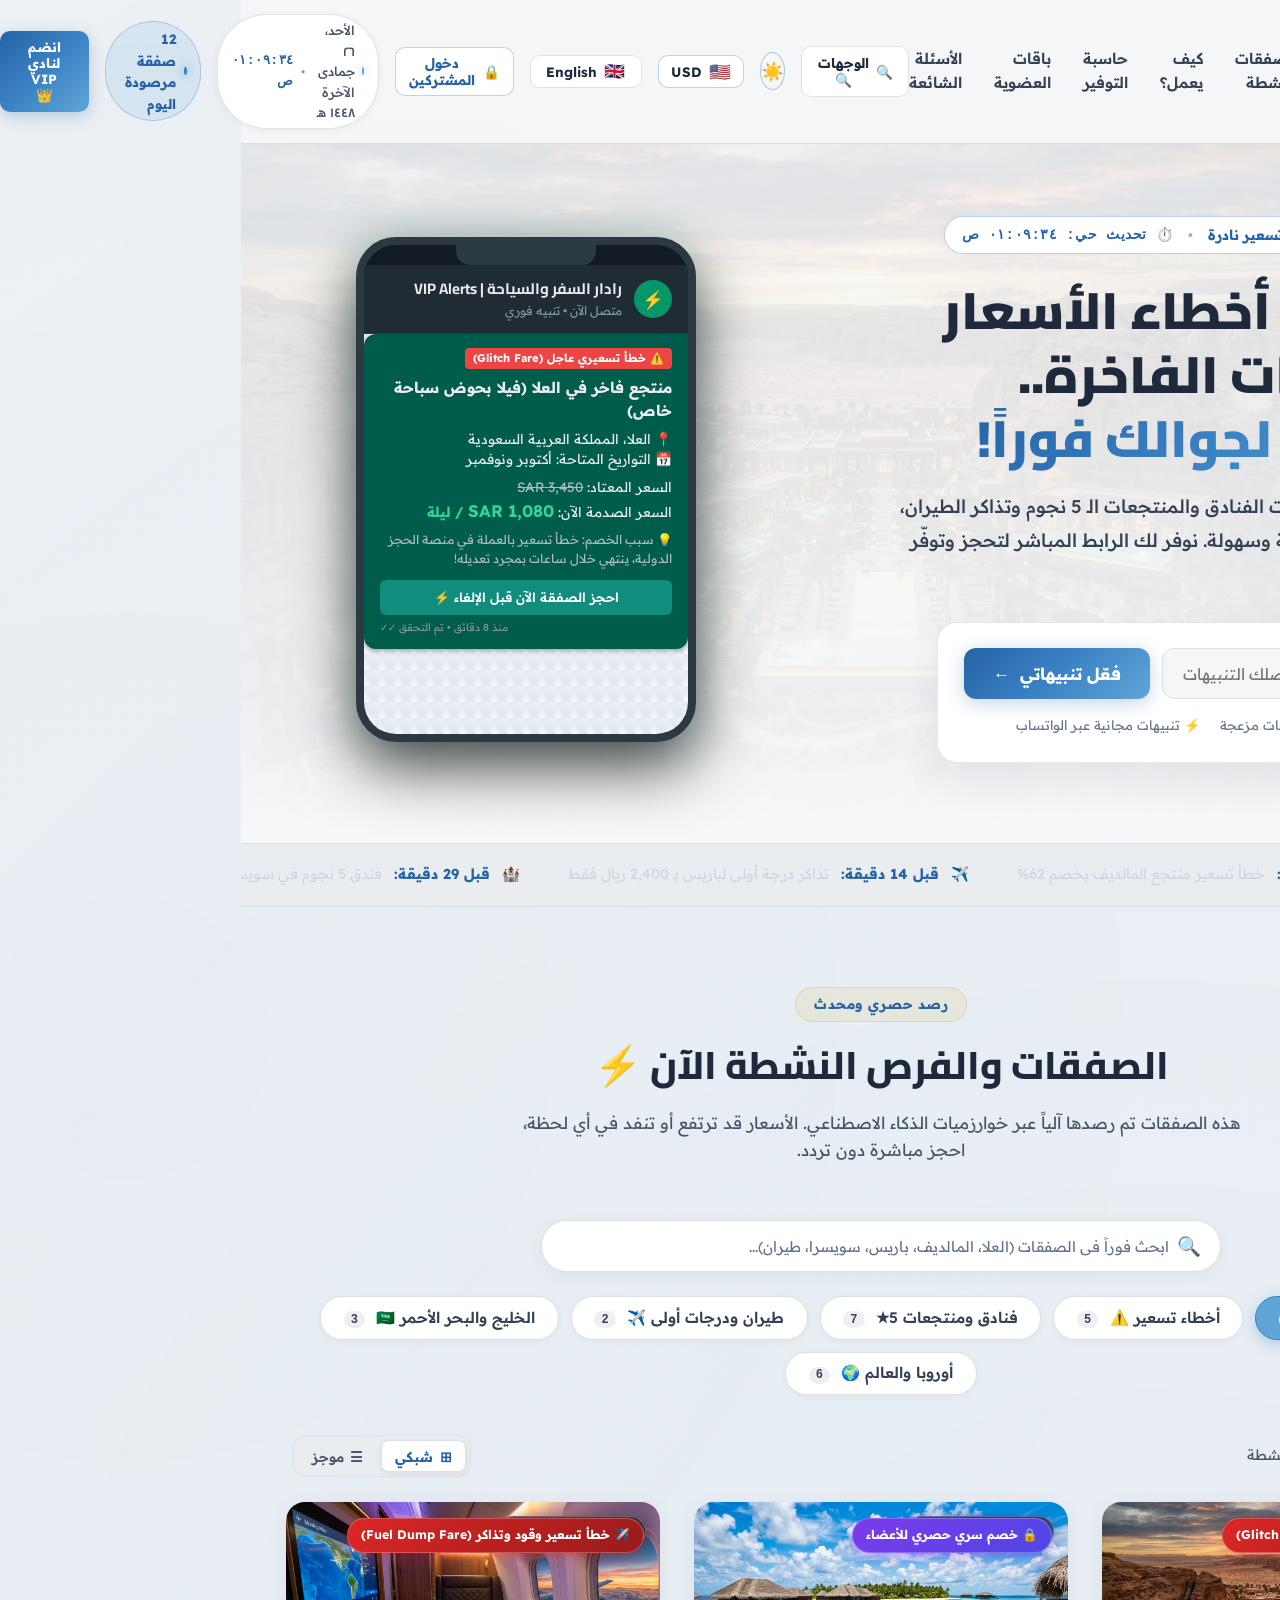
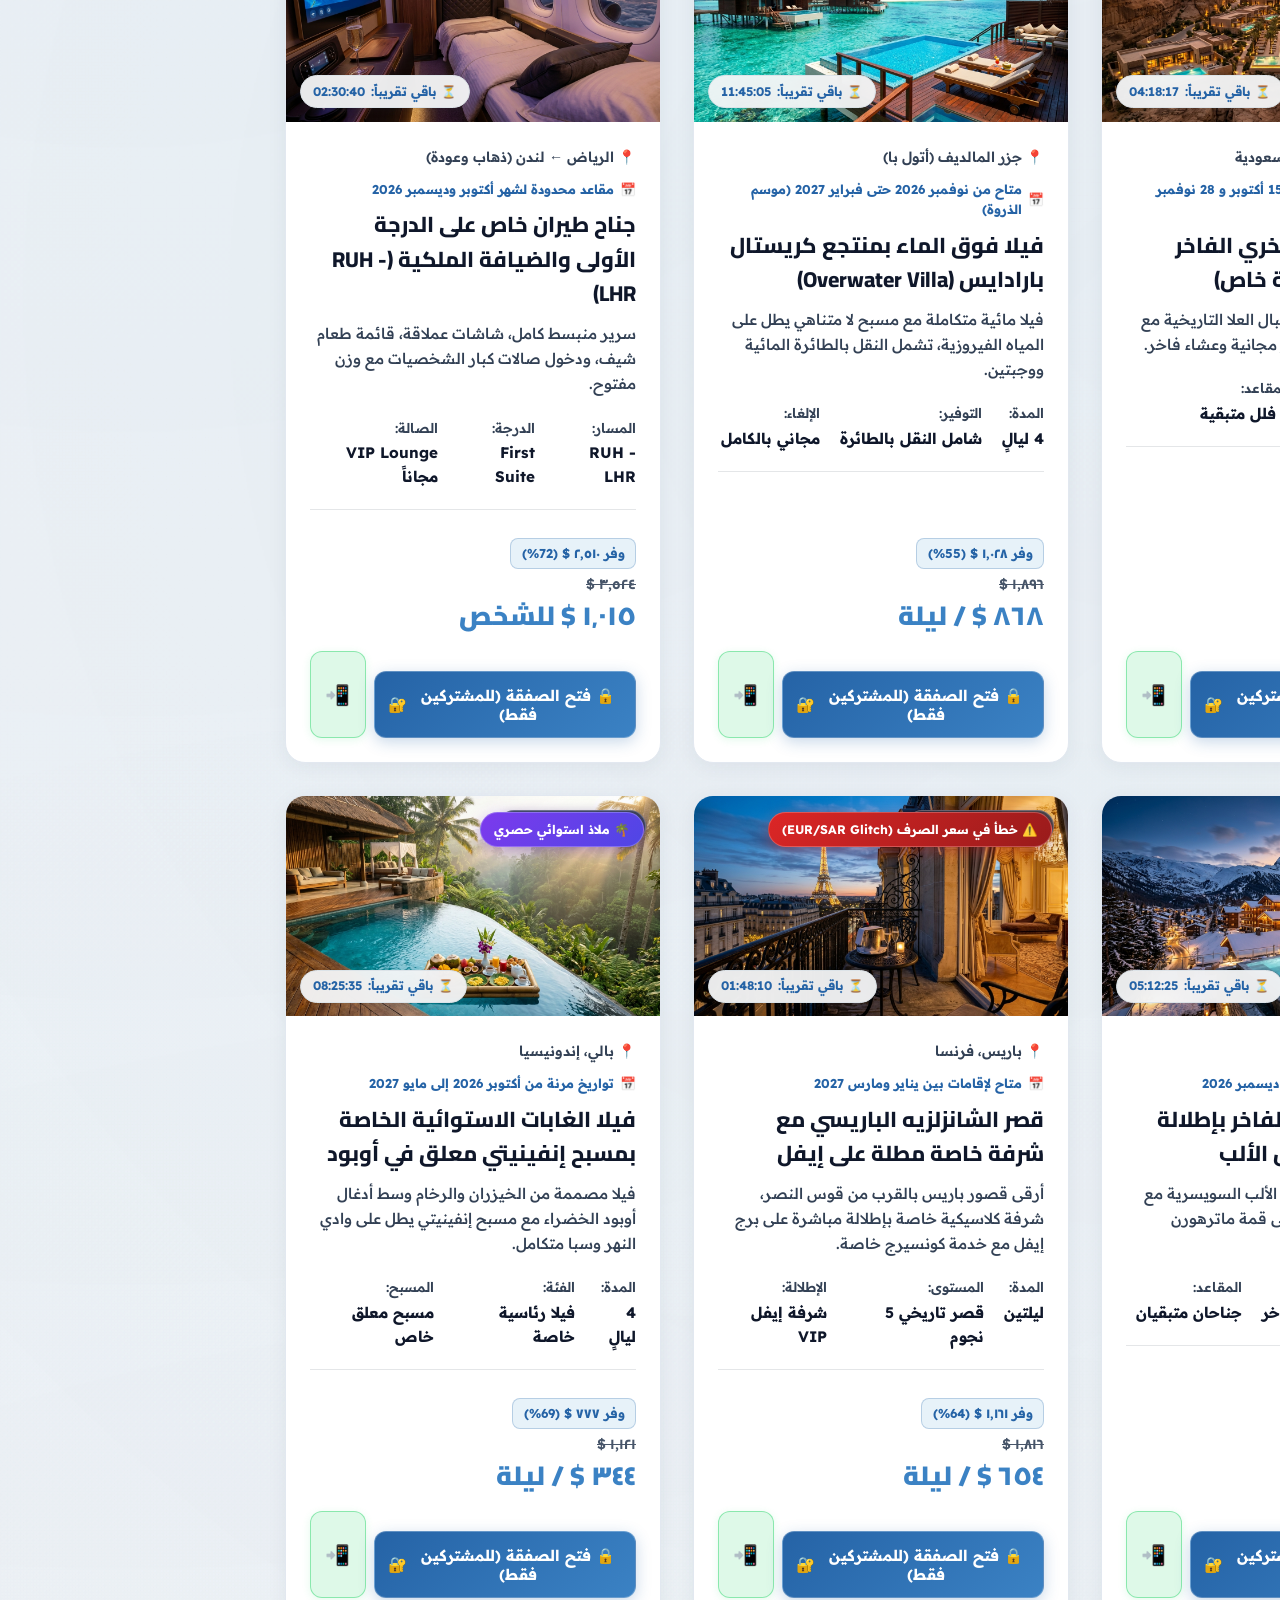
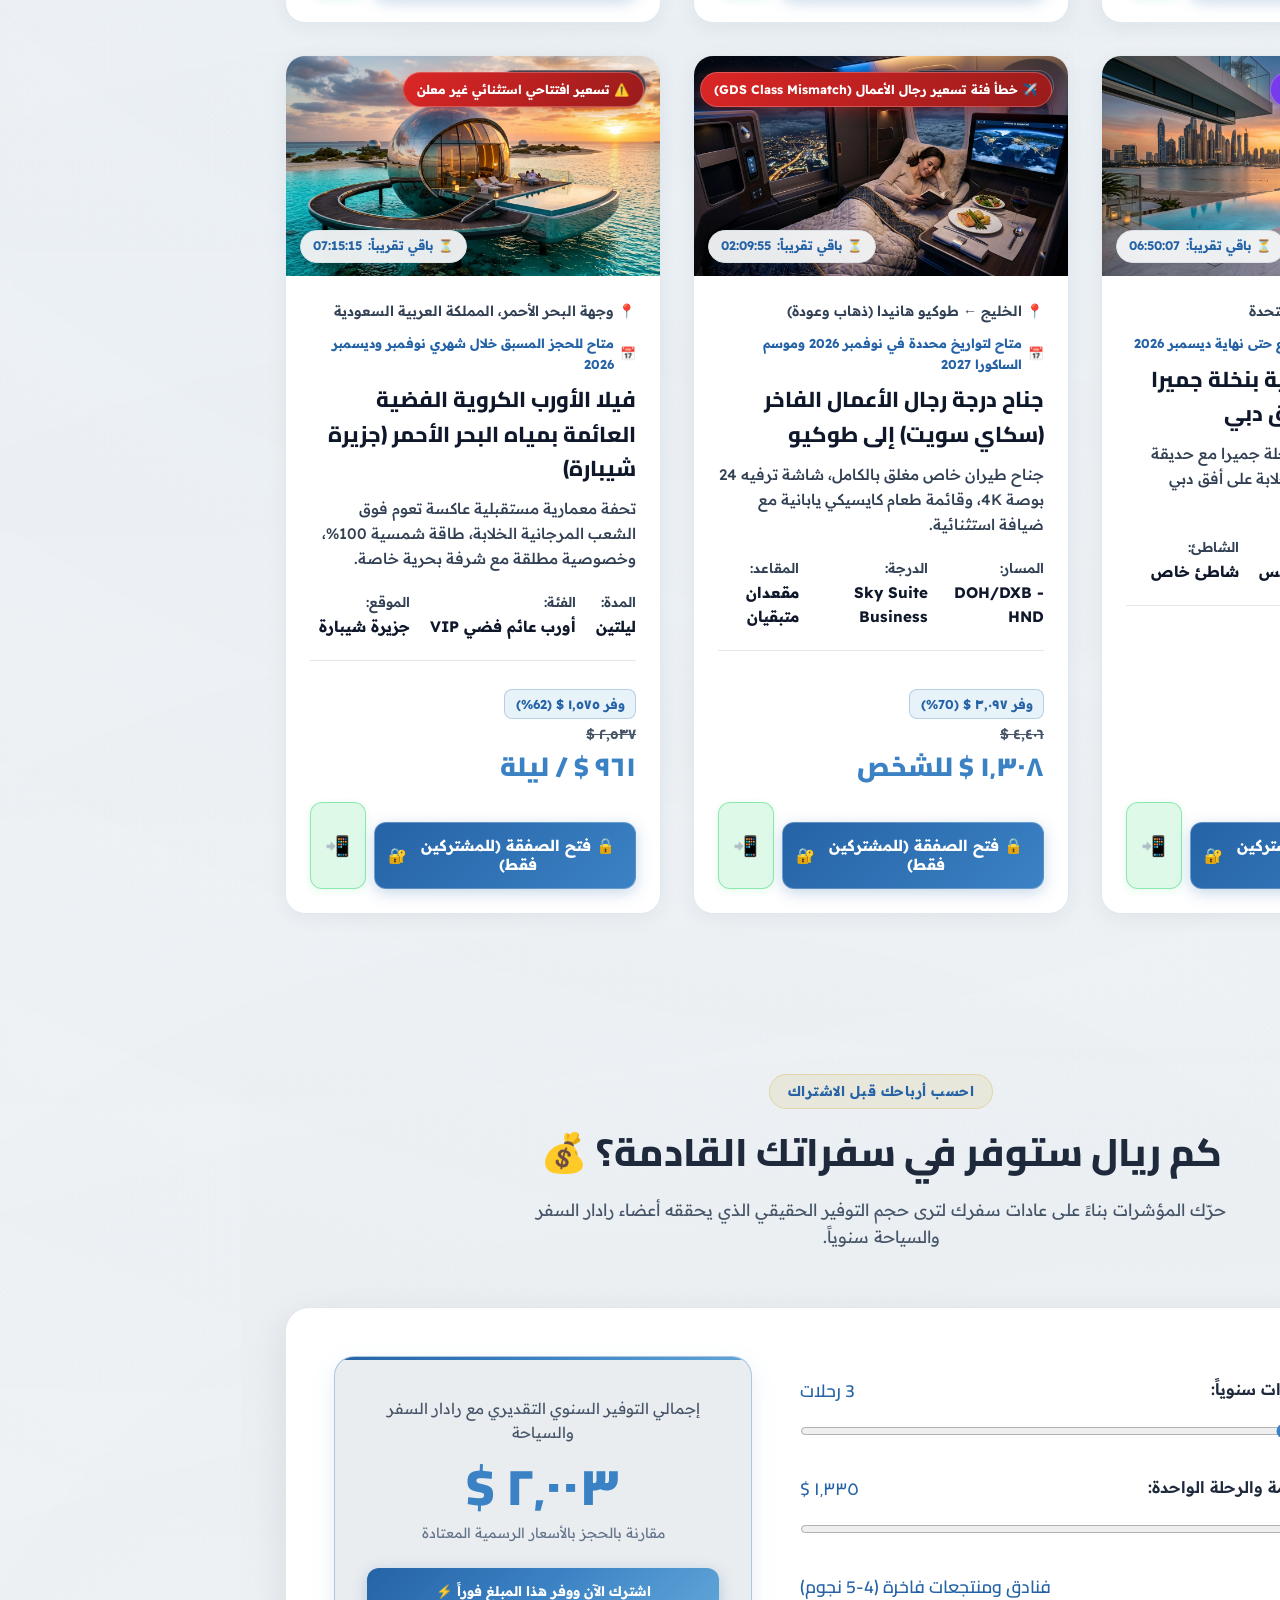
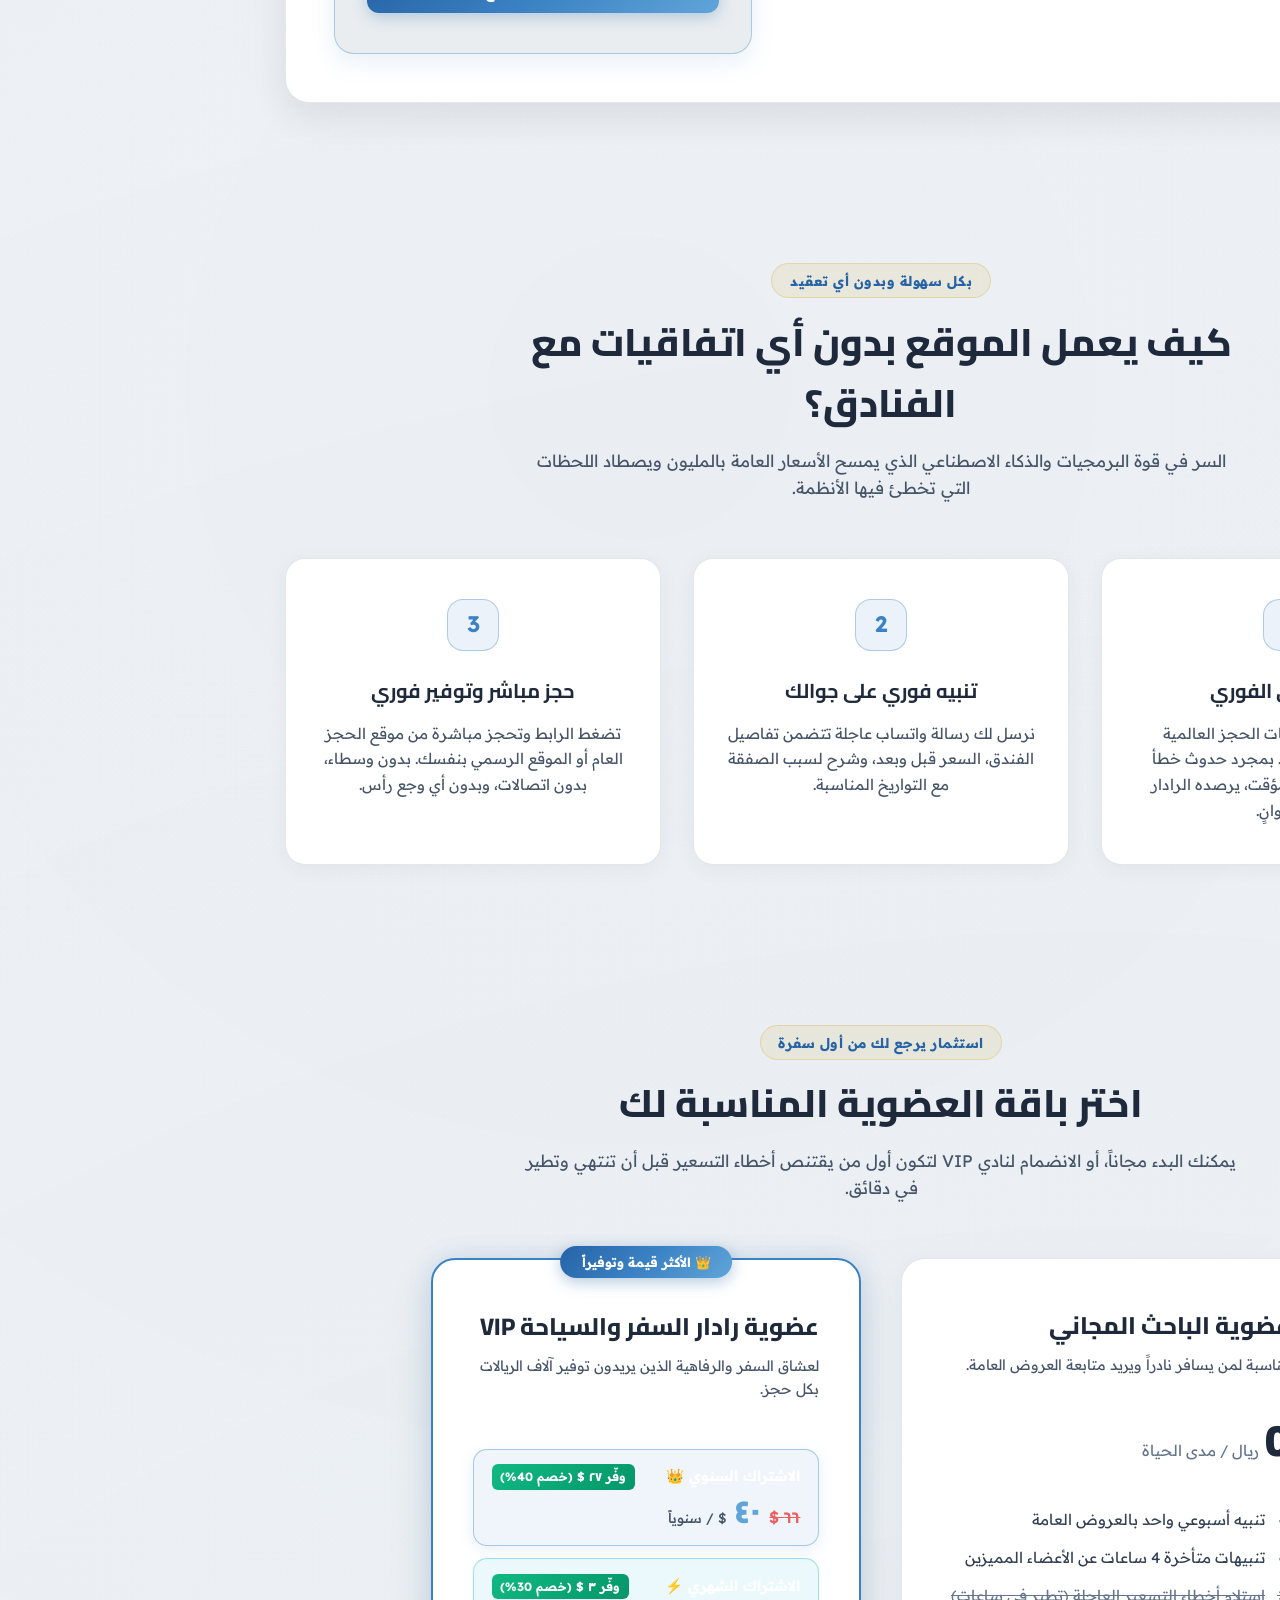
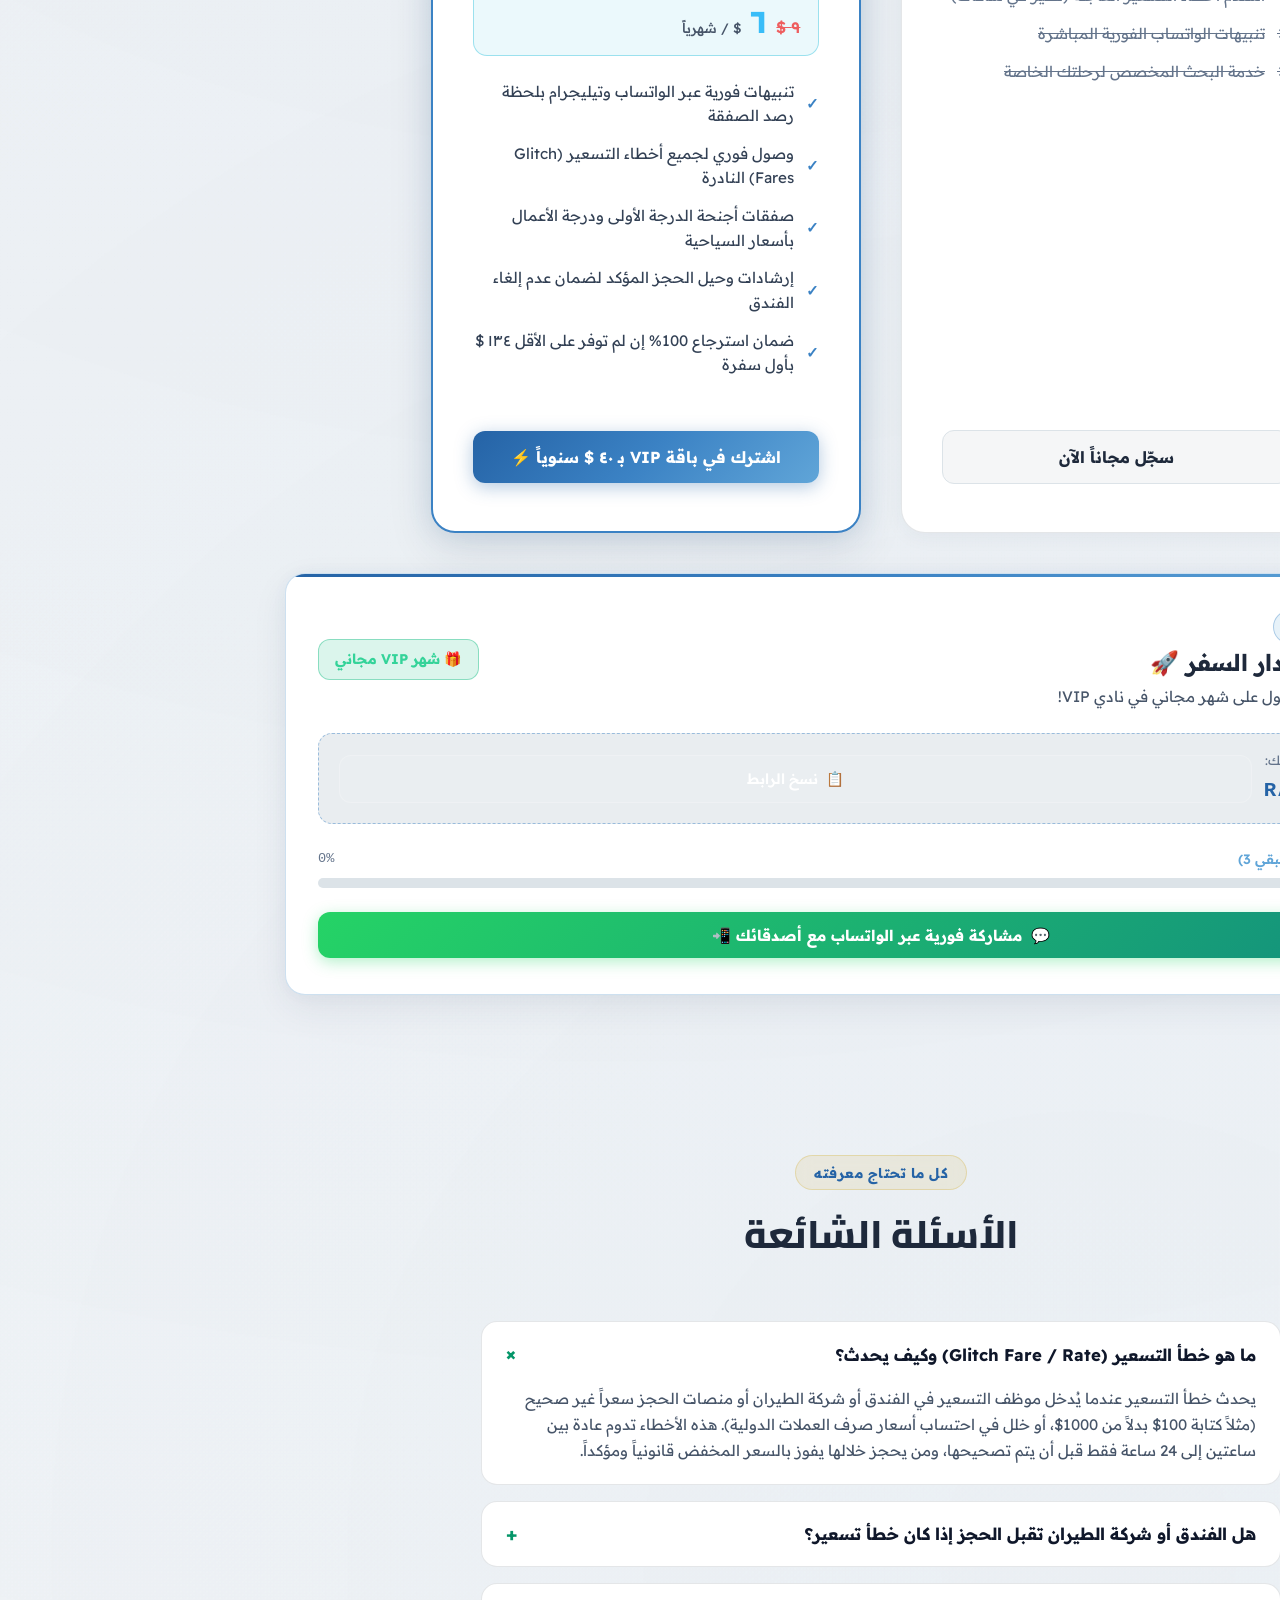
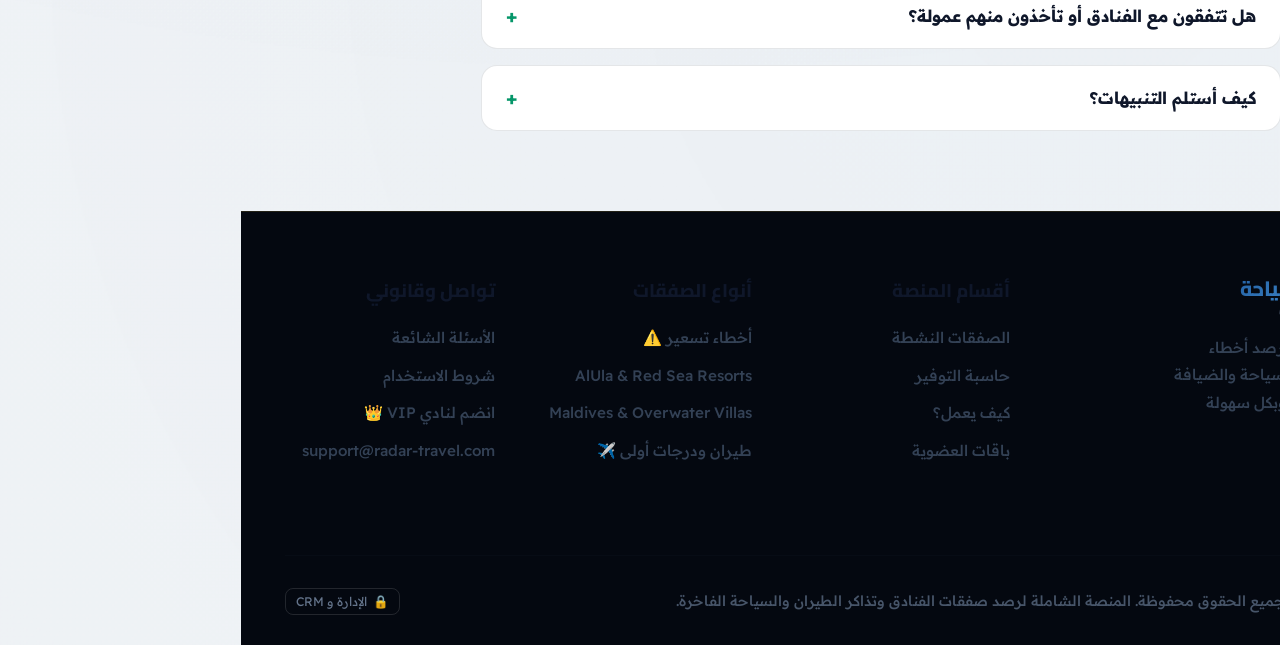
==== index.html @ 6f36ad51 "Initial commit" ====
<!DOCTYPE html>
<html lang="ar" dir="rtl">
<head>
  <meta charset="UTF-8" />
  <meta name="viewport" content="width=device-width, initial-scale=1.0, maximum-scale=1.0, user-scalable=no, viewport-fit=cover" />
  <title>رادار السفر والسياحة | صفقات الفنادق والرحلات السرية وأخطاء الأسعار</title>
  <meta name="description" content="نادي تنبيهات الصفقات السرية وأخطاء التسعير للسفر والسياحة والفنادق وتذاكر الطيران. نوفر عليك حتى 70% وتصلك التنبيهات على الواتساب فور رصدها." />
  <meta name="keywords" content="سياحة, سفر, ضيافة, صفقات فنادق, أخطاء تسعير, طيران مخفض, شاليهات, منتجعات العلا, عروض فاخرة, رادار السفر والسياحة, radar travel" />
  
  <!-- Mobile & PWA Optimization -->
  <meta name="theme-color" content="#060b16" />
  <meta name="apple-mobile-web-app-capable" content="yes" />
  <meta name="apple-mobile-web-app-status-bar-style" content="black-translucent" />
  <meta name="apple-mobile-web-app-title" content="رادار السفر" />
  <link rel="manifest" href="manifest.json" />
  <link rel="apple-touch-icon" href="assets/hero_alula.jpg" />

  <!-- OpenGraph Meta -->
  <meta property="og:title" content="رادار السفر والسياحة | صفقات الفنادق والرحلات السرية وأخطاء الأسعار" />
  <meta property="og:description" content="تنبيهات فورية على الواتساب بأقوى صفقات الفنادق والرحلات الفاخرة بخصومات تصل إلى 70%." />
  <meta property="og:image" content="assets/hero_alula.jpg" />
  <meta property="og:type" content="website" />
  
  <!-- Favicon & Styles -->
  <link rel="icon" href="data:image/svg+xml,<svg xmlns=%22http://www.w3.org/2000/svg%22 viewBox=%220 0 100 100%22><text y=%22.9em%22 font-size=%2290%22>⚡</text></svg>">
  <link rel="stylesheet" href="style.css?v=3.1" />
</head>
<body>

  <!-- ================= Navigation Bar ================= -->
  <header class="navbar">
    <div class="container nav-content">
      <div class="brand-logo">
        <div class="radar-pulse-icon">
          ✈️
        </div>
        <div class="brand-text">
          <span class="brand-name" data-i18n-html="brandName">رادار <span>السفر والسياحة</span></span>
          <span class="brand-sub" data-i18n="brandSub">راصد صفقات الفنادق والطيران</span>
        </div>
      </div>

      <nav class="nav-links">
        <a href="#live-deals" data-i18n="navDeals">الصفقات النشطة</a>
        <a href="#how-it-works" data-i18n="navHow">كيف يعمل؟</a>
        <a href="#savings-calc" data-i18n="navCalc">حاسبة التوفير</a>
        <a href="#pricing" data-i18n="navPricing">باقات العضوية</a>
        <a href="#faq" data-i18n="navFaq">الأسئلة الشائعة</a>
      </nav>

            <div class="nav-actions">
        <!-- Language Switcher Button (Single) -->
                <!-- Destination Search Button -->
        <button class="btn-search-nav" onclick="openSearchModal()" aria-label="Search Destinations">
          <span>🔍</span>
          <span data-i18n="navSearchBtn">الوجهات</span>
        </button>
        <button class="theme-toggle-btn" id="theme-toggle-btn" onclick="toggleTheme()" aria-label="Toggle Dark / Light Theme" title="تبديل المظهر الفاتح والداكن">
          <span id="theme-btn-icon">☀️</span>
        </button>
        <button class="currency-switch-btn" id="currency-switch-btn" onclick="openCurrencyModal()" aria-label="Select Currency" title="اختر عملة العرض">
          <span class="curr-flag" id="curr-btn-flag">🇸🇦</span>
          <span class="curr-code" id="curr-btn-code">SAR</span>
        </button>
        <button class="lang-switch-btn" id="lang-switch-btn" onclick="toggleLanguage()" aria-label="Toggle Language">
          <span class="lang-flag" id="lang-btn-flag">🇬🇧</span>
          <span class="lang-text" id="lang-btn-text">English</span>
        </button>

        <button class="member-status-btn" id="member-status-btn" onclick="toggleOrOpenMemberModal()" title="حالة اشتراك المتصفح">
          <span id="member-status-icon">🔒</span>
          <span id="member-status-text" data-i18n="memberStatusLocked">دخول المشتركين</span>
        </button>

        <div class="live-clock-pill" id="live-clock-pill" title="التوقيت الحي لرادار السفر">
          <span class="clock-pulse-dot"></span>
          <span class="clock-date" id="live-date">الأحد، 20 سبتمبر 2026</span>
          <span class="clock-sep">•</span>
          <span class="clock-time" id="live-time">09:00:00 م</span>
        </div>

        <div class="live-status-pill">
          <span class="pulse-dot"></span>
          <span data-i18n="navStatus">12 صفقة مرصودة اليوم</span>
        </div>
        <button class="btn-vip-nav" id="open-vip-btn" onclick="openVipModal()" data-i18n="navVipBtn">
          انضم لنادي VIP 👑
        </button>
      </div>
    </div>
  </header>

  <!-- ================= Hero Section ================= -->
  <section class="hero-section" id="hero">
    <div class="hero-bg-overlay"></div>
    <div class="container hero-grid">
      
      <!-- Content Column -->
      <div class="hero-text-col">
        <div class="hero-badge-tag">
          <span data-i18n="heroBadge">⚡ صفقات حصرية وأخطاء تسعير نادرة</span>
          <span class="badge-time-sep">•</span>
          <span class="hero-live-clock" id="hero-live-clock">⏱️ جاري المزامنة...</span>
        </div>
        
        <h1 class="hero-title" data-i18n-html="heroTitle">
          نصيد لك أخطاء الأسعار والصفقات الفاخرة.. <br />
          <span class="highlight">ونرسلها لجوالك فوراً!</span>
        </h1>
        
        <p class="hero-desc" data-i18n="heroDesc">
          وفّر حتى 70% على إقامات الفنادق والمنتجعات الـ 5 نجوم وتذاكر الطيران، بدون وسيط وبكل سلاسة وسهولة. نوفر لك الرابط المباشر لتحجز وتوفّر آلاف الريالات.
        </p>

        <div class="hero-join-card">
          <form id="hero-quick-form" onsubmit="handleQuickJoin(event)">
            <div class="join-form-row">
              <input 
                type="tel" 
                class="join-input" 
                id="hero-phone" 
                placeholder="أدخل رقم جوالك لتصلك التنبيهات (05xxxxxxx)" 
                data-i18n-placeholder="heroPhonePlaceholder"
                required 
              />
              <button type="submit" class="btn-join-hero">
                <span data-i18n="heroJoinBtn">فعّل تنبيهاتي</span>
                <span class="arrow-icon">←</span>
              </button>
            </div>
            <div class="form-footnote">
              <span data-i18n="heroFootnotePrivacy">🔒 خصوصية تامة وبدون إعلانات مزعجة</span>
              <span data-i18n="heroFootnoteFree">⚡ تنبيهات مجانية عبر الواتساب</span>
            </div>
          </form>
        </div>
      </div>

      <!-- Real-time WhatsApp Alert Simulator -->
      <div class="phone-mockup-wrapper">
        <div class="phone-mockup">
          <div class="phone-notch"></div>
          
          <div class="wa-header">
            <div class="wa-avatar">⚡</div>
            <div class="wa-info">
              <h4 data-i18n="waTitle">رادار السفر والسياحة | VIP Alerts</h4>
              <p data-i18n="waStatus">متصل الآن • تنبيه فوري</p>
            </div>
          </div>

          <div class="wa-body">
            <div class="wa-message-bubble">
              <span class="wa-bubble-badge" data-i18n="waBadge">⚠️ خطأ تسعيري عاجل (Glitch Fare)</span>
              <h5 data-i18n="waDealTitle">منتجع فاخر في العلا (فيلا بحوض سباحة خاص)</h5>
              <p data-i18n="waLocation">📍 العلا، المملكة العربية السعودية</p>
              <p data-i18n="waDates">📅 التواريخ المتاحة: أكتوبر ونوفمبر</p>
              <p style="margin: 0.5rem 0;">
                <span data-i18n="waRegularPriceLabel">السعر المعتاد: </span><span class="wa-price-strike">3,450 SAR</span><br />
                <span data-i18n="waGlitchedPriceLabel">السعر الصدمة الآن: </span><span class="wa-price-now">1,080 SAR <small data-i18n="waPerNight">/ ليلة</small></span>
              </p>
              <p style="font-size: 0.775rem; color: #aebac1;" data-i18n="waReason">
                💡 سبب الخصم: خطأ تسعير بالعملة في منصة الحجز الدولية، ينتهي خلال ساعات بمجرد تعديله!
              </p>
              <a href="#live-deals" class="wa-btn-link" onclick="openDealModal('alula')" data-i18n="waBtn">
                احجز الصفقة الآن قبل الإلغاء ⚡
              </a>
              <span class="wa-time" data-i18n="waTime">منذ 8 دقائق • تم التحقق ✓✓</span>
            </div>
          </div>
        </div>
      </div>

    </div>
  </section>

  <!-- ================= Live Radar Ticker ================= -->
  <div class="ticker-container">
    <div class="ticker-label">
      <span class="pulse-dot"></span>
      <span data-i18n="tickerLabel">رادار حي</span>
    </div>
    <div class="ticker-content" id="ticker-content">
      <!-- Injected dynamically via app.js renderTicker() -->
    </div>
  </div>

  <!-- ================= Live Deals Section ================= -->
  <section class="deals-section" id="live-deals">
    <div class="container">
      <div class="section-header">
        <span class="section-tag" data-i18n="dealsTag">رصد حصري ومحدث</span>
        <h2 class="section-title" data-i18n="dealsTitle">الصفقات والفرص النشطة الآن ⚡</h2>
        <p class="section-subtitle" data-i18n="dealsSubtitle">
          هذه الصفقات تم رصدها آلياً عبر خوارزميات الذكاء الاصطناعي. الأسعار قد ترتفع أو تنفد في أي لحظة، احجز مباشرة دون تردد.
        </p>
      </div>

      <!-- Instant Live Deals Search (Fly4free-Style) -->
      <div class="deals-search-wrapper">
        <span class="deals-search-icon">🔍</span>
        <input 
          type="text" 
          id="deals-live-search" 
          class="deals-live-search-input" 
          placeholder="ابحث فوراً في الصفقات (العلا، المالديف، باريس، سويسرا، طيران)..." 
          data-i18n-placeholder="dealsSearchPlaceholder"
          oninput="handleDealsLiveSearch(this.value)"
        />
        <button id="deals-clear-search" class="deals-clear-search-btn" onclick="clearDealsLiveSearch()" title="مسح">✕</button>
      </div>

      <!-- Filter Bar with Counts and Region Chips -->
      <div class="deals-filter-bar" id="deals-filter-bar">
        <button class="filter-btn active" data-filter="all" onclick="filterDeals('all', this)">
          <span data-i18n="filterAll">جميع الصفقات</span>
          <span class="filter-badge-count" id="count-all">9</span>
        </button>
        <button class="filter-btn" data-filter="glitch" onclick="filterDeals('glitch', this)">
          <span data-i18n="filterGlitch">أخطاء تسعير ⚠️</span>
          <span class="filter-badge-count" id="count-glitch">4</span>
        </button>
        <button class="filter-btn" data-filter="hotels" onclick="filterDeals('hotels', this)">
          <span data-i18n="filterHotels">فنادق ومنتجعات 5★</span>
          <span class="filter-badge-count" id="count-hotels">6</span>
        </button>
        <button class="filter-btn" data-filter="flights" onclick="filterDeals('flights', this)">
          <span data-i18n="filterFlights">طيران ودرجات أولى ✈️</span>
          <span class="filter-badge-count" id="count-flights">2</span>
        </button>
        <button class="filter-btn" data-filter="gulf" onclick="filterDeals('gulf', this)">
          <span data-i18n="filterGulf">الخليج والبحر الأحمر 🇸🇦</span>
          <span class="filter-badge-count" id="count-gulf">3</span>
        </button>
        <button class="filter-btn" data-filter="europe" onclick="filterDeals('europe', this)">
          <span data-i18n="filterEurope">أوروبا والعالم 🌍</span>
          <span class="filter-badge-count" id="count-europe">4</span>
        </button>
      </div>

      <!-- Deals Toolbar: Live Count & Grid/List View Switcher -->
      <div class="deals-toolbar-row">
        <div class="deals-count-indicator">
          <span>⚡</span>
          <span data-i18n="showingDealsPrefix">المعروض الآن:</span>
          <span class="deals-count-num" id="deals-visible-count">9</span>
          <span data-i18n="dealsWord">صفقة نشطة</span>
        </div>

        <div class="deals-view-switch">
          <button class="btn-view-mode active" id="btn-view-grid" onclick="toggleDealsView('grid')" title="عرض شبكي">
            <span>⊞</span>
            <span data-i18n="viewGrid">شبكي</span>
          </button>
          <button class="btn-view-mode" id="btn-view-list" onclick="toggleDealsView('list')" title="عرض سريع مدمج">
            <span>☰</span>
            <span data-i18n="viewList">موجز</span>
          </button>
        </div>
      </div>

      <!-- Deals Grid (Injected dynamically via app.js renderDeals()) -->
      <div class="deals-grid" id="deals-grid">
        <!-- Rendered dynamically -->
      </div>
    </div>
  </section>

  <!-- ================= Savings Calculator ================= -->
  <section class="calculator-section" id="savings-calc">
    <div class="container">
      <div class="section-header">
        <span class="section-tag" data-i18n="calcTag">احسب أرباحك قبل الاشتراك</span>
        <h2 class="section-title" data-i18n="calcTitle">كم ريال ستوفر في سفراتك القادمة؟ 💰</h2>
        <p class="section-subtitle" data-i18n="calcSubtitle">
          حرّك المؤشرات بناءً على عادات سفرك لترى حجم التوفير الحقيقي الذي يحققه أعضاء رادار السفر والسياحة سنوياً.
        </p>
      </div>

      <div class="calc-card">
        <div class="calc-controls">
          
          <div class="calc-control-group">
            <div class="calc-label-row">
              <span data-i18n="calcTripsLabel">عدد الرحلات أو الإجازات سنوياً:</span>
              <span class="calc-val-badge" id="trips-val">3 رحلات</span>
            </div>
            <input 
              type="range" 
              class="slider-range" 
              id="trips-slider" 
              min="1" 
              max="10" 
              value="3" 
              oninput="calculateSavings()" 
            />
          </div>

          <div class="calc-control-group">
            <div class="calc-label-row">
              <span data-i18n="calcBudgetLabel">متوسط ميزانية الإقامة والرحلة الواحدة:</span>
              <span class="calc-val-badge" id="budget-val">5,000 ريال</span>
            </div>
            <input 
              type="range" 
              class="slider-range" 
              id="budget-slider" 
              min="2000" 
              max="25000" 
              step="1000" 
              value="5000" 
              oninput="calculateSavings()" 
            />
          </div>

          <div class="calc-control-group">
            <div class="calc-label-row">
              <span data-i18n="calcPrefLabel">تفضيل الإقامة:</span>
              <span class="calc-val-badge" id="pref-val" data-i18n="calcPrefValue">فنادق ومنتجعات فاخرة (4-5 نجوم)</span>
            </div>
          </div>

        </div>

        <div class="calc-result-box">
          <div class="calc-result-title" data-i18n="calcResultTitle">إجمالي التوفير السنوي التقديري مع رادار السفر والسياحة</div>
          <div class="calc-result-amount" id="savings-result">7,500 ريال</div>
          <div class="calc-result-subtitle" data-i18n="calcResultSub">مقارنة بالحجز بالأسعار الرسمية المعتادة</div>
          <button class="btn-calc-cta" onclick="openVipModal()" data-i18n="calcCta">
            اشترك الآن ووفر هذا المبلغ فوراً ⚡
          </button>
        </div>
      </div>
    </div>
  </section>

  <!-- ================= How It Works ================= -->
  <section class="how-it-works-section" id="how-it-works">
    <div class="container">
      <div class="section-header">
        <span class="section-tag" data-i18n="howTag">بكل سهولة وبدون أي تعقيد</span>
        <h2 class="section-title" data-i18n="howTitle">كيف يعمل الموقع بدون أي اتفاقيات مع الفنادق؟</h2>
        <p class="section-subtitle" data-i18n="howSubtitle">
          السر في قوة البرمجيات والذكاء الاصطناعي الذي يمسح الأسعار العامة بالمليون ويصطاد اللحظات التي تخطئ فيها الأنظمة.
        </p>
      </div>

      <div class="steps-grid">
        <div class="step-card">
          <div class="step-number" data-i18n="step1Num">1</div>
          <h3 class="step-title" data-i18n="step1Title">الرصد الآلي الفوري</h3>
          <p class="step-desc" data-i18n="step1Desc">
            أنظمتنا تراقب محركات الحجز العالمية والخطوط الجوية 24/7. بمجرد حدوث خطأ تسعير أو خصم سري مؤقت، يرصده الرادار خلال ثوانٍ.
          </p>
        </div>

        <div class="step-card">
          <div class="step-number" data-i18n="step2Num">2</div>
          <h3 class="step-title" data-i18n="step2Title">تنبيه فوري على جوالك</h3>
          <p class="step-desc" data-i18n="step2Desc">
            نرسل لك رسالة واتساب عاجلة تتضمن تفاصيل الفندق، السعر قبل وبعد، وشرح لسبب الصفقة مع التواريخ المناسبة.
          </p>
        </div>

        <div class="step-card">
          <div class="step-number" data-i18n="step3Num">3</div>
          <h3 class="step-title" data-i18n="step3Title">حجز مباشر وتوفير فوري</h3>
          <p class="step-desc" data-i18n="step3Desc">
            تضغط الرابط وتحجز مباشرة من موقع الحجز العام أو الموقع الرسمي بنفسك. بدون وسطاء، بدون اتصالات، وبدون أي وجع رأس.
          </p>
        </div>
      </div>
    </div>
  </section>

  <!-- ================= Pricing Plans ================= -->
  <section class="pricing-section" id="pricing">
    <div class="container">
      <div class="section-header">
        <span class="section-tag" data-i18n="pricingTag">استثمار يرجع لك من أول سفرة</span>
        <h2 class="section-title" data-i18n="pricingTitle">اختر باقة العضوية المناسبة لك</h2>
        <p class="section-subtitle" data-i18n="pricingSubtitle">
          يمكنك البدء مجاناً، أو الانضمام لنادي VIP لتكون أول من يقتنص أخطاء التسعير قبل أن تنتهي وتطير في دقائق.
        </p>
      </div>

      <div class="pricing-grid">
        
        <!-- Free Plan -->
        <div class="pricing-card">
          <h3 class="plan-name" data-i18n="freePlanName">عضوية الباحث المجاني</h3>
          <p class="plan-desc" data-i18n="freePlanDesc">مناسبة لمن يسافر نادراً ويريد متابعة العروض العامة.</p>
          <div class="plan-price">
            <span class="amount" data-i18n="freePlanPrice">0</span>
            <span class="period" data-i18n="freePlanPeriod">ريال / مدى الحياة</span>
          </div>
          <ul class="plan-features">
            <li><span class="check-icon">✓</span> <span data-i18n="freeFeature1">تنبيه أسبوعي واحد بالعروض العامة</span></li>
            <li><span class="check-icon">✓</span> <span data-i18n="freeFeature2">تنبيهات متأخرة 4 ساعات عن الأعضاء المميزين</span></li>
            <li class="disabled">✕ <span data-i18n="freeFeature3">استلام أخطاء التسعير العاجلة (تطير في ساعات)</span></li>
            <li class="disabled">✕ <span data-i18n="freeFeature4">تنبيهات الواتساب الفورية المباشرة</span></li>
            <li class="disabled">✕ <span data-i18n="freeFeature5">خدمة البحث المخصص لرحلتك الخاصة</span></li>
          </ul>
          <button class="btn-plan btn-plan-free" onclick="openJoinModal('free')" data-i18n="freeBtn">
            سجّل مجاناً الآن
          </button>
        </div>

        <!-- VIP Featured Plan -->
        <div class="pricing-card featured">
          <div class="plan-badge-top" data-i18n="vipBadge">👑 الأكثر قيمة وتوفيراً</div>
          <h3 class="plan-name" data-i18n="vipPlanName">عضوية رادار السفر والسياحة VIP</h3>
          <p class="plan-desc" data-i18n="vipPlanDesc">لعشاق السفر والرفاهية الذين يريدون توفير آلاف الريالات بكل حجز.</p>
          <div class="pricing-tiers-wrapper">
            <div class="pricing-tier-card primary-annual">
              <div class="tier-badge-row">
                <span class="tier-title" data-i18n="tierAnnualTitle">الاشتراك السنوي 👑</span>
                <span class="tier-discount" data-i18n="tierAnnualDiscount">وفّر 100 ريال (40% خصم)</span>
              </div>
              <div class="tier-price-row">
                <span class="price-before" data-i18n="tierAnnualBefore">249 ريال</span>
                <span class="price-after">149</span>
                <span class="price-unit" data-i18n="tierAnnualUnit">ريال / سنوياً</span>
              </div>
            </div>

            <div class="pricing-tier-card secondary-monthly">
              <div class="tier-badge-row">
                <span class="tier-title" data-i18n="tierMonthlyTitle">الاشتراك الشهري ⚡</span>
                <span class="tier-discount" data-i18n="tierMonthlyDiscount">وفّر 10 ريال (30% خصم)</span>
              </div>
              <div class="tier-price-row">
                <span class="price-before" data-i18n="tierMonthlyBefore">34 ريال</span>
                <span class="price-after">24</span>
                <span class="price-unit" data-i18n="tierMonthlyUnit">ريال / شهرياً</span>
              </div>
            </div>
          </div>
          <ul class="plan-features">
            <li><span class="check-icon">✓</span> <span data-i18n="vipFeature1">تنبيهات فورية عبر الواتساب وتيليجرام بلحظة رصد الصفقة</span></li>
            <li><span class="check-icon">✓</span> <span data-i18n="vipFeature2">وصول فوري لجميع أخطاء التسعير (Glitch Fares) النادرة</span></li>
            <li><span class="check-icon">✓</span> <span data-i18n="vipFeature3">صفقات أجنحة الدرجة الأولى ودرجة الأعمال بأسعار السياحية</span></li>
            <li><span class="check-icon">✓</span> <span data-i18n="vipFeature4">إرشادات وحيل الحجز المؤكد لضمان عدم إلغاء الفندق</span></li>
            <li><span class="check-icon">✓</span> <span data-i18n="vipFeature5">ضمان استرجاع 100% إن لم توفر على الأقل 500 ريال بأول سفرة</span></li>
          </ul>
          <button class="btn-plan btn-plan-vip" onclick="openVipModal()" data-i18n="vipBtn">
            اشترك في باقة VIP بـ 149 ريال سنوياً ⚡
          </button>
        </div>

      </div>

      <!-- Viral Referral & Ambassador Card -->
      <div class="viral-referral-card" id="viral-referral-card">
        <div class="viral-card-header">
          <div>
            <div class="viral-badge">🚀 <span data-i18n="viralBadge">مكافأة سفراء السفر</span></div>
            <h4 class="viral-title" data-i18n="viralCardTitle">برنامج سفراء رادار السفر 🚀</h4>
            <p class="viral-subtitle" data-i18n="viralCardSubtitle">ادعُ 3 من أصدقائك للحصول على شهر مجاني في نادي VIP!</p>
          </div>
          <div class="viral-reward-tag" style="background: rgba(16, 185, 129, 0.15); border: 1px solid rgba(16, 185, 129, 0.4); padding: 0.5rem 1rem; border-radius: 12px; color: #34d399; font-weight: 700; font-size: 0.88rem;">
            🎁 <span data-i18n="viralReward">شهر VIP مجاني</span>
          </div>
        </div>

        <div class="viral-code-box">
          <div>
            <span style="font-size: 0.8rem; color: var(--text-dim); display: block; margin-bottom: 0.2rem;" data-i18n="viralCodeLabel">كود ورابط الإحالة الخاص بك:</span>
            <span class="viral-code-val" id="web-user-ref-code">RADAR-78421</span>
          </div>
          <button class="btn-viral-copy" onclick="copyReferralLink()">
            📋 <span data-i18n="viralCopyBtn">نسخ الرابط</span>
          </button>
        </div>

        <div class="viral-progress-section">
          <div style="display: flex; justify-content: space-between; font-size: 0.85rem;">
            <span id="web-ref-progress-text" style="color: var(--gold-light); font-weight: 600;">المكتمل: 0 من 3 دعوات (متبقي 3)</span>
            <span id="web-ref-progress-pct" style="color: var(--text-dim); font-family: monospace;">0%</span>
          </div>
          <div class="viral-progress-bar-bg">
            <div class="viral-progress-bar-fill" id="web-ref-progress-bar" style="width: 0%;"></div>
          </div>
        </div>

        <div class="viral-actions-row">
          <button class="btn-viral-wa" onclick="shareReferralWhatsApp()">
            <span>💬</span>
            <span data-i18n="viralShareBtn">مشاركة فورية عبر الواتساب مع أصدقائك 📲</span>
          </button>
        </div>
      </div>

    </div>
  </section>

  <!-- ================= FAQ Section ================= -->
  <section class="faq-section" id="faq">
    <div class="container">
      <div class="section-header">
        <span class="section-tag" data-i18n="faqTag">كل ما تحتاج معرفته</span>
        <h2 class="section-title" data-i18n="faqTitle">الأسئلة الشائعة</h2>
      </div>

      <div class="faq-accordion">
        
        <div class="faq-item open">
          <button class="faq-question" onclick="toggleFaq(this)">
            <span data-i18n="faq1Q">ما هو خطأ التسعير (Glitch Fare / Rate) وكيف يحدث؟</span>
            <span class="faq-icon">+</span>
          </button>
          <div class="faq-answer" data-i18n="faq1A">
            يحدث خطأ التسعير عندما يُدخل موظف التسعير في الفندق أو شركة الطيران أو منصات الحجز سعراً غير صحيح (مثلاً كتابة 100$ بدلاً من 1000$، أو خلل في احتساب أسعار صرف العملات الدولية). هذه الأخطاء تدوم عادة بين ساعتين إلى 24 ساعة فقط قبل أن يتم تصحيحها، ومن يحجز خلالها يفوز بالسعر المخفض قانونياً ومؤكداً.
          </div>
        </div>

        <div class="faq-item">
          <button class="faq-question" onclick="toggleFaq(this)">
            <span data-i18n="faq2Q">هل الفندق أو شركة الطيران تقبل الحجز إذا كان خطأ تسعير؟</span>
            <span class="faq-icon">+</span>
          </button>
          <div class="faq-answer" data-i18n="faq2A">
            في أكثر من 92% من الحالات، تلتزم الفنادق وشركات الحجز بالحجز وتمنحه للعميل حماية لسمعتها، أو لأن الحجز تم تأكيده وسحبه من البطاقة الائتمانية وصدر رقم التذكرة. وفي الحالات النادرة التي يُلغى فيها الحجز، يسترد العميل مبلغه كاملاً بدون أي غرامة.
          </div>
        </div>

        <div class="faq-item">
          <button class="faq-question" onclick="toggleFaq(this)">
            <span data-i18n="faq3Q">هل تتفقون مع الفنادق أو تأخذون منهم عمولة؟</span>
            <span class="faq-icon">+</span>
          </button>
          <div class="faq-answer" data-i18n="faq3A">
            أبداً! نحن لا نتفق ولا نتفاوض مع أي فندق، ولذلك فنحن مستقلون تماماً ونبحث فقط عن مصلحتك وتوفير أموالك. مهمتنا هي رصد الأسعار العامة بالتقنية، وأنت من يقوم بالحجز مباشرة عبر المواقع الرسمية برابط مباشر وسريع.
          </div>
        </div>

        <div class="faq-item">
          <button class="faq-question" onclick="toggleFaq(this)">
            <span data-i18n="faq4Q">كيف أستلم التنبيهات؟</span>
            <span class="faq-icon">+</span>
          </button>
          <div class="faq-answer" data-i18n="faq4A">
            بمجرد اشتراكك في باقة VIP، يتم ربط رقمك فوراً ببوت التنبيهات الفوري على تطبيق الواتساب أو تيليجرام لتصلك رسالة تحتوي على اسم الفندق، السعر الصدمة، والرابط المباشر بضغطة زر.
          </div>
        </div>

      </div>
    </div>
  </section>

  <!-- ================= Footer ================= -->
  <footer class="footer">
    <div class="container">
      <div class="footer-grid">
        <div>
          <div class="brand-logo" style="margin-bottom: 1rem;">
            <div class="radar-pulse-icon">✈️</div>
            <div class="brand-text">
              <span class="brand-name" data-i18n-html="brandName">رادار <span>السفر والسياحة</span></span>
              <span class="brand-sub" data-i18n="brandSub">راصد صفقات الفنادق والطيران</span>
            </div>
          </div>
          <p class="footer-desc" data-i18n="footerDesc">
            المنصة الشاملة الأولى عربياً لرصد أخطاء التسعير والصفقات السرية للسياحة والضيافة وتذاكر الطيران، بدون وسطاء وبكل سهولة وموثوقية.
          </p>
          <div class="footer-social-strip">
            <!-- WhatsApp Official Logo -->
            <a href="https://wa.me/966500000000?text=RadarTravel" target="_blank" rel="noopener" class="social-btn social-wa" title="WhatsApp" aria-label="WhatsApp">
              <svg viewBox="0 0 24 24" width="22" height="22" fill="currentColor">
                <path d="M.057 24l1.687-6.163c-1.041-1.804-1.588-3.849-1.587-5.946C.16 5.333 5.494 0 12.05 0c3.181.002 6.168 1.242 8.413 3.488 2.245 2.246 3.483 5.234 3.48 8.413-.003 6.557-5.338 11.892-11.893 11.892-1.99 0-3.951-.5-5.688-1.448L.057 24zm6.597-3.807c1.676.995 3.276 1.591 5.392 1.592 5.448 0 9.886-4.434 9.889-9.885.002-5.462-4.415-9.89-9.881-9.892-5.452 0-9.887 4.434-9.889 9.884-.001 2.225.651 3.891 1.746 5.634l-.999 3.65 3.742-.983zm10.875-6.811c-.297-.149-1.758-.867-2.03-.967-.273-.099-.471-.148-.67.15-.197.297-.767.966-.94 1.164-.173.199-.347.223-.644.075-.297-.15-1.255-.463-2.39-1.475-.883-.788-1.48-1.761-1.653-2.059-.173-.297-.018-.458.13-.606.134-.133.298-.347.446-.52.149-.174.198-.298.298-.497.099-.198.05-.371-.025-.52-.075-.149-.669-1.612-.916-2.207-.242-.579-.487-.5-.669-.51-.173-.008-.371-.01-.57-.01-.198 0-.52.074-.792.372-.272.297-1.04 1.016-1.04 2.479 0 1.462 1.065 2.875 1.213 3.074.149.198 2.096 3.2 5.077 4.487.709.306 1.262.489 1.694.625.712.227 1.36.195 1.871.118.571-.085 1.758-.719 2.006-1.413.248-.694.248-1.289.173-1.413-.074-.124-.272-.198-.57-.347z"/>
              </svg>
            </a>
            <!-- Email Official Logo -->
            <a href="mailto:support@radar-travel.com" class="social-btn social-mail" title="Email" aria-label="Email">
              <svg viewBox="0 0 24 24" width="22" height="22" fill="currentColor">
                <path d="M20 4H4c-1.1 0-2 .9-2 2v12c0 1.1.9 2 2 2h16c1.1 0 2-.9 2-2V6c0-1.1-.9-2-2-2zm0 4l-8 5-8-5V6l8 5 8-5v2z"/>
              </svg>
            </a>
          </div>
        </div>

        <div class="footer-col">
          <h5 data-i18n="footerCol1Title">أقسام المنصة</h5>
          <ul>
            <li><a href="#live-deals" data-i18n="navDeals">الصفقات النشطة</a></li>
            <li><a href="#savings-calc" data-i18n="navCalc">حاسبة التوفير</a></li>
            <li><a href="#how-it-works" data-i18n="navHow">كيف يعمل رادار السفر؟</a></li>
            <li><a href="#pricing" data-i18n="navPricing">باقات العضوية</a></li>
          </ul>
        </div>

        <div class="footer-col">
          <h5 data-i18n="footerCol2Title">أنواع الصفقات</h5>
          <ul>
            <li><a href="#live-deals" data-i18n="filterGlitch">أخطاء تسعير الفنادق والمنتجعات</a></li>
            <li><a href="#live-deals">AlUla & Red Sea Resorts</a></li>
            <li><a href="#live-deals">Maldives & Overwater Villas</a></li>
            <li><a href="#live-deals" data-i18n="filterFlights">تذاكر الطيران ودرجات الأعمال</a></li>
          </ul>
        </div>

        <div class="footer-col">
          <h5 data-i18n="footerCol3Title">تواصل وقانوني</h5>
          <ul>
            <li><a href="#faq" data-i18n="navFaq">الأسئلة الشائعة</a></li>
            <li><a href="javascript:void(0)" onclick="openTermsModal()" data-i18n="navTerms">شروط الاستخدام</a></li>
            <li><a href="#" onclick="openVipModal()" data-i18n="navVipBtn">تفعيل عضوية VIP</a></li>
            <li><a href="mailto:support@radar-travel.com">support@radar-travel.com</a></li>
          </ul>
        </div>
      </div>

      <div class="footer-bottom" style="display: flex; align-items: center; justify-content: space-between; flex-wrap: wrap; gap: 1rem;">
        <p data-i18n="footerCopyright">© 2026 رادار السفر والسياحة. جميع الحقوق محفوظة. المنصة الشاملة لرصد صفقات الفنادق وتذاكر الطيران والسياحة الفاخرة.</p>
        <button onclick="openAdminHUD()" class="btn-admin-hud-trigger" title="Admin HUD (Ctrl+Shift+A)">
          🔒 <span data-i18n="adminHudLink">الإدارة و CRM</span>
        </button>
      </div>
    </div>
  </footer>

  
  <!-- ================= Destination Search Modal ================= -->
  <div class="modal-overlay" id="search-modal">
    <div class="modal-content modal-search-content">
      <button class="modal-close-btn" onclick="closeModal('search-modal')">✕</button>
      <div class="search-modal-header">
        <span class="section-tag" data-i18n="searchModalTag">استكشف الوجهات السياحية</span>
        <h3 class="modal-search-title" data-i18n="searchModalTitle">الدول والمدن السياحية 🌍</h3>
        <p class="modal-search-subtitle" data-i18n="searchModalSubtitle">اختر وجهتك أو ابحث بالاسم لرؤية صفقات الفنادق وأخطاء الأسعار النشطة</p>
        
        <div class="search-input-wrapper">
          <span class="search-field-icon">🔍</span>
          <input 
            type="text" 
            id="destination-search-input" 
            class="destination-search-input" 
            placeholder="ابحث عن دولة أو مدينة سياحية (العلا، دبي، باريس، المالديف)..." 
            data-i18n-placeholder="searchPlaceholder"
            oninput="filterDestinationsList(this.value)" 
          />
        </div>
        <div class="search-region-tabs" id="search-region-tabs">
          <button class="region-tab-btn active" onclick="setRegionFilter('all', this)" data-i18n="regAll">كافة الوجهات 🌍</button>
          <button class="region-tab-btn" onclick="setRegionFilter('trending', this)" data-i18n="regTrending">✨ وجهات صاعدة وحديثة</button>
          <button class="region-tab-btn" onclick="setRegionFilter('gulf', this)" data-i18n="regGulf">الشرق الأوسط والخليج 🇸🇦</button>
          <button class="region-tab-btn" onclick="setRegionFilter('europe', this)" data-i18n="regEurope">أوروبا 🇪🇺</button>
          <button class="region-tab-btn" onclick="setRegionFilter('asia', this)" data-i18n="regAsia">آسيا والمحيط الهادئ 🏝️</button>
          <button class="region-tab-btn" onclick="setRegionFilter('americas', this)" data-i18n="regAmericas">الأمريكتين 🌎</button>
          <button class="region-tab-btn" onclick="setRegionFilter('africa', this)" data-i18n="regAfrica">أفريقيا والمحيط الهندي 🦁</button>
        </div>
      </div>

      <!-- Dynamic Destination Countries & Cities List -->
      <div class="destinations-scroll-container" id="destinations-list-container">
        <!-- Injected via JavaScript -->
      </div>
    </div>
  </div>

  <!-- ================= Currency Selector Modal ================= -->
  <div class="modal-overlay" id="currency-modal">
    <div class="modal-content modal-search-content">
      <button class="modal-close-btn" onclick="closeModal('currency-modal')">✕</button>
      <div class="search-modal-header">
        <span class="section-tag" data-i18n="currencyModalTag">العملات الدولية</span>
        <h3 class="modal-search-title" data-i18n="currencyModalTitle">اختر عملة عرض الأسعار 💱</h3>
        <p class="modal-search-subtitle" data-i18n="currencyModalSubtitle">يتم تحويل وتحديث أسعار الصفقات وحاسبة التوفير وباقات العضوية فورياً بحسب عملتك</p>
        
        <div class="search-input-wrapper">
          <span class="search-field-icon">🔍</span>
          <input 
            type="text" 
            id="currency-search-input" 
            class="destination-search-input" 
            placeholder="ابحث باسم الدولة أو كود العملة (SAR, USD, درهم)..." 
            data-i18n-placeholder="currencySearchPlaceholder"
            oninput="filterCurrenciesList(this.value)" 
          />
        </div>
      </div>
      <div class="currency-grid-container" id="currency-grid">
        <!-- Injected via JavaScript -->
      </div>
    </div>
  </div>

  <!-- ================= Deal Detail Modal ================= -->
  <div class="modal-overlay" id="deal-modal">
    <div class="modal-content">
      <button class="modal-close-btn" onclick="closeModal('deal-modal')">✕</button>
      <div id="deal-modal-body">
        <!-- Injected via JavaScript -->
      </div>
    </div>
  </div>

  <!-- ================= Subscriber Gate Modal (Exclusive Members Only) ================= -->
  <div class="modal-overlay" id="subscriber-gate-modal">
    <div class="modal-content" style="max-width: 540px; text-align: center;">
      <button class="modal-close-btn" onclick="closeModal('subscriber-gate-modal')">✕</button>
      
      <div style="font-size: 2.8rem; margin-bottom: 0.35rem;">🔒✈️</div>
      <span class="deal-badge-float badge-glitch" style="position: static; display: inline-block; margin-bottom: 0.75rem;">
        🔐 حصري للمتصفحين المشتركين
      </span>
      
      <h3 style="font-family: var(--font-heading); font-size: 1.55rem; margin-bottom: 0.5rem; color: var(--text-primary);" data-i18n="subscriberGateTitle">
        هذه العروض الحقيقية متاحة فقط للمتصفحين المشتركين
      </h3>
      
      <p style="color: var(--text-muted); font-size: 0.92rem; line-height: 1.6; margin-bottom: 1.25rem;" data-i18n="subscriberGateSub">
        نظراً لمحدودية المقاعد وسرعة انتهاء أخطاء الأسعار (Glitch Fares)، نوفر روابط الحجز المباشرة وتفاصيل الصفقات الحقيقية فقط للمتصفحين المشتركين مجاناً.
      </p>

      <!-- Target Deal Mini Summary (Populated if opened from a specific deal) -->
      <div id="gate-deal-preview" style="display: none; background: #E9EDF0; border: 1px solid rgba(59, 130, 196, 0.25); border-radius: 12px; padding: 0.75rem 1rem; margin-bottom: 1.25rem; text-align: right; align-items: center; justify-content: space-between;">
        <div style="display: flex; align-items: center; gap: 0.65rem;">
          <span style="font-size: 1.5rem;">🎯</span>
          <div>
            <div id="gate-deal-title" style="font-weight: 800; font-size: 0.92rem; color: var(--text-primary);">صفقة حقيقية مقفلة</div>
            <div id="gate-deal-save" style="font-size: 0.8rem; color: var(--link-blue); font-weight: 700;">وفر حتى 65%</div>
          </div>
        </div>
        <span style="background: rgba(239, 68, 68, 0.12); color: #dc2626; border: 1px solid rgba(239, 68, 68, 0.3); padding: 0.25rem 0.6rem; border-radius: 999px; font-size: 0.78rem; font-weight: 800;">
          🔒 مقفلة للزوار
        </span>
      </div>

      <!-- Perks list -->
      <div style="margin-bottom: 1.25rem;">
        <div class="gate-perk-item">
          <span class="gate-perk-icon">⚡</span>
          <div class="gate-perk-text">
            <h4 data-i18n="gatePerk1Title">روابط الحجز المباشرة الفورية</h4>
            <p data-i18n="gatePerk1Desc">الوصول المباشر لكود ورابط الحجز الفعلي قبل تعديل أو إلغاء السعر.</p>
          </div>
        </div>
        <div class="gate-perk-item">
          <span class="gate-perk-icon">⚠️</span>
          <div class="gate-perk-text">
            <h4 data-i18n="gatePerk2Title">أخطاء تسعير وفنادق 5 نجوم حصرية</h4>
            <p data-i18n="gatePerk2Desc">خصومات تصل إلى 70% على الطيران والمنتجعات الفاخرة لا تظهر للعامة.</p>
          </div>
        </div>
        <div class="gate-perk-item">
          <span class="gate-perk-icon">📱</span>
          <div class="gate-perk-text">
            <h4 data-i18n="gatePerk3Title">تنبيهات فورية عبر الواتساب</h4>
            <p data-i18n="gatePerk3Desc">تصلك الصفقة في نفس ثانية رصدها لتلحق حجز المقعد قبل الآخرين.</p>
          </div>
        </div>
      </div>

      <!-- Fast Subscriber Unlock Form -->
      <form id="subscriber-gate-form" onsubmit="handleGateSubscribe(event)" style="display: flex; flex-direction: column; gap: 0.75rem;">
        <input type="text" id="gate-name" class="join-input" placeholder="الاسم الكريم (مثال: محمد سعيد)" style="width: 100%;" required />
        <input type="tel" id="gate-phone" class="join-input" placeholder="رقم جوالك / الواتساب للتفعيل (05xxxxxxx)" style="width: 100%;" required />
        
        <button type="submit" class="btn-join-hero" style="width: 100%; justify-content: center; padding: 0.95rem; font-size: 1.05rem;" data-i18n="gateSubmitBtn">
          <span>✨ تفعيل اشتراكي وفتح جميع الصفقات فوراً</span>
          <span class="arrow-icon">←</span>
        </button>
      </form>

      <!-- Already subscribed quick bypass/login -->
      <div style="margin-top: 1.25rem; font-size: 0.88rem; color: var(--text-dim); display: flex; flex-direction: column; gap: 0.4rem;">
        <div>
          <span data-i18n="gateAlreadyText">هل أنت مشترك بالفعل؟ </span>
          <button type="button" onclick="activateDirectSubscriber()" style="background: none; border: none; color: var(--link-blue); font-weight: 700; text-decoration: underline; cursor: pointer;" data-i18n="gateAlreadyBtn">
            اضغط هنا لتأكيد اشتراكك وفتح الصفقات بنقرة واحدة
          </button>
        </div>
        <div style="font-size: 0.78rem; color: var(--text-dim);">
          🔒 لا نرسل أي رسائل مزعجة إطلاقاً • يمكنك إلغاء الاشتراك في أي وقت
        </div>
      </div>
    </div>
  </div>

  <!-- ================= VIP Subscription Modal ================= -->
  <div class="modal-overlay" id="vip-modal">
    <div class="modal-content">
      <button class="modal-close-btn" onclick="closeModal('vip-modal')">✕</button>
      <div style="text-align: center;">
        <div style="font-size: 3rem; margin-bottom: 0.5rem;">👑</div>
        <h3 style="font-family: var(--font-heading); font-size: 1.8rem; margin-bottom: 0.5rem;" data-i18n="vipModalTitle">انضم لعضوية رادار السفر والسياحة VIP</h3>
        <p style="color: var(--text-muted); font-size: 0.95rem; margin-bottom: 1.75rem;" data-i18n="vipModalSub">
          لا تفوت صفقات أخطاء الأسعار التي توفر عليك آلاف الريالات. تنبيهات واتساب في نفس ثانية الرصد!
        </p>

        <form id="vip-register-form" onsubmit="handleVipSubscribe(event)">
          <div style="margin-bottom: 1rem; text-align: inherit;">
            <label style="font-size: 0.85rem; color: var(--text-dim); display: block; margin-bottom: 0.4rem;" data-i18n="vipLabelName">الاسم الكامل:</label>
            <input type="text" class="join-input" style="width: 100%;" placeholder="سعيد محمد / Saeed" required />
          </div>

          <div style="margin-bottom: 1rem; text-align: inherit;">
            <label style="font-size: 0.85rem; color: var(--text-dim); display: block; margin-bottom: 0.4rem;" data-i18n="vipLabelPhone">رقم الواتساب للتنبيهات:</label>
            <input type="tel" class="join-input" style="width: 100%;" placeholder="0501234567" required />
          </div>

          <div style="margin-bottom: 1.5rem; text-align: inherit;">
            <label style="font-size: 0.85rem; color: var(--text-dim); display: block; margin-bottom: 0.4rem;" data-i18n="vipLabelPlan">نوع الاشتراك:</label>
            <select class="join-input" style="width: 100%; cursor: pointer;">
              <option value="annual" selected data-i18n="vipOptionAnnual">الاشتراك السنوي: 149 ريال / سنة (بدلاً من 249 ريال) 👑 الأكثر توفيراً</option>
              <option value="monthly" data-i18n="vipOptionMonthly">الاشتراك الشهري: 24 ريال / شهرياً (بدلاً من 34 ريال) ⚡</option>
            </select>
          </div>

          <button type="submit" class="btn-plan btn-plan-vip" style="font-size: 1.1rem; padding: 1rem;" data-i18n="vipSubmitBtn">
            تفعيل الاشتراك والبدء الفوري ⚡
          </button>
        </form>

        <div style="margin-top: 1.25rem; font-size: 0.8rem; color: var(--text-dim);" data-i18n="vipGuarantee">
          🛡️ ضمان استرجاع 100% لمدة 30 يوماً إن لم توفر أضعاف قيمة الاشتراك.
        </div>
      </div>
    </div>
  </div>

  
  <!-- ================= Terms of Use Modal ================= -->
  <div class="modal-overlay" id="terms-modal">
    <div class="modal-content modal-terms-content">
      <button class="modal-close-btn" onclick="closeTermsModal()">✕</button>
      <div style="font-size: 3rem; margin-bottom: 0.5rem; text-align: center;">🛡️</div>
      <h3 style="font-family: var(--font-heading); font-size: 1.8rem; margin-bottom: 0.5rem; text-align: center;" data-i18n="termsModalTitle">شروط وأحكام استخدام رادار السفر</h3>
      <p style="color: var(--text-muted); font-size: 0.92rem; margin-bottom: 1.25rem; text-align: center;" data-i18n="termsModalSub">
        اتفاقية الاستخدام والضمان لرصد صفقات وأخطاء أسعار الفنادق والطيران
      </p>

      <div class="terms-scroll-body">
        <div class="term-block">
          <div class="term-block-title">
            <span class="term-block-num">1</span>
            <span data-i18n="term1Title">طبيعة المنصة وخدمة الرصد الآلي</span>
          </div>
          <div class="term-block-text">
            <span data-i18n="term1Text">رادار السفر منصة تقنية ذكية تقوم بمسح 85 محرك حجز عالمي ووكالة سفر وخطوط طيران لرصد الصفقات وأخطاء التسعير الاستثنائية وتقديمها للمسافر فور حدوثها دون أن تمثل وسيطاً مالياً أو وكالة بيع مباشرة.</span>
          </div>
        </div>

        <div class="term-block">
          <div class="term-block-title">
            <span class="term-block-num">2</span>
            <span data-i18n="term2Title">صفقات أخطاء الأسعار (Glitch Fares)</span>
          </div>
          <div class="term-block-text">
            <span data-i18n="term2Text">أخطاء التسعير ناتجة عن خلل تقني مؤقت في أنظمة الفنادق أو شركات الطيران أو فروقات أسعار الصرف. توفر المنصة روابط الحجز المباشرة مع إرشادات وتكتيكات لتفادي الإلغاء وضمان ثبات الحجز.</span>
          </div>
        </div>

        <div class="term-block">
          <div class="term-block-title">
            <span class="term-block-num">3</span>
            <span data-i18n="term3Title">اشتراكات النخبة VIP وضمان الـ 100%</span>
          </div>
          <div class="term-block-text">
            <span data-i18n="term3Text">تمنح اشتراكات VIP وصولاً فورياً للصفقات عبر الواتساب والإشعارات اللحظية. نوفر ضمان استرجاع 100% خلال 30 يوماً إن لم يوفر المشترك أضعاف قيمة اشتراكه من أول حجز فندقي أو طيران.</span>
          </div>
        </div>

        <div class="term-block">
          <div class="term-block-title">
            <span class="term-block-num">4</span>
            <span data-i18n="term4Title">الحجز المباشر وإخلاء المسؤولية</span>
          </div>
          <div class="term-block-text">
            <span data-i18n="term4Text">تتم كافة عمليات الدفع وتأكيد الحجوزات وإصدار التذاكر على المواقع الرسمية لمزودي الخدمة (الفنادق وشركات الطيران ومحركات الحجز). تخضع الأسعار لتوافر المقاعد وأسبقية الحجز.</span>
          </div>
        </div>

        <div class="term-block">
          <div class="term-block-title">
            <span class="term-block-num">5</span>
            <span data-i18n="term5Title">الخصوصية والاستخدام العادل</span>
          </div>
          <div class="term-block-text">
            <span data-i18n="term5Text">بيانات المشتركين وأرقام هواتفهم مشفرة ومحمية بأعلى معايير الأمان ولا تُشارك مع أي طرف ثالث. يحظر إعادة بيع أو استغلال روابط وتنبيهات الرادار تجارياً بدون ترخيص خطي مسبق.</span>
          </div>
        </div>
      </div>

      <div style="margin-top: 1.25rem; text-align: center;">
        <button class="btn-plan btn-plan-vip" onclick="closeTermsModal()" style="padding: 0.85rem 2rem;" data-i18n="termsAcceptBtn">
          فهمت وموافق على الشروط ✓
        </button>
      </div>
    </div>
  </div>

  <!-- ================= Secret Admin HUD & CRM Analytics Modal ================= -->
  <div class="modal-overlay" id="admin-hud-modal">
    <div class="modal-content modal-admin-hud">
      <button class="modal-close-btn" onclick="closeAdminHUD()">✕</button>
      
      <div style="display: flex; align-items: center; justify-content: space-between; flex-wrap: wrap; gap: 1rem; border-bottom: 1px solid rgba(255, 255, 255, 0.12); padding-bottom: 1rem;">
        <div>
          <span class="section-tag" style="color: var(--cyan-light); border-color: rgba(56, 189, 248, 0.4); background: rgba(56, 189, 248, 0.1);">SYSTEM HUD</span>
          <h3 style="font-family: var(--font-heading); font-size: 1.5rem; margin-top: 0.35rem;" data-i18n="adminHudTitle">لوحة تحكم رادار السفر (Admin HUD)</h3>
          <p style="color: var(--text-muted); font-size: 0.85rem;" data-i18n="adminHudSubtitle">إدارة المشتركين وقاعدة بيانات العملاء، الويب هوك، ومؤشرات الانتشار الفيروسي</p>
        </div>
        <div style="display: flex; gap: 0.5rem; flex-wrap: wrap;">
          <button class="btn-plan-vip" onclick="exportSubscribersCSV()" style="padding: 0.55rem 1.1rem; font-size: 0.85rem; border-radius: 10px; cursor: pointer;">
            📊 <span data-i18n="adminExportCsv">تصدير CSV</span>
          </button>
        </div>
      </div>

      <!-- KPI Metrics Grid -->
      <div class="admin-kpi-grid">
        <div class="admin-kpi-card">
          <div class="admin-kpi-label" data-i18n="adminKpiLeads">إجمالي المشتركين</div>
          <div class="admin-kpi-num" id="admin-kpi-total">0</div>
        </div>
        <div class="admin-kpi-card">
          <div class="admin-kpi-label" data-i18n="adminKpiVip">مشتركو VIP</div>
          <div class="admin-kpi-num" id="admin-kpi-vip" style="color: #ffca28;">0</div>
        </div>
        <div class="admin-kpi-card">
          <div class="admin-kpi-label" data-i18n="adminKpiViews">مشاهدات الصفقات</div>
          <div class="admin-kpi-num" id="admin-kpi-views" style="color: #38bdf8;">0</div>
        </div>
        <div class="admin-kpi-card">
          <div class="admin-kpi-label" data-i18n="adminKpiShares">مشاركات الواتساب</div>
          <div class="admin-kpi-num" id="admin-kpi-shares" style="color: #25D366;">0</div>
        </div>
      </div>

      <!-- Webhook Dispatch Configuration -->
      <div class="admin-webhook-strip">
        <span style="font-size: 0.85rem; color: var(--gold-light); font-weight: 600; white-space: nowrap;" data-i18n="adminWebhookLabel">🔗 رابط الويب هوك (Make/Zapier):</span>
        <input type="url" id="admin-webhook-url" class="admin-webhook-input" placeholder="https://hook.eu1.make.com/..." />
        <button onclick="saveAdminWebhook()" class="btn-viral-copy" style="min-width: 100px; padding: 0.65rem 0.9rem;" data-i18n="adminSaveWebhook">حفظ الرابط</button>
        <button onclick="testWebhookDispatch()" class="btn-viral-copy" style="min-width: 100px; padding: 0.65rem 0.9rem; border-color: rgba(56, 189, 248, 0.5); color: #38bdf8;" data-i18n="adminTestWebhook">إرسال تجربة</button>
      </div>

      <!-- Subscribers CRM Table -->
      <div class="admin-table-wrap">
        <table class="admin-table">
          <thead>
            <tr>
              <th data-i18n="adminColName">الاسم</th>
              <th data-i18n="adminColPhone">الجوال / الواتساب</th>
              <th data-i18n="adminColTier">الباقة</th>
              <th data-i18n="adminColRef">كود الإحالة</th>
              <th data-i18n="adminColDate">التاريخ</th>
            </tr>
          </thead>
          <tbody id="admin-subscribers-tbody">
            <!-- Injected via JavaScript -->
          </tbody>
        </table>
      </div>

    </div>
  </div>

  <!-- Mobile App Bottom Navigation Bar (Capacitor & Mobile Web) -->
  <nav class="mobile-bottom-nav" id="mobile-bottom-nav">
    <a href="#hero" class="mobile-nav-item active" onclick="setMobileNavActive(this)">
      <span class="nav-icon">🏠</span>
      <span class="nav-label" data-i18n="mobileHome">الرئيسية</span>
    </a>
    <a href="#live-deals" class="mobile-nav-item" onclick="setMobileNavActive(this)">
      <span class="nav-icon">⚡</span>
      <span class="nav-label" data-i18n="mobileDeals">الصفقات</span>
      <span class="nav-badge">6</span>
    </a>
    <a href="#savings-calc" class="mobile-nav-item" onclick="setMobileNavActive(this)">
      <span class="nav-icon">🧮</span>
      <span class="nav-label" data-i18n="mobileCalc">التوفير</span>
    </a>
    <a href="#how-it-works" class="mobile-nav-item" onclick="setMobileNavActive(this)">
      <span class="nav-icon">💡</span>
      <span class="nav-label" data-i18n="mobileHow">الآلية</span>
    </a>
    <a href="#pricing" class="mobile-nav-item vip-item" onclick="setMobileNavActive(this)">
      <span class="nav-icon">👑</span>
      <span class="nav-label" data-i18n="mobileVip">VIP</span>
    </a>
    <a href="javascript:void(0)" class="mobile-nav-item" onclick="toggleTheme()" title="المظهر">
      <span class="nav-icon" id="mobile-theme-icon">☀️</span>
      <span class="nav-label" id="mobile-theme-label" data-i18n="mobileTheme">المظهر</span>
    </a>
    <a href="javascript:void(0)" class="mobile-nav-item" onclick="toggleLanguage()">
      <span class="nav-icon">🌐</span>
      <span class="nav-label" id="mobile-lang-label">EN</span>
    </a>
  </nav>

  <!-- Toast Notification Container -->
  <div class="toast-container" id="toast-container"></div>

  <!-- Floating Back-to-Top Button (Fly4free-Style) -->
  <button id="back-to-top-btn" class="back-to-top-btn" onclick="scrollToTop()" title="الصعود للأعلى" aria-label="Back to Top">
    ↑
  </button>

  <!-- Javascript Logic -->
  <script src="app.js"></script>
</body>
</html>
---- style.css ----
/* ==========================================================================
   رادار السفر والسياحة (Travel & Tourism Radar) - Design System & Stylesheet
   Direction: RTL (Right to Left)
   Palette: Executive Light, Calm Blue (#3B82C4), Medium Blue (#2563A6) & Sky Blue (#60A5D8)
   ========================================================================== */

@import url('https://fonts.googleapis.com/css2?family=Cairo:wght@400;500;600;700;800;900&family=Outfit:wght@300;400;500;600;700;800;900&family=Readex+Pro:wght@300;400;500;600;700&display=swap');

:root {
  /* Color Palette - Executive Warm Light Gray & Crisp Porcelain */
  --bg-main: #F5F6F7;
  --bg-secondary: #E9EDF0;
  --bg-card: #FFFFFF;
  --bg-card-hover: #F8FAFC;
  --border-glass: rgba(36, 52, 71, 0.12);
  --border-glass-bright: rgba(59, 130, 196, 0.4);
  --border-focus: #3B82C4;

  /* Primary Brand & Accents - Calm Blue, Medium Blue & Sky Blue */
  --primary-blue: #3B82C4;
  --link-blue: #2563A6;
  --active-blue: #60A5D8;
  --primary-glow: rgba(59, 130, 196, 0.22);
  --primary-gradient: linear-gradient(135deg, #2563A6 0%, #3B82C4 50%, #60A5D8 100%);
  --primary-border: rgba(59, 130, 196, 0.35);

  /* Aliasing legacy tokens to professional blue to maintain 100% component safety */
  --gold-accent: #3B82C4;
  --gold-light: #60A5D8;
  --gold-bright: #2563A6;
  --gold-glow: rgba(59, 130, 196, 0.22);
  --gold-gradient: linear-gradient(135deg, #2563A6 0%, #3B82C4 50%, #60A5D8 100%);
  --gold-border: rgba(59, 130, 196, 0.35);
  --gold-text: #2563A6;

  /* Live Radar Scanning Accents */
  --cyan-electric: #0284c7;
  --cyan-light: #38bdf8;
  --cyan-glow: rgba(56, 189, 248, 0.25);
  --cyan-gradient: linear-gradient(135deg, #2563A6 0%, #3B82C4 50%, #60A5D8 100%);
  --sapphire-blue: #2563A6;
  --sapphire-light: #60A5D8;
  --blue-glow: rgba(37, 99, 166, 0.2);
  --blue-gradient: linear-gradient(135deg, #2563A6 0%, #3B82C4 50%, #60A5D8 100%);

  /* Status Accents - Vivid & Clear */
  --danger-glitch: #e11d48;
  --danger-glow: rgba(225, 29, 72, 0.25);
  --purple-secret: #8b5cf6;
  --purple-glow: rgba(139, 92, 246, 0.25);
  --emerald-radar: #059669;
  --emerald-light: #10b981;
  --emerald-glow: rgba(5, 150, 105, 0.22);

  /* Executive High-Contrast Typography */
  --text-white: #0F172A;
  --text-primary: #1E293B;
  --text-secondary: #334155;
  --text-muted: #475569;
  --text-dim: #64748B;

  /* Typography */
  --font-main: 'Readex Pro', -apple-system, BlinkMacSystemFont, sans-serif;
  --font-heading: 'Cairo', sans-serif;

  /* Elevation & Shadows - Soft Clean Executive Shadows */
  --shadow-sm: 0 2px 10px rgba(36, 52, 71, 0.06);
  --shadow-lg: 0 12px 35px rgba(36, 52, 71, 0.10);
  --shadow-glow: 0 0 25px rgba(59, 130, 196, 0.18);

  /* Transitions */
  --transition-fast: 0.2s cubic-bezier(0.4, 0, 0.2, 1);
  --transition-smooth: 0.35s cubic-bezier(0.16, 1, 0.3, 1);
}

/* Reset & Base */
*, *::before, *::after {
  box-sizing: border-box;
  margin: 0;
  padding: 0;
}

html {
  scroll-behavior: smooth;
  font-size: 16px;
}

body {
  font-family: var(--font-main);
  background-color: var(--bg-main);
  color: var(--text-primary);
  line-height: 1.6;
  direction: rtl;
  text-align: right;
  overflow-x: hidden;
  -webkit-font-smoothing: antialiased;
  -moz-osx-font-smoothing: grayscale;
  text-rendering: optimizeLegibility;
  background-image: 
    radial-gradient(circle at 10% 12%, rgba(59, 130, 196, 0.05) 0%, transparent 48%),
    radial-gradient(circle at 90% 22%, rgba(96, 165, 216, 0.06) 0%, transparent 45%),
    radial-gradient(circle at 50% 60%, rgba(37, 99, 166, 0.04) 0%, transparent 58%),
    radial-gradient(circle at 85% 92%, rgba(59, 130, 196, 0.05) 0%, transparent 48%);
}

a {
  text-decoration: none;
  color: var(--link-blue);
  transition: var(--transition-fast);
}

ul {
  list-style: none;
}

button, input {
  font-family: inherit;
  outline: none;
}

/* Container */
.container {
  max-width: 1240px;
  margin: 0 auto;
  padding: 0 1.5rem;
}

/* ==========================================================================
   Navigation Bar
   ========================================================================== */
.navbar {
  position: sticky;
  top: 0;
  z-index: 1000;
  background: rgba(245, 246, 247, 0.94);
  backdrop-filter: blur(20px);
  -webkit-backdrop-filter: blur(20px);
  border-bottom: 1px solid rgba(36, 52, 71, 0.12);
  padding: calc(0.85rem + env(safe-area-inset-top, 0px)) 0 0.85rem;
}

.nav-content {
  display: flex;
  align-items: center;
  justify-content: space-between;
}

.brand-logo {
  display: flex;
  align-items: center;
  gap: 0.75rem;
}

.radar-pulse-icon {
  position: relative;
  width: 42px;
  height: 42px;
  background: rgba(59, 130, 196, 0.1);
  border: 1px solid rgba(59, 130, 196, 0.35);
  border-radius: 12px;
  display: flex;
  align-items: center;
  justify-content: center;
  color: var(--primary-blue);
  font-size: 1.25rem;
}

.radar-pulse-icon::after {
  content: '';
  position: absolute;
  width: 100%;
  height: 100%;
  border-radius: 12px;
  border: 1px solid var(--primary-blue);
  animation: radar-ping 2s cubic-bezier(0, 0, 0.2, 1) infinite;
}

@keyframes radar-ping {
  0% { transform: scale(1); opacity: 0.8; }
  100% { transform: scale(1.6); opacity: 0; }
}

.brand-text {
  font-family: var(--font-heading);
  font-weight: 800;
  font-size: 1.3rem;
  letter-spacing: -0.5px;
  display: flex;
  flex-direction: column;
  line-height: 1.2;
}

.brand-name {
  display: inline-flex;
  align-items: center;
  gap: 0.35rem;
  color: var(--text-primary);
}

.brand-name span {
  background: var(--primary-gradient);
  -webkit-background-clip: text;
  -webkit-text-fill-color: transparent;
}

.brand-sub {
  font-size: 0.72rem;
  font-weight: 600;
  color: var(--text-muted);
  letter-spacing: 0;
  margin-top: 1px;
}

.nav-links {
  display: flex;
  align-items: center;
  gap: 2rem;
}

.nav-links a {
  color: var(--text-secondary);
  font-weight: 600;
  font-size: 0.95rem;
}

.nav-links a:hover {
  color: var(--link-blue);
}

.nav-actions {
  display: flex;
  align-items: center;
  gap: 1rem;
}

.live-status-pill {
  display: inline-flex;
  align-items: center;
  gap: 0.5rem;
  background: rgba(96, 165, 216, 0.15);
  border: 1px solid rgba(59, 130, 196, 0.3);
  color: var(--link-blue);
  padding: 0.35rem 0.85rem;
  border-radius: 50px;
  font-size: 0.85rem;
  font-weight: 700;
}

.pulse-dot {
  width: 8px;
  height: 8px;
  background: var(--primary-blue);
  border-radius: 50%;
  box-shadow: 0 0 10px var(--primary-blue);
  animation: blink 1.5s infinite;
}

@keyframes blink {
  0%, 100% { opacity: 1; transform: scale(1); }
  50% { opacity: 0.4; transform: scale(0.8); }
}

/* ==========================================================================
   Live Radar Intelligence Clock & Real-time Date
   ========================================================================== */
.live-clock-pill {
  display: inline-flex;
  align-items: center;
  gap: 0.45rem;
  background: #FFFFFF;
  border: 1px solid rgba(36, 52, 71, 0.14);
  color: var(--text-primary);
  padding: 0.35rem 0.85rem;
  border-radius: 50px;
  font-size: 0.82rem;
  font-weight: 600;
  box-shadow: 0 2px 8px rgba(36, 52, 71, 0.05);
  transition: var(--transition-smooth);
}

.live-clock-pill .clock-date {
  color: var(--text-muted);
  font-weight: 500;
  font-size: 0.8rem;
}

.live-clock-pill .clock-sep {
  color: var(--primary-blue);
  opacity: 0.75;
  font-size: 0.75rem;
}

.live-clock-pill .clock-time {
  color: var(--link-blue);
  font-weight: 700;
  font-family: ui-monospace, SFMono-Regular, Menlo, Monaco, Consolas, monospace;
  letter-spacing: 0.5px;
  direction: ltr;
  display: inline-block;
}

.clock-pulse-dot {
  width: 8px;
  height: 8px;
  background: var(--active-blue);
  border-radius: 50%;
  box-shadow: 0 0 8px var(--active-blue);
  animation: radarClockPing 2s infinite ease-in-out;
}

@keyframes radarClockPing {
  0%, 100% { opacity: 1; transform: scale(1); }
  50% { opacity: 0.3; transform: scale(0.75); }
}

.badge-time-sep {
  opacity: 0.5;
  margin: 0 0.35rem;
}

.hero-live-clock {
  font-weight: 700;
  color: var(--link-blue);
  font-family: ui-monospace, SFMono-Regular, Menlo, Monaco, Consolas, monospace;
  letter-spacing: 0.5px;
}

.btn-vip-nav {
  background: var(--primary-gradient);
  color: #FFFFFF;
  font-weight: 800;
  padding: 0.55rem 1.35rem;
  border-radius: 10px;
  border: none;
  cursor: pointer;
  box-shadow: 0 4px 15px rgba(37, 99, 166, 0.28);
  transition: var(--transition-smooth);
}

.btn-vip-nav:hover {
  transform: translateY(-2px);
  box-shadow: 0 8px 25px rgba(37, 99, 166, 0.42);
}

/* ==========================================================================
   Hero Section
   ========================================================================== */
.hero-section {
  position: relative;
  padding: 4.5rem 0 5rem;
  overflow: hidden;
}

.hero-bg-overlay {
  position: absolute;
  top: 0;
  left: 0;
  right: 0;
  bottom: 0;
  background: linear-gradient(180deg, rgba(245, 246, 247, 0.82) 0%, rgba(245, 246, 247, 0.95) 85%, #F5F6F7 100%),
              url('assets/hero_alula.jpg') center/cover no-repeat;
  z-index: -1;
  opacity: 0.75;
  filter: contrast(1.05);
}

.hero-grid {
  display: grid;
  grid-template-columns: 1.15fr 0.85fr;
  gap: 3.5rem;
  align-items: center;
}

.hero-badge-tag {
  display: inline-flex;
  align-items: center;
  gap: 0.6rem;
  background: #FFFFFF;
  border: 1px solid rgba(59, 130, 196, 0.35);
  color: var(--link-blue);
  padding: 0.45rem 1.1rem;
  border-radius: 50px;
  font-size: 0.875rem;
  font-weight: 700;
  margin-bottom: 1.5rem;
  box-shadow: 0 2px 8px rgba(36, 52, 71, 0.05);
}

.hero-title {
  font-family: var(--font-heading);
  font-size: 3.2rem;
  font-weight: 900;
  line-height: 1.25;
  margin-bottom: 1.25rem;
}

.hero-title .highlight {
  background: var(--primary-gradient);
  -webkit-background-clip: text;
  -webkit-text-fill-color: transparent;
}

.hero-desc {
  font-size: 1.15rem;
  color: var(--text-secondary);
  font-weight: 500;
  line-height: 1.8;
  margin-bottom: 2rem;
  max-width: 580px;
}

/* Quick Join Form in Hero */
.hero-join-card {
  background: #FFFFFF;
  backdrop-filter: blur(20px);
  -webkit-backdrop-filter: blur(20px);
  border: 1px solid rgba(36, 52, 71, 0.12);
  padding: 1.6rem;
  border-radius: 20px;
  box-shadow: 0 16px 40px rgba(36, 52, 71, 0.08), inset 0 1px 0 rgba(255, 255, 255, 0.8);
  max-width: 540px;
}

.join-form-row {
  display: flex;
  gap: 0.75rem;
}

.join-input {
  flex: 1;
  background: #F5F6F7;
  border: 1px solid #DCE3E8;
  border-radius: 12px;
  padding: 0.9rem 1.25rem;
  color: var(--text-primary);
  font-size: 1rem;
  transition: var(--transition-fast);
}

.join-input:focus {
  border-color: var(--primary-blue);
  box-shadow: 0 0 0 3px rgba(59, 130, 196, 0.18);
  background: #FFFFFF;
}

.btn-join-hero {
  background: var(--primary-gradient);
  color: #FFFFFF;
  font-weight: 800;
  font-size: 1.05rem;
  padding: 0 1.85rem;
  border-radius: 12px;
  border: none;
  cursor: pointer;
  display: flex;
  align-items: center;
  gap: 0.6rem;
  transition: var(--transition-smooth);
  box-shadow: 0 4px 18px rgba(37, 99, 166, 0.28);
}

.btn-join-hero:hover {
  transform: translateY(-2px);
  box-shadow: 0 8px 25px rgba(37, 99, 166, 0.4);
}

.btn-join-hero:hover {
  transform: translateY(-2px);
  box-shadow: 0 8px 30px rgba(212, 175, 55, 0.55);
}

.form-footnote {
  display: flex;
  align-items: center;
  gap: 1.25rem;
  margin-top: 1rem;
  font-size: 0.825rem;
  color: var(--text-dim);
}

.form-footnote span {
  display: flex;
  align-items: center;
  gap: 0.4rem;
}

/* ==========================================================================
   WhatsApp Phone Simulator (Hero Right)
   ========================================================================== */
.phone-mockup-wrapper {
  position: relative;
  display: flex;
  justify-content: center;
}

.phone-mockup {
  width: 340px;
  background: #111b21;
  border: 8px solid #2a3942;
  border-radius: 40px;
  box-shadow: 0 25px 60px rgba(0, 0, 0, 0.7), 0 0 40px rgba(16, 185, 129, 0.15);
  overflow: hidden;
  position: relative;
}

.phone-notch {
  width: 140px;
  height: 20px;
  background: #2a3942;
  margin: 0 auto;
  border-bottom-left-radius: 14px;
  border-bottom-right-radius: 14px;
}

.wa-header {
  background: #202c33;
  padding: 0.75rem 1rem;
  display: flex;
  align-items: center;
  gap: 0.75rem;
  border-bottom: 1px solid rgba(255, 255, 255, 0.05);
}

.wa-avatar {
  width: 38px;
  height: 38px;
  background: var(--emerald-radar);
  border-radius: 50%;
  display: flex;
  align-items: center;
  justify-content: center;
  font-size: 1.1rem;
  color: #111b21;
  font-weight: 800;
}

.wa-info h4 {
  font-size: 0.95rem;
  color: #e9edef;
  font-family: var(--font-heading);
}

.wa-info p {
  font-size: 0.75rem;
  color: #8696a0;
}

.wa-body {
  font-family: var(--font-main);
  background-color: var(--bg-main);
  color: var(--text-white);
  line-height: 1.6;
  direction: rtl;
  text-align: right;
  overflow-x: hidden;
  background-image: 
    radial-gradient(circle at 10% 12%, rgba(59, 130, 196, 0.12) 0%, transparent 48%),
    radial-gradient(circle at 90% 22%, rgba(96, 165, 216, 0.12) 0%, transparent 45%),
    radial-gradient(circle at 50% 60%, rgba(37, 99, 166, 0.10) 0%, transparent 58%),
    radial-gradient(circle at 85% 92%, rgba(59, 130, 196, 0.10) 0%, transparent 48%);
  background-size: 16px 16px;
  min-height: 400px;
}

.wa-message-bubble {
  background: #005c4b;
  color: #e9edef;
  padding: 0.85rem 1rem;
  border-radius: 12px 0 12px 12px;
  font-size: 0.85rem;
  line-height: 1.5;
  box-shadow: 0 2px 5px rgba(0,0,0,0.3);
  position: relative;
}

.wa-bubble-badge {
  display: inline-block;
  background: #ef4444;
  color: white;
  font-weight: 700;
  font-size: 0.7rem;
  padding: 0.15rem 0.5rem;
  border-radius: 4px;
  margin-bottom: 0.5rem;
}

.wa-message-bubble h5 {
  font-size: 0.95rem;
  font-weight: 700;
  margin-bottom: 0.35rem;
}

.wa-price-strike {
  text-decoration: line-through;
  color: #aebac1;
}

.wa-price-now {
  color: #34d399;
  font-weight: 800;
  font-size: 1.05rem;
}

.wa-btn-link {
  display: block;
  background: #128c7e;
  color: white;
  text-align: center;
  padding: 0.5rem;
  border-radius: 6px;
  margin-top: 0.75rem;
  font-weight: 600;
  font-size: 0.8rem;
}

.wa-time {
  display: block;
  text-align: left;
  font-size: 0.65rem;
  color: #8696a0;
  margin-top: 0.3rem;
}

/* ==========================================================================
   Live Radar Bar (Ticker)
   ========================================================================== */
.ticker-container {
  background: #E9EDF0;
  border-top: 1px solid rgba(36, 52, 71, 0.08);
  border-bottom: 1px solid rgba(36, 52, 71, 0.08);
  padding: 0.85rem 0;
  display: flex;
  align-items: center;
  overflow: hidden;
}

.ticker-label {
  background: var(--primary-gradient);
  color: #FFFFFF;
  font-weight: 800;
  font-size: 0.85rem;
  padding: 0.4rem 1.1rem;
  border-radius: 8px;
  white-space: nowrap;
  display: flex;
  align-items: center;
  gap: 0.5rem;
  margin-left: 1.5rem;
  flex-shrink: 0;
  box-shadow: 0 2px 12px rgba(212, 175, 55, 0.35);
}

.ticker-content {
  display: flex;
  gap: 3rem;
  white-space: nowrap;
  animation: ticker-slide 30s linear infinite;
}

.ticker-item {
  display: inline-flex;
  align-items: center;
  gap: 0.75rem;
  font-size: 0.9rem;
  color: #cbd5e1;
}

.ticker-item strong {
  color: var(--gold-bright);
}

@keyframes ticker-slide {
  0% { transform: translateX(0); }
  100% { transform: translateX(50%); }
}

/* ==========================================================================
   Section Headers
   ========================================================================== */
.section-header {
  text-align: center;
  max-width: 720px;
  margin: 0 auto 3.5rem;
}

.section-tag {
  background: rgba(212, 175, 55, 0.12);
  color: var(--gold-bright);
  border: 1px solid rgba(212, 175, 55, 0.3);
  font-size: 0.85rem;
  font-weight: 700;
  letter-spacing: 0.5px;
  padding: 0.35rem 1.1rem;
  border-radius: 50px;
  margin-bottom: 0.85rem;
  display: inline-block;
  backdrop-filter: blur(8px);
}

.section-title {
  font-family: var(--font-heading);
  font-size: 2.4rem;
  font-weight: 800;
  margin-bottom: 0.85rem;
}

.section-subtitle {
  color: var(--text-muted);
  font-size: 1.05rem;
  line-height: 1.6;
}

/* ==========================================================================
   Live Deals Radar (Cards & Grid)
   ========================================================================== */
.deals-section {
  padding: 5rem 0;
}

.deals-filter-bar {
  display: flex;
  justify-content: center;
  gap: 0.75rem;
  margin-bottom: 2.5rem;
  flex-wrap: wrap;
}

.filter-btn {
  background: #FFFFFF;
  border: 1px solid #DCE3E8;
  color: var(--text-secondary);
  padding: 0.65rem 1.4rem;
  border-radius: 50px;
  cursor: pointer;
  font-weight: 600;
  font-size: 0.95rem;
  transition: var(--transition-fast);
  box-shadow: 0 2px 6px rgba(36, 52, 71, 0.04);
}

.filter-btn:hover {
  background: #E9EDF0;
  color: var(--text-primary);
  border-color: var(--primary-blue);
  transform: translateY(-1px);
}

.filter-btn.active {
  background: var(--active-blue);
  color: #FFFFFF;
  font-weight: 800;
  border-color: var(--primary-blue);
  box-shadow: 0 4px 15px rgba(59, 130, 196, 0.35);
}

.deals-grid {
  display: grid;
  grid-template-columns: repeat(auto-fit, minmax(350px, 1fr));
  gap: 2rem;
}

.deal-card {
  background: #FFFFFF;
  border: 1px solid #E2E8F0;
  box-shadow: 0 4px 20px rgba(36, 52, 71, 0.06);
  border-radius: 20px;
  overflow: hidden;
  display: flex;
  flex-direction: column;
  transition: var(--transition-smooth);
  position: relative;
}

.deal-card:hover {
  transform: translateY(-6px);
  border-color: var(--primary-blue);
  box-shadow: 0 16px 36px rgba(36, 52, 71, 0.12), 0 0 20px rgba(59, 130, 196, 0.15);
}

.deal-badge-float {
  position: absolute;
  top: 1rem;
  right: 1rem;
  z-index: 10;
  padding: 0.4rem 0.85rem;
  border-radius: 50px;
  font-size: 0.775rem;
  font-weight: 700;
  display: flex;
  align-items: center;
  gap: 0.35rem;
  box-shadow: 0 4px 10px rgba(36, 52, 71, 0.12);
}

.badge-glitch {
  background: linear-gradient(135deg, #dc2626 0%, #991b1b 100%);
  color: #ffffff;
  border: 1px solid rgba(254, 202, 202, 0.3);
  box-shadow: 0 4px 15px rgba(220, 38, 38, 0.35);
}

.badge-secret {
  background: linear-gradient(135deg, #7c3aed 0%, #4f46e5 100%);
  color: #ffffff;
  border: 1px solid rgba(221, 214, 254, 0.3);
  box-shadow: 0 4px 15px rgba(124, 58, 237, 0.35);
}

.badge-discount {
  background: linear-gradient(135deg, #2563A6 0%, #3B82C4 100%);
  color: #FFFFFF;
  font-weight: 800;
  border: 1px solid rgba(255, 255, 255, 0.3);
  box-shadow: 0 4px 12px rgba(37, 99, 166, 0.3);
}

.deal-image-wrapper {
  position: relative;
  height: 220px;
  overflow: hidden;
}

.deal-image-wrapper img {
  width: 100%;
  height: 100%;
  object-fit: cover;
  transition: transform 0.6s ease;
}

.deal-card:hover .deal-image-wrapper img {
  transform: scale(1.06);
}

.deal-timer-pill {
  position: absolute;
  bottom: 0.85rem;
  left: 0.85rem;
  background: rgba(245, 246, 247, 0.95);
  backdrop-filter: blur(10px);
  border: 1px solid #DCE3E8;
  padding: 0.35rem 0.8rem;
  border-radius: 50px;
  font-size: 0.775rem;
  color: var(--link-blue);
  display: flex;
  align-items: center;
  gap: 0.35rem;
  box-shadow: 0 2px 8px rgba(36, 52, 71, 0.1);
  font-weight: 700;
}

.deal-card-body {
  padding: 1.5rem;
  flex: 1;
  display: flex;
  flex-direction: column;
}

.deal-location {
  font-size: 0.88rem;
  color: var(--text-secondary);
  font-weight: 600;
  display: flex;
  align-items: center;
  gap: 0.4rem;
  margin-bottom: 0.4rem;
}

.deal-card-title {
  font-family: var(--font-heading);
  font-size: 1.35rem;
  font-weight: 800;
  margin-bottom: 0.65rem;
  color: var(--text-white);
}

.deal-card-desc {
  font-size: 0.95rem;
  color: var(--text-secondary);
  font-weight: 500;
  line-height: 1.65;
  margin-bottom: 1.25rem;
}

.deal-specs {
  display: flex;
  gap: 1.25rem;
  margin-bottom: 1.25rem;
  padding-bottom: 1.25rem;
  border-bottom: 1px solid var(--border-glass);
}

.spec-item {
  font-size: 0.85rem;
  color: var(--text-secondary);
  font-weight: 600;
}

.spec-item strong {
  display: block;
  color: var(--text-white);
  font-size: 0.95rem;
  font-weight: 800;
  margin-top: 0.15rem;
}

.deal-pricing-row {
  display: flex;
  align-items: flex-end;
  justify-content: space-between;
  margin-top: auto;
  padding-top: 0.5rem;
}

.price-was {
  font-size: 0.88rem;
  color: var(--text-muted);
  font-weight: 600;
  text-decoration: line-through;
}

.price-now {
  font-size: 1.65rem;
  font-weight: 900;
  color: var(--primary-blue);
  font-family: var(--font-heading);
}

.price-now small {
  font-size: 0.85rem;
  color: var(--text-muted);
  font-weight: 400;
}

.deal-save-pill {
  background: rgba(96, 165, 216, 0.15);
  color: var(--link-blue);
  border: 1px solid rgba(37, 99, 166, 0.25);
  font-weight: 700;
  font-size: 0.8rem;
  padding: 0.25rem 0.65rem;
  border-radius: 8px;
  display: inline-block;
  margin-bottom: 0.25rem;
}

.btn-view-deal {
  width: 100%;
  margin-top: 1.25rem;
  background: rgba(59, 130, 196, 0.08);
  border: 1px solid rgba(59, 130, 196, 0.25);
  color: var(--link-blue);
  padding: 0.85rem;
  border-radius: 12px;
  font-weight: 700;
  font-size: 0.95rem;
  cursor: pointer;
  transition: var(--transition-smooth);
  display: flex;
  align-items: center;
  justify-content: center;
  gap: 0.5rem;
}

.btn-view-deal:hover {
  background: var(--primary-gradient);
  color: #FFFFFF;
  font-weight: 800;
  border-color: transparent;
  box-shadow: 0 6px 20px rgba(37, 99, 166, 0.35);
  transform: translateY(-2px);
}

/* ==========================================================================
   Savings Calculator
   ========================================================================== */
.calculator-section {
  padding: 5rem 0;
  background: linear-gradient(180deg, transparent 0%, rgba(233, 237, 240, 0.6) 50%, transparent 100%);
}

.calc-card {
  background: var(--bg-card);
  border: 1px solid var(--border-glass);
  border-radius: 24px;
  padding: 3rem;
  display: grid;
  grid-template-columns: 1.2fr 0.8fr;
  gap: 3rem;
  align-items: center;
  box-shadow: var(--shadow-lg);
}

.calc-control-group {
  margin-bottom: 2rem;
}

.calc-label-row {
  display: flex;
  justify-content: space-between;
  margin-bottom: 0.75rem;
  font-weight: 600;
}

.calc-val-badge {
  color: var(--link-blue);
  font-family: var(--font-heading);
  font-size: 1.1rem;
}

.slider-range {
  width: 100%;
  height: 8px;
  border-radius: 5px;
  background: #DCE3E8;
  outline: none;
  accent-color: var(--primary-blue);
  cursor: pointer;
}

.calc-result-box {
  background: #E9EDF0;
  border: 1px solid rgba(59, 130, 196, 0.35);
  border-radius: 20px;
  padding: 2.5rem 2rem;
  text-align: center;
  box-shadow: 0 8px 25px rgba(59, 130, 196, 0.12);
  position: relative;
  overflow: hidden;
}

.calc-result-box::before {
  content: '';
  position: absolute;
  top: 0;
  left: 0;
  right: 0;
  height: 3px;
  background: linear-gradient(90deg, #2563A6, #3B82C4, #60A5D8);
}

.calc-result-title {
  font-size: 0.95rem;
  color: var(--text-muted);
  margin-bottom: 0.75rem;
}

.calc-result-amount {
  font-family: var(--font-heading);
  font-size: 3.2rem;
  font-weight: 900;
  color: var(--primary-blue);
  line-height: 1.1;
  margin-bottom: 0.5rem;
}

.calc-result-subtitle {
  font-size: 0.875rem;
  color: var(--text-dim);
  margin-bottom: 1.5rem;
}

.btn-calc-cta {
  width: 100%;
  background: var(--primary-gradient);
  color: #FFFFFF;
  font-weight: 800;
  padding: 0.9rem;
  border-radius: 12px;
  border: none;
  cursor: pointer;
  transition: var(--transition-smooth);
  box-shadow: 0 4px 15px rgba(37, 99, 166, 0.28);
}

.btn-calc-cta:hover {
  transform: translateY(-2px);
  box-shadow: 0 8px 25px rgba(37, 99, 166, 0.42);
}

/* ==========================================================================
   How It Works (Zero-Hassle Workflow)
   ========================================================================== */
.how-it-works-section {
  padding: 5rem 0;
}

.steps-grid {
  display: grid;
  grid-template-columns: repeat(3, 1fr);
  gap: 2rem;
  position: relative;
}

.step-card {
  background: var(--bg-card);
  border: 1px solid var(--border-glass);
  border-radius: 20px;
  padding: 2.5rem 2rem;
  text-align: center;
  position: relative;
  transition: var(--transition-smooth);
  box-shadow: 0 4px 20px rgba(36, 52, 71, 0.05);
}

.step-card:hover {
  transform: translateY(-6px);
  border-color: var(--primary-blue);
  box-shadow: 0 12px 30px rgba(36, 52, 71, 0.1);
}

.step-number {
  width: 52px;
  height: 52px;
  background: rgba(59, 130, 196, 0.1);
  border: 1px solid rgba(59, 130, 196, 0.35);
  color: var(--primary-blue);
  border-radius: 16px;
  font-size: 1.4rem;
  font-weight: 800;
  display: flex;
  align-items: center;
  justify-content: center;
  margin: 0 auto 1.5rem;
}

.step-title {
  font-family: var(--font-heading);
  font-size: 1.25rem;
  font-weight: 700;
  margin-bottom: 0.85rem;
  color: var(--text-primary);
}

.step-desc {
  font-size: 0.95rem;
  color: var(--text-muted);
  line-height: 1.7;
}

/* ==========================================================================
   Pricing & Membership Plans
   ========================================================================== */
.pricing-section {
  padding: 5rem 0;
}

.pricing-grid {
  display: grid;
  grid-template-columns: repeat(2, 1fr);
  gap: 2.5rem;
  max-width: 900px;
  margin: 0 auto;
}

.pricing-card {
  background: var(--bg-card);
  border: 1px solid var(--border-glass);
  border-radius: 24px;
  padding: 3rem 2.5rem;
  display: flex;
  flex-direction: column;
  position: relative;
  transition: var(--transition-smooth);
  box-shadow: 0 4px 20px rgba(36, 52, 71, 0.05);
}

.pricing-card.featured {
  background: #FFFFFF;
  border: 2px solid var(--primary-blue);
  box-shadow: 0 16px 45px rgba(36, 52, 71, 0.12), 0 0 25px rgba(59, 130, 196, 0.15);
}

.plan-badge-top {
  position: absolute;
  top: -14px;
  right: 50%;
  transform: translateX(50%);
  background: var(--primary-gradient);
  color: #FFFFFF;
  font-weight: 800;
  font-size: 0.8rem;
  padding: 0.35rem 1.35rem;
  border-radius: 50px;
  white-space: nowrap;
  box-shadow: 0 4px 15px rgba(37, 99, 166, 0.35);
}

.plan-name {
  font-family: var(--font-heading);
  font-size: 1.5rem;
  font-weight: 800;
  margin-bottom: 0.5rem;
  color: var(--text-primary);
}

.plan-desc {
  font-size: 0.9rem;
  color: var(--text-muted);
  margin-bottom: 1.75rem;
}

.plan-price {
  margin-bottom: 2rem;
  display: flex;
  align-items: baseline;
  gap: 0.35rem;
}

.plan-price .amount {
  font-family: var(--font-heading);
  font-size: 2.8rem;
  font-weight: 900;
  color: var(--text-primary);
}

.pricing-card.featured .plan-price .amount {
  color: var(--primary-blue);
}

.plan-price .period {
  font-size: 0.95rem;
  color: var(--text-dim);
}

.plan-features {
  margin-bottom: 2.5rem;
  flex: 1;
}

.plan-features li {
  display: flex;
  align-items: center;
  gap: 0.75rem;
  margin-bottom: 0.85rem;
  font-size: 0.95rem;
  color: var(--text-secondary);
}

.plan-features li.disabled {
  color: var(--text-dim);
  text-decoration: line-through;
}

.plan-features .check-icon {
  color: var(--emerald-radar);
  font-weight: 800;
}

.pricing-card.featured .plan-features .check-icon {
  color: var(--primary-blue);
}

.btn-plan {
  width: 100%;
  padding: 1rem;
  border-radius: 12px;
  font-weight: 700;
  font-size: 1rem;
  cursor: pointer;
  transition: var(--transition-smooth);
}

.btn-plan-free {
  background: #F5F6F7;
  border: 1px solid #DCE3E8;
  color: var(--text-primary);
}

.btn-plan-free:hover {
  background: #E9EDF0;
  border-color: var(--primary-blue);
}

.btn-plan-vip {
  background: var(--primary-gradient);
  border: none;
  color: #FFFFFF;
  font-weight: 800;
  box-shadow: 0 4px 18px rgba(37, 99, 166, 0.35);
}

.btn-plan-vip:hover {
  transform: translateY(-2px);
  box-shadow: 0 8px 25px rgba(37, 99, 166, 0.45);
}

/* ==========================================================================
   FAQ Section
   ========================================================================== */
.faq-section {
  padding: 5rem 0;
}

.faq-accordion {
  max-width: 800px;
  margin: 0 auto;
  display: flex;
  flex-direction: column;
  gap: 1rem;
}

.faq-item {
  background: var(--bg-card);
  border: 1px solid var(--border-glass);
  border-radius: 16px;
  overflow: hidden;
  transition: var(--transition-fast);
}

.faq-question {
  width: 100%;
  padding: 1.25rem 1.5rem;
  background: transparent;
  border: none;
  color: var(--text-white);
  font-size: 1.05rem;
  font-weight: 700;
  display: flex;
  justify-content: space-between;
  align-items: center;
  cursor: pointer;
  text-align: right;
}

.faq-icon {
  font-size: 1.2rem;
  transition: transform 0.3s ease;
  color: var(--emerald-radar);
}

.faq-item.open .faq-icon {
  transform: rotate(45deg);
}

.faq-answer {
  max-height: 0;
  overflow: hidden;
  transition: max-height 0.35s ease, padding 0.35s ease;
  padding: 0 1.5rem;
  color: var(--text-muted);
  font-size: 0.95rem;
  line-height: 1.7;
}

.faq-item.open .faq-answer {
  max-height: 200px;
  padding-bottom: 1.25rem;
}

/* ==========================================================================
   Modal Dialogs
   ========================================================================== */
.modal-overlay {
  position: fixed;
  top: 0;
  left: 0;
  right: 0;
  bottom: 0;
  background: rgba(36, 52, 71, 0.45);
  backdrop-filter: blur(8px);
  display: flex;
  align-items: center;
  justify-content: center;
  z-index: 2000;
  opacity: 0;
  pointer-events: none;
  transition: opacity 0.3s ease;
  padding: 1.5rem;
}

.modal-overlay.active {
  opacity: 1;
  pointer-events: all;
}

.modal-content {
  background: #FFFFFF;
  border: 1px solid rgba(36, 52, 71, 0.15);
  border-radius: 24px;
  max-width: 580px;
  width: 100%;
  padding: 2.5rem;
  position: relative;
  transform: scale(0.95);
  transition: transform 0.3s cubic-bezier(0.16, 1, 0.3, 1);
  box-shadow: 0 20px 50px rgba(36, 52, 71, 0.15);
}

.modal-overlay.active .modal-content {
  transform: scale(1);
}

.modal-close-btn {
  position: absolute;
  top: 1.25rem;
  left: 1.25rem;
  background: #E9EDF0;
  border: none;
  width: 36px;
  height: 36px;
  border-radius: 50%;
  color: var(--text-primary);
  cursor: pointer;
  display: flex;
  align-items: center;
  justify-content: center;
  font-size: 1.25rem;
}

.modal-close-btn:hover {
  background: #DCE3E8;
}

/* Toast Notifications */
.toast-container {
  position: fixed;
  bottom: 2rem;
  left: 2rem;
  z-index: 3000;
  display: flex;
  flex-direction: column;
  gap: 0.75rem;
}

.toast {
  background: #FFFFFF;
  border: 1px solid rgba(36, 52, 71, 0.12);
  border-right: 4px solid var(--primary-blue);
  border-radius: 12px;
  padding: 1rem 1.5rem;
  color: var(--text-primary);
  box-shadow: 0 10px 30px rgba(36, 52, 71, 0.12);
  display: flex;
  align-items: center;
  gap: 0.85rem;
  transform: translateY(20px);
  opacity: 0;
  animation: toast-in 0.35s forwards;
  backdrop-filter: blur(12px);
}

@keyframes toast-in {
  to { transform: translateY(0); opacity: 1; }
}

/* ==========================================================================
   Footer
   ========================================================================== */
.footer {
  border-top: 1px solid rgba(212, 175, 55, 0.15);
  padding: 4rem 0 2rem;
  background: #040810;
}

.footer-grid {
  display: grid;
  grid-template-columns: 2fr 1fr 1fr 1fr;
  gap: 3rem;
  margin-bottom: 3rem;
}

.footer-desc {
  color: var(--text-secondary);
  font-weight: 500;
  font-size: 0.95rem;
  line-height: 1.8;
  margin-top: 1rem;
  max-width: 320px;
}

.footer-col h5 {
  font-family: var(--font-heading);
  font-size: 1.15rem;
  font-weight: 800;
  color: var(--text-white);
  margin-bottom: 1.25rem;
}

.footer-col ul li {
  margin-bottom: 0.75rem;
}

.footer-col ul li a {
  color: var(--text-secondary);
  font-weight: 500;
  font-size: 0.95rem;
  transition: var(--transition-fast);
}

.footer-col ul li a:hover {
  color: var(--link-blue);
  font-weight: 700;
}

.footer-bottom {
  border-top: 1px solid rgba(36, 52, 71, 0.1);
  padding-top: 2rem;
  text-align: center;
  color: var(--text-muted);
  font-weight: 500;
  font-size: 0.9rem;
}

/* ==========================================================================
   Responsive Queries
   ========================================================================== */
@media (max-width: 992px) {
  .hero-grid {
    grid-template-columns: 1fr;
    text-align: center;
  }
  .hero-desc {
    margin: 0 auto 2rem;
  }
  .hero-join-card {
    margin: 0 auto;
  }
  .steps-grid {
    grid-template-columns: 1fr;
  }
  .calc-card {
    grid-template-columns: 1fr;
  }
  .footer-grid {
    grid-template-columns: 1fr 1fr;
  }
}

@media (max-width: 768px) {
  body {
    padding-bottom: calc(4.5rem + env(safe-area-inset-bottom, 0px));
  }
  .nav-links {
    display: none;
  }
  .hero-title {
    font-size: 2.2rem;
  }
  .join-form-row {
    flex-direction: column;
  }
  .pricing-grid {
    grid-template-columns: 1fr;
  }
  .deals-grid {
    grid-template-columns: 1fr;
  }
  .footer-grid {
    grid-template-columns: 1fr;
  }
  .mobile-bottom-nav {
    display: flex;
  }
}

@media (max-width: 960px) {
  .live-clock-pill .clock-date,
  .live-clock-pill .clock-sep {
    display: none;
  }
}

@media (max-width: 640px) {
  .live-status-pill,
  .live-clock-pill {
    display: none;
  }
}

/* ==========================================================================
   Mobile App Bottom Navigation Bar (Capacitor & iOS/Android Native Experience)
   ========================================================================== */
.mobile-bottom-nav {
  display: none;
  position: fixed;
  bottom: 0;
  left: 0;
  right: 0;
  z-index: 1500;
  background: rgba(245, 246, 247, 0.96);
  backdrop-filter: blur(24px);
  -webkit-backdrop-filter: blur(24px);
  border-top: 1px solid rgba(36, 52, 71, 0.12);
  padding: 0.5rem 0.5rem calc(0.5rem + env(safe-area-inset-bottom, 0px));
  box-shadow: 0 -4px 20px rgba(36, 52, 71, 0.08);
  justify-content: space-around;
  align-items: center;
}

.mobile-nav-item {
  display: flex;
  flex-direction: column;
  align-items: center;
  justify-content: center;
  gap: 0.2rem;
  color: var(--text-dim);
  text-decoration: none;
  position: relative;
  padding: 0.35rem 0.65rem;
  border-radius: 12px;
  transition: var(--transition-fast);
  -webkit-tap-highlight-color: transparent;
  min-width: 56px;
  cursor: pointer;
}

.mobile-nav-item .nav-icon {
  font-size: 1.25rem;
  transition: transform 0.2s cubic-bezier(0.175, 0.885, 0.32, 1.275);
}

.mobile-nav-item .nav-label {
  font-size: 0.72rem;
  font-weight: 600;
  letter-spacing: -0.2px;
}

.mobile-nav-item.active {
  color: var(--link-blue);
}

.mobile-nav-item.active .nav-icon {
  transform: scale(1.18) translateY(-2px);
}

.mobile-nav-item.active::after {
  content: '';
  position: absolute;
  bottom: 0;
  width: 20px;
  height: 2.5px;
  background: var(--active-blue);
  border-radius: 4px;
  box-shadow: 0 0 8px rgba(96, 165, 216, 0.5);
}

.mobile-nav-item .nav-badge {
  position: absolute;
  top: 1px;
  right: 8px;
  background: linear-gradient(135deg, #ef4444, #dc2626);
  color: white;
  font-size: 0.65rem;
  font-weight: 800;
  width: 17px;
  height: 17px;
  border-radius: 50%;
  display: flex;
  align-items: center;
  justify-content: center;
  box-shadow: 0 2px 6px rgba(239, 68, 68, 0.5);
}

.mobile-nav-item.vip-item {
  color: var(--primary-blue);
}

.mobile-nav-item:active {
  transform: scale(0.92);
}

/* ==========================================================================
   Language Switcher & Bilingual Enhancements
   ========================================================================== */
.lang-switch-btn {
  display: inline-flex;
  align-items: center;
  gap: 0.45rem;
  background: #FFFFFF;
  border: 1px solid #DCE3E8;
  color: var(--text-primary);
  padding: 0.45rem 0.95rem;
  border-radius: 10px;
  font-size: 0.85rem;
  font-weight: 700;
  cursor: pointer;
  transition: var(--transition-smooth);
}

.lang-switch-btn:hover {
  background: #E9EDF0;
  border-color: var(--primary-blue);
  transform: translateY(-1px);
  box-shadow: 0 4px 12px rgba(36, 52, 71, 0.08);
}

.lang-flag {
  font-size: 1.05rem;
  line-height: 1;
}

/* ==========================================================================
   LTR (English) Directional Overrides
   ========================================================================== */
html[dir="ltr"] body {
  direction: ltr;
  text-align: left;
  font-family: 'Outfit', -apple-system, BlinkMacSystemFont, 'Segoe UI', Roboto, sans-serif;
}

html[dir="ltr"] .brand-text,
html[dir="ltr"] h1, html[dir="ltr"] h2, html[dir="ltr"] h3, html[dir="ltr"] h4, html[dir="ltr"] h5, html[dir="ltr"] h6,
html[dir="ltr"] .section-title,
html[dir="ltr"] .deal-card-title,
html[dir="ltr"] .plan-name,
html[dir="ltr"] .hero-title,
html[dir="ltr"] .step-title,
html[dir="ltr"] .calc-result-amount,
html[dir="ltr"] .price-now {
  font-family: 'Outfit', sans-serif;
}

html[dir="ltr"] .ticker-content {
  animation: ticker-slide-ltr 30s linear infinite;
}

@keyframes ticker-slide-ltr {
  0% { transform: translateX(0); }
  100% { transform: translateX(-50%); }
}

html[dir="ltr"] .ticker-label {
  margin-left: 0;
  margin-right: 1.5rem;
}

html[dir="ltr"] .deal-badge-float {
  right: auto;
  left: 1rem;
}

html[dir="ltr"] .deal-timer-pill {
  left: auto;
  right: 0.85rem;
}

html[dir="ltr"] .modal-close-btn {
  left: auto;
  right: 1.25rem;
}

html[dir="ltr"] .faq-question {
  text-align: left;
}

html[dir="ltr"] .toast {
  border-right: 1px solid rgba(212, 175, 55, 0.3);
  border-left: 4px solid var(--gold-accent);
}

html[dir="ltr"] .wa-message-bubble {
  border-radius: 0 12px 12px 12px;
}

html[dir="ltr"] .wa-time {
  text-align: right;
}

html[dir="ltr"] .arrow-icon {
  display: inline-block;
  transform: scaleX(-1);
}

html[dir="ltr"] .mobile-nav-item .nav-badge {
  right: auto;
  left: 8px;
}

html[dir="ltr"] .hero-join-card form .join-form-row {
  flex-direction: row;
}

html[dir="ltr"] .plan-features .check-icon {
  margin-right: 0.25rem;
}





/* ==========================================================================
   Destination Search Bar & Modal Styles
   ========================================================================== */
.btn-search-nav {
  display: inline-flex;
  align-items: center;
  gap: 0.45rem;
  background: #FFFFFF;
  border: 1px solid #DCE3E8;
  color: var(--text-primary);
  padding: 0.45rem 0.95rem;
  border-radius: 10px;
  font-size: 0.85rem;
  font-weight: 700;
  cursor: pointer;
  transition: var(--transition-smooth);
}

.btn-search-nav:hover {
  background: #E9EDF0;
  border-color: var(--primary-blue);
  transform: translateY(-1px);
  box-shadow: 0 4px 12px rgba(36, 52, 71, 0.08);
}

.modal-search-content {
  max-width: 760px;
  max-height: 85vh;
  display: flex;
  flex-direction: column;
  padding: 2.2rem;
  background: #FFFFFF;
}

.search-modal-header {
  margin-bottom: 1.25rem;
}

.modal-search-title {
  font-family: var(--font-heading);
  font-size: 1.7rem;
  font-weight: 800;
  margin: 0.35rem 0 0.5rem;
  color: var(--text-primary);
}

.modal-search-subtitle {
  color: var(--text-muted);
  font-size: 0.92rem;
  margin-bottom: 1.25rem;
}

.search-input-wrapper {
  position: relative;
  display: flex;
  align-items: center;
  margin-bottom: 0.75rem;
}

.search-field-icon {
  position: absolute;
  right: 1.1rem;
  font-size: 1.15rem;
  color: var(--primary-blue);
  pointer-events: none;
}

html[dir="ltr"] .search-field-icon {
  right: auto;
  left: 1.1rem;
}

.destination-search-input {
  width: 100%;
  background: #F5F6F7;
  border: 1px solid #DCE3E8;
  border-radius: 14px;
  padding: 0.95rem 3rem 0.95rem 1.25rem;
  color: var(--text-primary);
  font-size: 1rem;
  transition: var(--transition-fast);
}

html[dir="ltr"] .destination-search-input {
  padding: 0.95rem 1.25rem 0.95rem 3rem;
}

.destination-search-input:focus {
  border-color: var(--primary-blue);
  box-shadow: 0 0 0 3px rgba(59, 130, 196, 0.18);
  background: #FFFFFF;
}

.destinations-scroll-container {
  overflow-y: auto;
  padding-right: 0.4rem;
  margin-top: 0.5rem;
  display: flex;
  flex-direction: column;
  gap: 1.25rem;
  max-height: calc(85vh - 220px);
}

.destinations-scroll-container::-webkit-scrollbar {
  width: 6px;
}
.destinations-scroll-container::-webkit-scrollbar-thumb {
  background: #DCE3E8;
  border-radius: 4px;
}

.country-search-card {
  background: #FFFFFF;
  border: 1px solid #E2E8F0;
  border-radius: 16px;
  padding: 1.25rem;
  transition: var(--transition-smooth);
  box-shadow: 0 2px 8px rgba(36, 52, 71, 0.04);
}

.country-search-card:hover {
  border-color: var(--primary-blue);
  background: #F8FAFC;
}

.country-card-header {
  display: flex;
  align-items: center;
  justify-content: space-between;
  margin-bottom: 0.85rem;
  padding-bottom: 0.65rem;
  border-bottom: 1px solid #E2E8F0;
}

.country-header-left {
  display: flex;
  align-items: center;
  gap: 0.65rem;
}

.country-flag {
  font-size: 1.6rem;
  line-height: 1;
}

.country-name {
  font-family: var(--font-heading);
  font-size: 1.15rem;
  font-weight: 700;
  color: var(--text-primary);
}

.country-cities-count {
  font-size: 0.75rem;
  color: var(--link-blue);
  background: rgba(96, 165, 216, 0.15);
  padding: 0.2rem 0.6rem;
  border-radius: 20px;
  font-weight: 700;
}

.cities-pill-grid {
  display: flex;
  flex-wrap: wrap;
  gap: 0.65rem;
}

.city-pill-btn {
  background: #F5F6F7;
  border: 1px solid #DCE3E8;
  color: var(--text-secondary);
  padding: 0.45rem 0.85rem;
  border-radius: 10px;
  font-size: 0.85rem;
  cursor: pointer;
  display: inline-flex;
  align-items: center;
  gap: 0.45rem;
  transition: var(--transition-fast);
}

.city-pill-btn:hover {
  background: #E9EDF0;
  border-color: var(--primary-blue);
  color: var(--link-blue);
  transform: translateY(-1px);
}

.city-pill-btn.has-deal {
  border-color: rgba(16, 185, 129, 0.4);
  background: rgba(16, 185, 129, 0.08);
}

.city-pill-btn.has-deal:hover {
  background: rgba(16, 185, 129, 0.15);
  border-color: #10b981;
}

.city-pill-badge {
  background: #10b981;
  color: #FFFFFF;
  font-size: 0.65rem;
  font-weight: 800;
  padding: 0.1rem 0.4rem;
  border-radius: 4px;
}

.city-pill-tag {
  font-size: 0.72rem;
  color: var(--text-dim);
}

/* Active Search Filter Banner above deals */
.destination-filter-banner {
  background: rgba(212, 175, 55, 0.12);
  border: 1px solid rgba(212, 175, 55, 0.35);
  border-radius: 14px;
  padding: 0.75rem 1.25rem;
  margin-bottom: 2rem;
  display: inline-flex;
  align-items: center;
  gap: 0.75rem;
}

.dest-banner-text {
  font-size: 0.95rem;
  color: var(--gold-text, #fef08a);
  font-weight: 600;
}

.dest-banner-clear-btn {
  background: rgba(255, 255, 255, 0.12);
  border: none;
  color: white;
  width: 24px;
  height: 24px;
  border-radius: 50%;
  cursor: pointer;
  display: flex;
  align-items: center;
  justify-content: center;
  font-size: 0.8rem;
  transition: var(--transition-fast);
}

.dest-banner-clear-btn:hover {
  background: #ef4444;
}

/* Region Filter Tabs in Search Modal */
.search-region-tabs {
  display: flex;
  gap: 0.5rem;
  overflow-x: auto;
  padding: 0.4rem 0.25rem 0.6rem 0.25rem;
  margin-top: 0.75rem;
  scrollbar-width: thin;
  -webkit-overflow-scrolling: touch;
}
.region-tab-btn {
  background: rgba(255, 255, 255, 0.05);
  border: 1px solid rgba(255, 255, 255, 0.12);
  color: var(--text-muted);
  font-size: 0.8rem;
  font-weight: 600;
  padding: 0.45rem 0.9rem;
  border-radius: 20px;
  white-space: nowrap;
  cursor: pointer;
  transition: all 0.2s ease;
  font-family: inherit;
}
.region-tab-btn:hover {
  border-color: var(--primary-blue);
  color: var(--link-blue);
  background: #E9EDF0;
}
.region-tab-btn.active {
  background: var(--active-blue);
  color: #FFFFFF;
  border-color: var(--primary-blue);
  font-weight: 700;
}

.city-pill-badge.trending-badge {
  background: rgba(96, 165, 216, 0.2);
  color: var(--link-blue);
  border: 1px solid rgba(59, 130, 196, 0.4);
}

/* Pricing Tiers (Annual & Monthly before/after) */
.pricing-tiers-wrapper {
  display: flex;
  flex-direction: column;
  gap: 0.75rem;
  margin: 1.25rem 0 1.5rem;
}

.pricing-tier-card {
  border-radius: 14px;
  padding: 0.9rem 1.1rem;
  transition: all 0.25s ease;
}

.pricing-tier-card.primary-annual {
  background: rgba(59, 130, 196, 0.08);
  border: 1.5px solid rgba(59, 130, 196, 0.4);
  box-shadow: 0 4px 16px rgba(59, 130, 196, 0.12);
}

.pricing-tier-card.secondary-monthly {
  background: rgba(6, 182, 212, 0.08);
  border: 1px solid rgba(6, 182, 212, 0.35);
}

.tier-badge-row {
  display: flex;
  align-items: center;
  justify-content: space-between;
  margin-bottom: 0.35rem;
}

.tier-title {
  font-size: 0.9rem;
  font-weight: 700;
  color: #fff;
}

.tier-discount {
  font-size: 0.75rem;
  font-weight: 800;
  padding: 0.2rem 0.55rem;
  border-radius: 6px;
  background: linear-gradient(135deg, #10b981, #059669);
  color: #fff;
}

.tier-price-row {
  display: flex;
  align-items: baseline;
  gap: 0.5rem;
}

.price-before {
  font-size: 1rem;
  font-weight: 600;
  color: #ef4444;
  text-decoration: line-through;
  opacity: 0.85;
}

.price-after {
  font-size: 2rem;
  font-weight: 900;
  font-family: var(--font-heading);
  line-height: 1;
}

.primary-annual .price-after {
  color: var(--gold-light);
}

.secondary-monthly .price-after {
  color: var(--cyan-light);
}

.price-unit {
  font-size: 0.85rem;
  color: var(--text-muted);
  font-weight: 500;
}

/* Footer Social Strip & Terms Modal */
.footer-social-strip {
  display: flex;
  flex-wrap: wrap;
  gap: 0.6rem;
  margin-top: 1.25rem;
}

.social-btn {
  display: inline-flex;
  align-items: center;
  justify-content: center;
  width: 44px;
  height: 44px;
  border-radius: 50%;
  text-decoration: none;
  transition: all 0.25s cubic-bezier(0.4, 0, 0.2, 1);
  position: relative;
  overflow: hidden;
}

.social-btn svg {
  width: 21px;
  height: 21px;
  display: block;
  transition: transform 0.25s cubic-bezier(0.4, 0, 0.2, 1);
}

.social-btn:hover svg {
  transform: scale(1.15);
}

/* WhatsApp: Official Green */
.social-btn.social-wa {
  background: #25D366;
  color: #ffffff;
  border: 1px solid rgba(255, 255, 255, 0.25);
  box-shadow: 0 4px 14px rgba(37, 211, 102, 0.35);
}
.social-btn.social-wa:hover {
  background: #20ba5a;
  box-shadow: 0 6px 20px rgba(37, 211, 102, 0.6);
  transform: translateY(-3px) scale(1.08);
}

/* TikTok: Official Deep Black with Double Neon Glow */
.social-btn.social-tk {
  background: #000000;
  color: #ffffff;
  border: 1px solid rgba(255, 255, 255, 0.18);
  box-shadow: 0 4px 14px rgba(0, 0, 0, 0.4);
}
.social-btn.social-tk:hover {
  background: #0a0a0c;
  border-color: #25F4EE;
  box-shadow: -3px 0 16px rgba(37, 244, 238, 0.55), 3px 0 16px rgba(254, 44, 85, 0.55);
  transform: translateY(-3px) scale(1.08);
}

/* Instagram: Authentic Multi-stop Brand Gradient */
.social-btn.social-ig {
  background: radial-gradient(circle at 30% 107%, #fdf497 0%, #fdf497 5%, #fd5949 45%, #d6249f 60%, #285AEB 90%);
  color: #ffffff;
  border: 1px solid rgba(255, 255, 255, 0.25);
  box-shadow: 0 4px 14px rgba(214, 36, 159, 0.35);
}
.social-btn.social-ig:hover {
  box-shadow: 0 6px 22px rgba(214, 36, 159, 0.65);
  transform: translateY(-3px) scale(1.08);
}

/* Email: Premium Calm Blue Gradient */
.social-btn.social-mail {
  background: var(--primary-gradient);
  color: #FFFFFF;
  border: 1px solid rgba(255, 255, 255, 0.3);
  box-shadow: 0 4px 14px rgba(37, 99, 166, 0.3);
}
.social-btn.social-mail:hover {
  box-shadow: 0 6px 22px rgba(37, 99, 166, 0.55);
  transform: translateY(-3px) scale(1.08);
}

.modal-terms-content {
  max-width: 650px;
  max-height: 85vh;
  display: flex;
  flex-direction: column;
}

.terms-scroll-body {
  overflow-y: auto;
  max-height: 52vh;
  padding-right: 0.5rem;
  display: flex;
  flex-direction: column;
  gap: 1rem;
  text-align: inherit;
}

.term-block {
  background: rgba(255, 255, 255, 0.02);
  border: 1px solid var(--border-glass);
  border-radius: 12px;
  padding: 1rem 1.25rem;
}

.term-block-title {
  display: flex;
  align-items: center;
  gap: 0.5rem;
  font-size: 1rem;
  font-weight: 800;
  color: var(--link-blue);
  margin-bottom: 0.4rem;
}

.term-block-num {
  display: inline-flex;
  align-items: center;
  justify-content: center;
  width: 24px;
  height: 24px;
  border-radius: 50%;
  background: var(--link-blue);
  color: #FFFFFF;
  font-size: 0.78rem;
  font-weight: 800;
}

.term-block-text {
  font-size: 0.9rem;
  color: var(--text-secondary);
  font-weight: 500;
  line-height: 1.65;
}

/* ================= Light Mode Theme Rules ================= */
[data-theme="light"], body.theme-light {
  --bg-main: #F5F6F7;
  --bg-secondary: #E9EDF0;
  --bg-card: #FFFFFF;
  --bg-card-hover: #F8FAFC;
  --border-glass: rgba(36, 52, 71, 0.12);
  --border-glass-bright: rgba(59, 130, 196, 0.4);
  --border-focus: #3B82C4;

  /* Executive High-Contrast Typography */
  --text-white: #0F172A;
  --text-primary: #1E293B;
  --text-secondary: #334155;
  --text-muted: #475569;
  --text-dim: #64748B;

  /* Calm Blue, Medium Blue & Sky Blue Accents */
  --gold-text: #2563A6;
  --gold-accent: #3B82C4;
  --gold-light: #60A5D8;
  --gold-bright: #2563A6;
  --gold-glow: rgba(59, 130, 196, 0.15);
  --gold-gradient: linear-gradient(135deg, #2563A6 0%, #3B82C4 50%, #60A5D8 100%);

  /* High-Contrast Accents */
  --emerald-radar: #059669;
  --emerald-light: #10b981;
  --cyan-electric: #0284c7;
  --cyan-light: #38bdf8;

  /* Shadows for Light Mode */
  --shadow-sm: 0 2px 10px rgba(36, 52, 71, 0.06);
  --shadow-lg: 0 12px 35px rgba(36, 52, 71, 0.10);
  --shadow-glow: 0 0 25px rgba(59, 130, 196, 0.18);
}

body.theme-light {
  background-color: var(--bg-main);
  color: #0f172a;
}

body.theme-light .header {
  background: rgba(255, 255, 255, 0.96);
  border-bottom: 1px solid rgba(15, 23, 42, 0.08);
}

body.theme-light .hero-section {
  background: radial-gradient(circle at 50% 20%, rgba(217, 119, 6, 0.06) 0%, transparent 60%), #f4f6fa;
}

/* Force Hero Badge, Live Status Pill, and Live Clock Pill to be 100% Dark & High Contrast */
[data-theme="light"] .hero-badge-tag,
[data-theme="light"] .hero-badge-tag span,
body.theme-light .hero-badge-tag,
body.theme-light .hero-badge-tag span,
[data-theme="light"] .live-status-pill,
[data-theme="light"] .live-status-pill span,
body.theme-light .live-status-pill,
body.theme-light .live-status-pill span,
[data-theme="light"] .live-clock-pill,
[data-theme="light"] .live-clock-pill span,
body.theme-light .live-clock-pill,
body.theme-light .live-clock-pill span {
  color: #0f172a !important;
  font-weight: 700 !important;
}

[data-theme="light"] .live-clock-pill .clock-time,
body.theme-light .live-clock-pill .clock-time,
[data-theme="light"] .hero-live-clock,
body.theme-light .hero-live-clock {
  color: #0369a1 !important; /* Deep sapphire blue for time distinction */
  font-weight: 800 !important;
}

[data-theme="light"] .clock-pulse-dot,
body.theme-light .clock-pulse-dot {
  background: #0284c7 !important;
  box-shadow: 0 0 10px rgba(2, 132, 199, 0.6) !important;
}

[data-theme="light"] .hero-badge-tag,
body.theme-light .hero-badge-tag {
  background: #ffffff !important;
  border: 1.5px solid #cbd5e1 !important;
  box-shadow: 0 4px 14px rgba(15, 23, 42, 0.08) !important;
}

[data-theme="light"] .live-status-pill,
body.theme-light .live-status-pill,
[data-theme="light"] .live-clock-pill,
body.theme-light .live-clock-pill {
  background: #ffffff !important;
  border: 1.5px solid #cbd5e1 !important;
  box-shadow: 0 4px 14px rgba(15, 23, 42, 0.08) !important;
}

[data-theme="light"] .pulse-dot,
body.theme-light .pulse-dot {
  background: #10b981 !important;
  box-shadow: 0 0 10px rgba(16, 185, 129, 0.6) !important;
}

[data-theme="light"] .lang-btn,
[data-theme="light"] .lang-btn span,
body.theme-light .lang-btn,
body.theme-light .lang-btn span,
[data-theme="light"] .btn-search-nav,
[data-theme="light"] .btn-search-nav span,
body.theme-light .btn-search-nav,
body.theme-light .btn-search-nav span {
  background: #ffffff !important;
  border: 1.5px solid #cbd5e1 !important;
  color: #0f172a !important;
  font-weight: 700 !important;
}

body.theme-light .brand-text,
body.theme-light .brand-title {
  color: #0f172a !important;
}

body.theme-light .nav-link {
  color: #1e293b !important;
  font-weight: 600;
}
body.theme-light .nav-link:hover {
  color: #2563A6 !important;
}

body.theme-light .hero-title,
body.theme-light .section-title,
body.theme-light .deal-title,
body.theme-light .calc-title,
body.theme-light .faq-question,
body.theme-light .plan-name,
body.theme-light .modal-search-title,
body.theme-light .modal-title,
body.theme-light .term-block-title {
  color: #0f172a !important;
}

body.theme-light .hero-subtitle,
body.theme-light .hero-desc,
body.theme-light .section-subtitle,
body.theme-light .step-desc,
body.theme-light .faq-answer,
body.theme-light .plan-desc,
body.theme-light .footer-desc,
body.theme-light .term-block-text,
body.theme-light .calc-desc,
body.theme-light .stat-label {
  color: #334155 !important;
}

body.theme-light .deal-card,
body.theme-light .calc-card,
body.theme-light .step-card,
body.theme-light .faq-item,
body.theme-light .pricing-card,
body.theme-light .stats-card,
body.theme-light .glitch-banner {
  background: #ffffff !important;
  border: 1px solid rgba(15, 23, 42, 0.12) !important;
  box-shadow: 0 8px 30px rgba(15, 23, 42, 0.06);
}

body.theme-light .deal-location,
body.theme-light .deal-dates,
body.theme-light .deal-airline,
body.theme-light .deal-feature-text {
  color: #475569 !important;
}

body.theme-light .original-price,
body.theme-light .calc-stat-label {
  color: #64748b !important;
}

body.theme-light .deal-price,
body.theme-light .calc-total-savings {
  color: #047857 !important;
}

body.theme-light .phone-input,
body.theme-light .search-box input,
body.theme-light .search-input {
  background: #ffffff !important;
  color: #0f172a !important;
  border: 1px solid rgba(15, 23, 42, 0.18) !important;
}

body.theme-light .phone-input::placeholder,
body.theme-light .search-input::placeholder {
  color: #64748b !important;
}

body.theme-light .continent-pill {
  background: #ffffff !important;
  color: #1e293b !important;
  border-color: rgba(15, 23, 42, 0.14) !important;
  font-weight: 600;
}
body.theme-light .continent-pill.active {
  background: #60A5D8 !important;
  color: #ffffff !important;
  border-color: #3B82C4 !important;
}

body.theme-light .plan-feature-item {
  color: #1e293b !important;
}

body.theme-light .calc-result-box {
  background: #f0fdf4 !important;
  border-color: rgba(5, 150, 105, 0.25) !important;
}

body.theme-light .modal-content {
  background: #ffffff !important;
  border-color: rgba(15, 23, 42, 0.15) !important;
  box-shadow: 0 25px 60px rgba(15, 23, 42, 0.2) !important;
}

body.theme-light .term-block {
  background: #f8fafc !important;
  border-color: rgba(15, 23, 42, 0.12) !important;
}

body.theme-light .mobile-bottom-nav {
  background: rgba(255, 255, 255, 0.96) !important;
  border-top: 1px solid rgba(15, 23, 42, 0.1) !important;
}

body.theme-light .mobile-nav-item {
  color: #475569 !important;
}
body.theme-light .mobile-nav-item.active {
  color: #2563A6 !important;
}

body.theme-light .footer {
  background: #ffffff !important;
  border-top: 1px solid rgba(15, 23, 42, 0.08) !important;
}

body.theme-light .footer-col h5 {
  color: #0f172a !important;
}

body.theme-light .footer-col ul li a {
  color: #475569 !important;
}
body.theme-light .footer-col ul li a:hover {
  color: #2563A6 !important;
}

body.theme-light .footer-bottom {
  border-top: 1px solid rgba(15, 23, 42, 0.08) !important;
  color: #64748b !important;
}

body.theme-light .ticker-wrapper {
  background: #f1f5f9 !important;
  border-bottom: 1px solid rgba(15, 23, 42, 0.08) !important;
}

body.theme-light .ticker-text {
  color: #0f172a !important;
}

/* Theme Toggle Button Style */
.theme-toggle-btn {
  display: inline-flex;
  align-items: center;
  justify-content: center;
  width: 38px;
  height: 38px;
  border-radius: 50%;
  background: rgba(255, 255, 255, 0.06);
  border: 1px solid var(--border-glass-bright);
  color: var(--gold-light);
  font-size: 1.15rem;
  cursor: pointer;
  transition: all 0.25s ease;
}

.theme-toggle-btn:hover {
  transform: scale(1.08) rotate(15deg);
  box-shadow: 0 0 15px rgba(59, 130, 196, 0.35);
}

body.theme-light .theme-toggle-btn {
  background: rgba(37, 99, 166, 0.12);
  border-color: rgba(37, 99, 166, 0.35);
  color: #2563A6;
}

/* ==========================================================================
   Multi-Currency Switcher & Modal Styles
   ========================================================================== */
.currency-switch-btn {
  display: inline-flex;
  align-items: center;
  gap: 0.35rem;
  background: #FFFFFF;
  border: 1px solid rgba(59, 130, 196, 0.35);
  color: var(--text-primary);
  padding: 0.42rem 0.8rem;
  border-radius: 10px;
  font-size: 0.85rem;
  font-weight: 700;
  cursor: pointer;
  transition: all 0.25s ease;
  backdrop-filter: blur(10px);
  -webkit-backdrop-filter: blur(10px);
}

.currency-switch-btn:hover {
  background: #E9EDF0;
  border-color: var(--primary-blue, #3B82C4);
  transform: translateY(-1px);
  box-shadow: 0 4px 15px rgba(59, 130, 196, 0.2);
}

.curr-flag {
  font-size: 1.1rem;
  line-height: 1;
}

.curr-code {
  font-weight: 800;
  letter-spacing: 0.5px;
}

.currency-grid-container {
  display: grid;
  grid-template-columns: repeat(auto-fill, minmax(210px, 1fr));
  gap: 0.75rem;
  margin-top: 1rem;
  max-height: 55vh;
  overflow-y: auto;
  padding-right: 0.3rem;
}

.currency-card-item {
  display: flex;
  align-items: center;
  gap: 0.75rem;
  padding: 0.75rem 1rem;
  background: rgba(255, 255, 255, 0.04);
  border: 1px solid rgba(255, 255, 255, 0.1);
  border-radius: 12px;
  cursor: pointer;
  transition: all 0.2s ease;
  text-align: right;
}

html[dir="ltr"] .currency-card-item {
  text-align: left;
}

.currency-card-item:hover {
  background: #E9EDF0;
  border-color: var(--primary-blue);
  transform: translateY(-2px);
}

.currency-card-item.active {
  background: rgba(96, 165, 216, 0.15);
  border-color: var(--primary-blue);
  box-shadow: 0 0 12px rgba(59, 130, 196, 0.25);
}

.currency-card-flag {
  font-size: 1.8rem;
  flex-shrink: 0;
}

.currency-card-info {
  flex: 1;
  min-width: 0;
}

.currency-card-top {
  display: flex;
  align-items: center;
  gap: 0.4rem;
}

.currency-card-code {
  font-weight: 800;
  font-size: 0.95rem;
  color: #ffffff;
}

.currency-card-symbol {
  font-size: 0.8rem;
  color: var(--gold-light, #ffe082);
}

.currency-card-name {
  font-size: 0.78rem;
  color: var(--text-muted, #cbd5e1);
  white-space: nowrap;
  overflow: hidden;
  text-overflow: ellipsis;
}

/* WhatsApp Viral Share Buttons */
.btn-card-share-wa {
  background: rgba(37, 211, 102, 0.15);
  border: 1px solid rgba(37, 211, 102, 0.45);
  border-radius: 12px;
  padding: 0 0.9rem;
  color: #25D366;
  cursor: pointer;
  display: flex;
  align-items: center;
  justify-content: center;
  font-size: 1.25rem;
  transition: all 0.25s cubic-bezier(0.16, 1, 0.3, 1);
  box-shadow: 0 2px 8px rgba(37, 211, 102, 0.12);
}

.btn-card-share-wa:hover {
  background: #25D366;
  color: #ffffff;
  border-color: #25D366;
  transform: translateY(-2px) scale(1.05);
  box-shadow: 0 6px 16px rgba(37, 211, 102, 0.35);
}

.btn-card-share-wa:active {
  transform: scale(0.95);
}

.btn-modal-share-wa {
  width: 100%;
  margin-top: 0.75rem;
  background: linear-gradient(135deg, #25D366, #128C7E);
  color: #ffffff;
  border: none;
  border-radius: 12px;
  padding: 0.95rem;
  font-weight: 700;
  font-size: 0.98rem;
  cursor: pointer;
  display: flex;
  align-items: center;
  justify-content: center;
  gap: 0.5rem;
  box-shadow: 0 4px 15px rgba(37, 211, 102, 0.35);
  transition: all 0.25s cubic-bezier(0.16, 1, 0.3, 1);
}

.btn-modal-share-wa:hover {
  transform: translateY(-2px);
  box-shadow: 0 8px 22px rgba(37, 211, 102, 0.45);
  filter: brightness(1.08);
}

.btn-modal-share-wa:active {
  transform: scale(0.98);
}

/* ==========================================================================
   Viral Referral Loop & Milestone Rewards System
   ========================================================================== */
.viral-referral-card {
  margin-top: 2.5rem;
  background: #FFFFFF;
  border: 1px solid rgba(59, 130, 196, 0.25);
  border-radius: 20px;
  padding: 2.25rem 2rem;
  position: relative;
  overflow: hidden;
  box-shadow: 0 12px 35px rgba(36, 52, 71, 0.08), 0 0 20px rgba(59, 130, 196, 0.05);
  display: flex;
  flex-direction: column;
  gap: 1.5rem;
  backdrop-filter: blur(12px);
  -webkit-backdrop-filter: blur(12px);
}

.viral-referral-card::before {
  content: '';
  position: absolute;
  top: 0;
  right: 0;
  left: 0;
  height: 3px;
  background: linear-gradient(90deg, #2563A6, #3B82C4, #60A5D8);
}

.viral-card-header {
  display: flex;
  align-items: center;
  justify-content: space-between;
  flex-wrap: wrap;
  gap: 1rem;
}

.viral-badge {
  display: inline-flex;
  align-items: center;
  gap: 0.4rem;
  padding: 0.35rem 0.85rem;
  background: rgba(96, 165, 216, 0.15);
  border: 1px solid rgba(59, 130, 196, 0.35);
  border-radius: 999px;
  font-size: 0.82rem;
  font-weight: 700;
  color: var(--link-blue);
}

.viral-title {
  font-size: 1.45rem;
  font-weight: 800;
  color: var(--text-primary);
  margin-bottom: 0.25rem;
}

.viral-subtitle {
  font-size: 0.95rem;
  color: var(--text-muted);
}

.viral-code-box {
  background: #E9EDF0;
  border: 1px dashed rgba(59, 130, 196, 0.45);
  border-radius: 14px;
  padding: 1rem 1.25rem;
  display: flex;
  align-items: center;
  justify-content: space-between;
  flex-wrap: wrap;
  gap: 0.75rem;
}

.viral-code-val {
  font-family: monospace;
  font-size: 1.3rem;
  font-weight: 900;
  letter-spacing: 2px;
  color: var(--link-blue);
}

.viral-progress-section {
  display: flex;
  flex-direction: column;
  gap: 0.5rem;
}

.viral-progress-bar-bg {
  width: 100%;
  height: 10px;
  background: #DCE3E8;
  border-radius: 999px;
  overflow: hidden;
}

.viral-progress-bar-fill {
  height: 100%;
  background: linear-gradient(90deg, #2563A6, #3B82C4, #10b981);
  border-radius: 999px;
  transition: width 0.5s ease;
}

.viral-actions-row {
  display: flex;
  gap: 1rem;
  flex-wrap: wrap;
}

.btn-viral-wa {
  flex: 2;
  min-width: 220px;
  background: linear-gradient(135deg, #25D366, #128C7E);
  color: #ffffff;
  border: none;
  border-radius: 12px;
  padding: 0.85rem 1.25rem;
  font-weight: 700;
  font-size: 0.95rem;
  cursor: pointer;
  display: flex;
  align-items: center;
  justify-content: center;
  gap: 0.6rem;
  box-shadow: 0 4px 15px rgba(37, 211, 102, 0.35);
  transition: all 0.25s ease;
}

.btn-viral-wa:hover {
  transform: translateY(-2px);
  filter: brightness(1.1);
  box-shadow: 0 6px 20px rgba(37, 211, 102, 0.5);
}

.btn-viral-copy {
  flex: 1;
  min-width: 140px;
  background: rgba(255, 255, 255, 0.08);
  border: 1px solid rgba(255, 255, 255, 0.2);
  color: #ffffff;
  border-radius: 12px;
  padding: 0.85rem 1rem;
  font-weight: 600;
  font-size: 0.9rem;
  cursor: pointer;
  display: flex;
  align-items: center;
  justify-content: center;
  gap: 0.5rem;
  transition: all 0.25s ease;
}

.btn-viral-copy:hover {
  background: rgba(255, 255, 255, 0.15);
  border-color: var(--gold-accent);
  color: var(--gold-accent);
}

/* ==========================================================================
   Admin HUD & CRM Analytics Modal
   ========================================================================== */
.btn-admin-hud-trigger {
  background: transparent;
  border: 1px solid rgba(255, 255, 255, 0.12);
  color: var(--text-dim);
  font-size: 0.78rem;
  padding: 0.3rem 0.65rem;
  border-radius: 8px;
  cursor: pointer;
  transition: all 0.2s ease;
  display: inline-flex;
  align-items: center;
  gap: 0.35rem;
  margin-inline-start: 1rem;
}

.btn-admin-hud-trigger:hover {
  color: var(--primary-blue, #3B82C4);
  border-color: var(--primary-blue, #3B82C4);
  background: rgba(59, 130, 196, 0.1);
}

.modal-admin-hud {
  max-width: 960px !important;
  width: 95% !important;
  max-height: 90vh;
  overflow-y: auto;
  border: 1px solid rgba(56, 189, 248, 0.4) !important;
  box-shadow: 0 20px 60px rgba(0, 0, 0, 0.85), 0 0 40px rgba(56, 189, 248, 0.2) !important;
}

.admin-kpi-grid {
  display: grid;
  grid-template-columns: repeat(auto-fit, minmax(180px, 1fr));
  gap: 1rem;
  margin: 1.5rem 0;
}

.admin-kpi-card {
  background: rgba(11, 21, 43, 0.9);
  border: 1px solid rgba(255, 255, 255, 0.08);
  border-radius: 14px;
  padding: 1.15rem;
  text-align: center;
}

.admin-kpi-num {
  font-size: 2rem;
  font-weight: 900;
  font-family: monospace;
  color: var(--gold-accent);
  margin-top: 0.3rem;
}

.admin-kpi-label {
  font-size: 0.8rem;
  color: var(--text-muted);
  text-transform: uppercase;
  letter-spacing: 0.5px;
}

.admin-webhook-strip {
  background: rgba(7, 13, 30, 0.8);
  border: 1px solid rgba(56, 189, 248, 0.25);
  border-radius: 12px;
  padding: 1rem;
  margin-bottom: 1.5rem;
  display: flex;
  gap: 0.75rem;
  align-items: center;
  flex-wrap: wrap;
}

.admin-webhook-input {
  flex: 1;
  min-width: 250px;
  background: rgba(255, 255, 255, 0.06);
  border: 1px solid rgba(255, 255, 255, 0.15);
  border-radius: 8px;
  padding: 0.65rem 0.9rem;
  color: #ffffff;
  font-family: monospace;
  font-size: 0.85rem;
}

.admin-table-wrap {
  overflow-x: auto;
  border-radius: 12px;
  border: 1px solid rgba(255, 255, 255, 0.1);
  background: rgba(11, 21, 43, 0.6);
  margin-top: 1rem;
}

.admin-table {
  width: 100%;
  border-collapse: collapse;
  font-size: 0.85rem;
  text-align: inherit;
}

.admin-table th {
  background: rgba(15, 26, 52, 0.95);
  color: var(--gold-light);
  padding: 0.85rem 1rem;
  font-weight: 700;
  border-bottom: 1px solid rgba(255, 255, 255, 0.12);
  white-space: nowrap;
}

.admin-table td {
  padding: 0.75rem 1rem;
  border-bottom: 1px solid rgba(255, 255, 255, 0.06);
  color: var(--text-secondary);
  white-space: nowrap;
}

.admin-table tr:hover td {
  background: rgba(255, 255, 255, 0.04);
}

.tag-tier {
  display: inline-block;
  padding: 0.2rem 0.6rem;
  border-radius: 6px;
  font-size: 0.72rem;
  font-weight: 700;
}

.tag-tier.free {
  background: rgba(2, 132, 199, 0.12);
  color: #0284c7;
  font-weight: 800;
  border: 1px solid rgba(2, 132, 199, 0.35);
}

.tag-tier.vip {
  background: rgba(59, 130, 196, 0.12);
  color: var(--link-blue, #2563A6);
  border: 1px solid rgba(59, 130, 196, 0.3);
}

/* ==========================================================================
   Fly4free-Inspired Ultra-Smooth Browsing Enhancements
   ========================================================================== */

/* 1. Deals Live Instant Search Bar */
.deals-search-wrapper {
  max-width: 680px;
  margin: 0 auto 1.5rem auto;
  position: relative;
  display: flex;
  align-items: center;
}

.deals-search-icon {
  position: absolute;
  inset-inline-start: 1.25rem;
  font-size: 1.2rem;
  color: var(--primary-blue);
  pointer-events: none;
  z-index: 2;
}

.deals-live-search-input {
  width: 100%;
  background: #FFFFFF;
  border: 1.5px solid #DCE3E8;
  border-radius: 50px;
  padding: 0.95rem 3.2rem;
  color: var(--text-primary);
  font-size: 1rem;
  font-family: inherit;
  box-shadow: 0 4px 15px rgba(36, 52, 71, 0.05);
  transition: all 0.25s cubic-bezier(0.16, 1, 0.3, 1);
}

.deals-live-search-input:focus {
  outline: none;
  border-color: var(--primary-blue);
  box-shadow: 0 6px 20px rgba(59, 130, 196, 0.15);
  background: #FFFFFF;
}

.deals-live-search-input::placeholder {
  color: var(--text-dim);
  font-size: 0.92rem;
}

.deals-clear-search-btn {
  position: absolute;
  inset-inline-end: 1rem;
  background: #E9EDF0;
  border: none;
  border-radius: 50%;
  width: 28px;
  height: 28px;
  color: var(--text-primary);
  font-size: 0.85rem;
  cursor: pointer;
  display: none;
  align-items: center;
  justify-content: center;
  transition: all 0.2s ease;
  z-index: 2;
}

.deals-clear-search-btn:hover {
  background: rgba(225, 29, 72, 0.15);
  color: #e11d48;
  transform: scale(1.1);
}

.deals-clear-search-btn.visible {
  display: flex;
}

/* 2. Deals Toolbar & View Mode Switcher */
.deals-toolbar-row {
  display: flex;
  align-items: center;
  justify-content: space-between;
  flex-wrap: wrap;
  gap: 1rem;
  margin-bottom: 1.5rem;
  padding: 0 0.5rem;
}

.deals-count-indicator {
  font-size: 0.9rem;
  color: var(--text-muted);
  display: flex;
  align-items: center;
  gap: 0.5rem;
}

.deals-count-num {
  font-weight: 800;
  color: var(--primary-blue);
  font-family: monospace;
  font-size: 1.05rem;
}

.deals-view-switch {
  display: inline-flex;
  background: #E9EDF0;
  border: 1px solid #DCE3E8;
  border-radius: 12px;
  padding: 0.25rem;
  gap: 0.25rem;
}

.btn-view-mode {
  background: transparent;
  border: none;
  color: var(--text-muted);
  padding: 0.4rem 0.85rem;
  border-radius: 8px;
  font-size: 0.85rem;
  font-weight: 600;
  cursor: pointer;
  display: inline-flex;
  align-items: center;
  gap: 0.4rem;
  transition: all 0.2s ease;
}

.btn-view-mode:hover {
  color: var(--text-primary);
  background: rgba(36, 52, 71, 0.05);
}

.btn-view-mode.active {
  background: #FFFFFF;
  color: var(--link-blue);
  font-weight: 800;
  border: 1px solid #DCE3E8;
  box-shadow: 0 2px 6px rgba(36, 52, 71, 0.08);
}

/* 3. Filter Badge Counts */
.filter-badge-count {
  display: inline-block;
  background: rgba(36, 52, 71, 0.08);
  color: var(--text-secondary);
  border-radius: 999px;
  padding: 0.1rem 0.45rem;
  font-size: 0.75rem;
  margin-inline-start: 0.4rem;
  font-family: monospace;
  transition: all 0.2s ease;
}

.filter-btn.active .filter-badge-count {
  background: #FFFFFF;
  color: var(--link-blue);
}

/* 4. Fly4free-Style Compact List Mode */
.deals-grid.list-view {
  display: flex !important;
  flex-direction: column !important;
  gap: 1.15rem !important;
}

.deals-grid.list-view .deal-card {
  flex-direction: row;
  align-items: center;
  padding: 1rem 1.25rem;
  min-height: 125px;
  gap: 1.25rem;
  background: #FFFFFF;
  border: 1px solid #E2E8F0;
  box-shadow: 0 2px 10px rgba(36, 52, 71, 0.05);
}

.deals-grid.list-view .deal-image-wrapper {
  width: 170px;
  height: 105px;
  border-radius: 14px;
  flex-shrink: 0;
  margin: 0;
}

.deals-grid.list-view .deal-badge-float {
  top: 0.5rem;
  inset-inline-start: 0.5rem;
  font-size: 0.72rem;
  padding: 0.25rem 0.6rem;
}

.deals-grid.list-view .deal-timer-pill {
  display: none;
}

.deals-grid.list-view .deal-card-body {
  padding: 0;
  flex: 1;
  display: grid;
  grid-template-columns: 1fr auto;
  align-items: center;
  gap: 1.5rem;
}

.deals-grid.list-view .deal-card-desc,
.deals-grid.list-view .deal-specs {
  display: none;
}

.deals-grid.list-view .deal-card-title {
  font-size: 1.15rem;
  margin-bottom: 0.25rem;
  color: var(--text-primary);
}

.deals-grid.list-view .deal-pricing-row {
  margin: 0;
  padding: 0;
  border: none;
  background: transparent;
  text-align: inherit;
}

.deals-grid.list-view .deal-card-actions {
  display: flex;
  align-items: center;
  gap: 0.5rem;
  margin-top: 0;
}

.deals-grid.list-view .btn-view-deal {
  padding: 0.65rem 1.25rem;
  font-size: 0.88rem;
}

.deals-grid.list-view .btn-card-share-wa {
  padding: 0 0.85rem;
  height: 42px;
}

/* Responsive List View for Mobile */
@media (max-width: 768px) {
  .deals-grid.list-view .deal-card {
    flex-direction: column;
    align-items: stretch;
    padding: 1rem;
    gap: 0.85rem;
  }
  
  .deals-grid.list-view .deal-image-wrapper {
    width: 100%;
    height: 150px;
  }
  
  .deals-grid.list-view .deal-card-body {
    grid-template-columns: 1fr;
    gap: 0.85rem;
  }
  
  .deals-grid.list-view .deal-card-desc {
    display: -webkit-box;
    -webkit-line-clamp: 2;
    -webkit-box-orient: vertical;
    overflow: hidden;
  }
}

/* 5. Floating Back-to-Top Button */
.back-to-top-btn {
  position: fixed;
  bottom: 5.5rem;
  inset-inline-end: 1.5rem;
  width: 48px;
  height: 48px;
  border-radius: 50%;
  background: var(--primary-gradient);
  color: #FFFFFF;
  border: 1px solid rgba(255, 255, 255, 0.4);
  box-shadow: 0 8px 25px rgba(36, 52, 71, 0.18), 0 0 20px rgba(59, 130, 196, 0.3);
  display: flex;
  align-items: center;
  justify-content: center;
  font-size: 1.35rem;
  font-weight: 900;
  cursor: pointer;
  z-index: 998;
  opacity: 0;
  visibility: hidden;
  transform: translateY(20px);
  transition: all 0.3s cubic-bezier(0.16, 1, 0.3, 1);
  backdrop-filter: blur(8px);
}

.back-to-top-btn.visible {
  opacity: 1;
  visibility: visible;
  transform: translateY(0);
}

.back-to-top-btn:hover {
  transform: translateY(-4px) scale(1.08);
  box-shadow: 0 12px 30px rgba(36, 52, 71, 0.25), 0 0 25px rgba(59, 130, 196, 0.45);
  filter: brightness(1.08);
}

.back-to-top-btn:active {
  transform: scale(0.95);
}

/* ==========================================================================
   Exclusive Member Gating & Subscription Wall System
   ========================================================================== */
.member-status-btn {
  display: inline-flex;
  align-items: center;
  gap: 0.45rem;
  background: #FFFFFF;
  border: 1px solid rgba(59, 130, 196, 0.35);
  color: var(--link-blue, #2563A6);
  padding: 0.42rem 0.85rem;
  border-radius: 10px;
  font-size: 0.85rem;
  font-weight: 700;
  cursor: pointer;
  transition: all 0.25s ease;
  backdrop-filter: blur(10px);
  -webkit-backdrop-filter: blur(10px);
}

.member-status-btn:hover {
  background: var(--primary-blue, #3B82C4);
  color: #FFFFFF;
  border-color: var(--primary-blue, #3B82C4);
  transform: translateY(-1px);
  box-shadow: 0 4px 14px rgba(59, 130, 196, 0.25);
}

.member-status-btn.active {
  background: rgba(16, 185, 129, 0.12);
  border-color: rgba(16, 185, 129, 0.45);
  color: #059669;
}

.deal-lock-badge {
  display: inline-flex;
  align-items: center;
  gap: 0.35rem;
  background: rgba(36, 52, 71, 0.88);
  border: 1px solid rgba(255, 255, 255, 0.25);
  color: #FFFFFF;
  font-size: 0.78rem;
  font-weight: 800;
  padding: 0.3rem 0.7rem;
  border-radius: 999px;
  position: absolute;
  top: 14px;
  right: 14px;
  z-index: 5;
  backdrop-filter: blur(10px);
  -webkit-backdrop-filter: blur(10px);
  box-shadow: 0 4px 12px rgba(0, 0, 0, 0.25);
}

body[dir="ltr"] .deal-lock-badge {
  right: auto;
  left: 14px;
}

.btn-locked-deal {
  background: linear-gradient(135deg, #2563A6 0%, #3B82C4 100%) !important;
  color: #FFFFFF !important;
  border: 1px solid rgba(255, 255, 255, 0.25) !important;
  box-shadow: 0 4px 15px rgba(37, 99, 166, 0.25) !important;
}

.btn-locked-deal:hover {
  transform: translateY(-2px);
  box-shadow: 0 6px 20px rgba(59, 130, 196, 0.4) !important;
  filter: brightness(1.05);
}

.gate-perk-item {
  display: flex;
  align-items: flex-start;
  gap: 0.75rem;
  background: #F5F6F7;
  border: 1px solid #E9EDF0;
  border-radius: 12px;
  padding: 0.75rem 1rem;
  text-align: right;
  margin-bottom: 0.65rem;
}

body[dir="ltr"] .gate-perk-item {
  text-align: left;
}

.gate-perk-icon {
  font-size: 1.35rem;
  line-height: 1;
  flex-shrink: 0;
  margin-top: 0.15rem;
}

.gate-perk-text h4 {
  font-size: 0.92rem;
  font-weight: 700;
  color: var(--text-primary, #243447);
  margin-bottom: 0.2rem;
}

.gate-perk-text p {
  font-size: 0.82rem;
  color: var(--text-muted, #506982);
  margin: 0;
  line-height: 1.45;
}
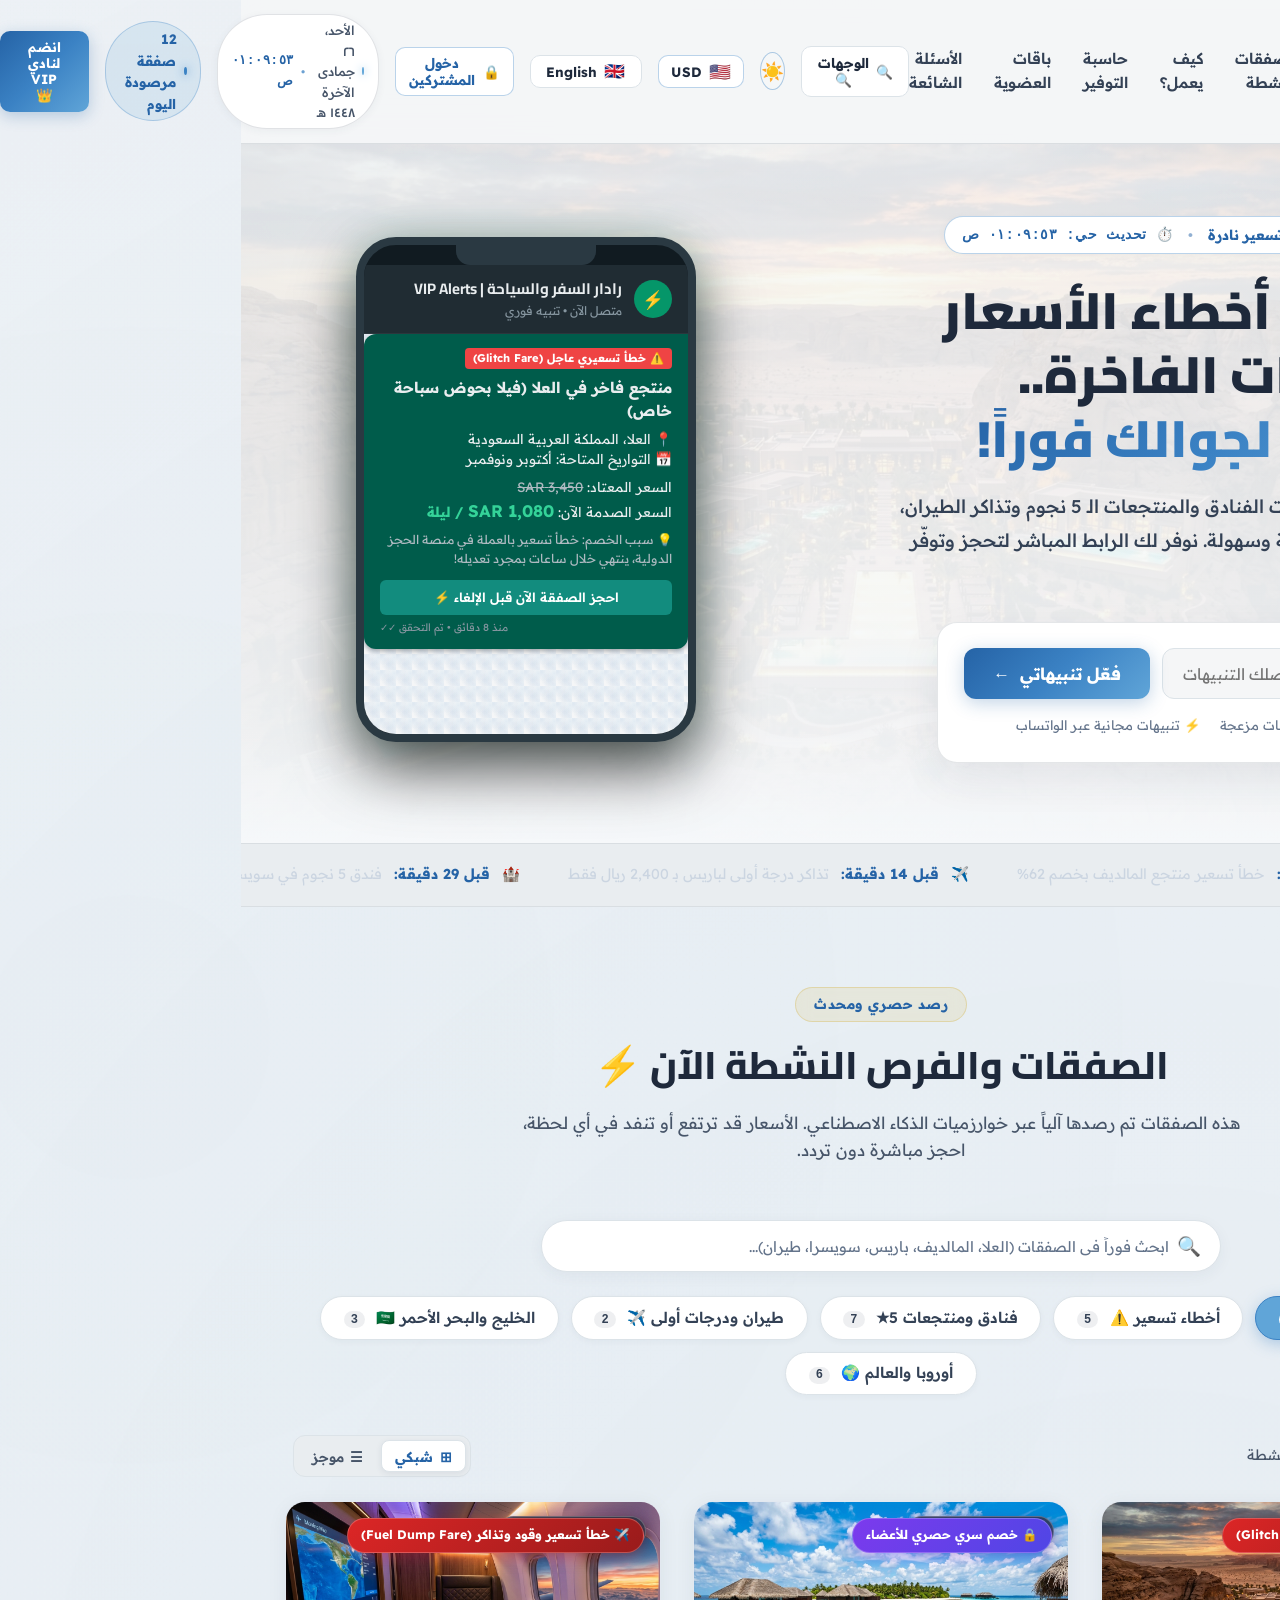
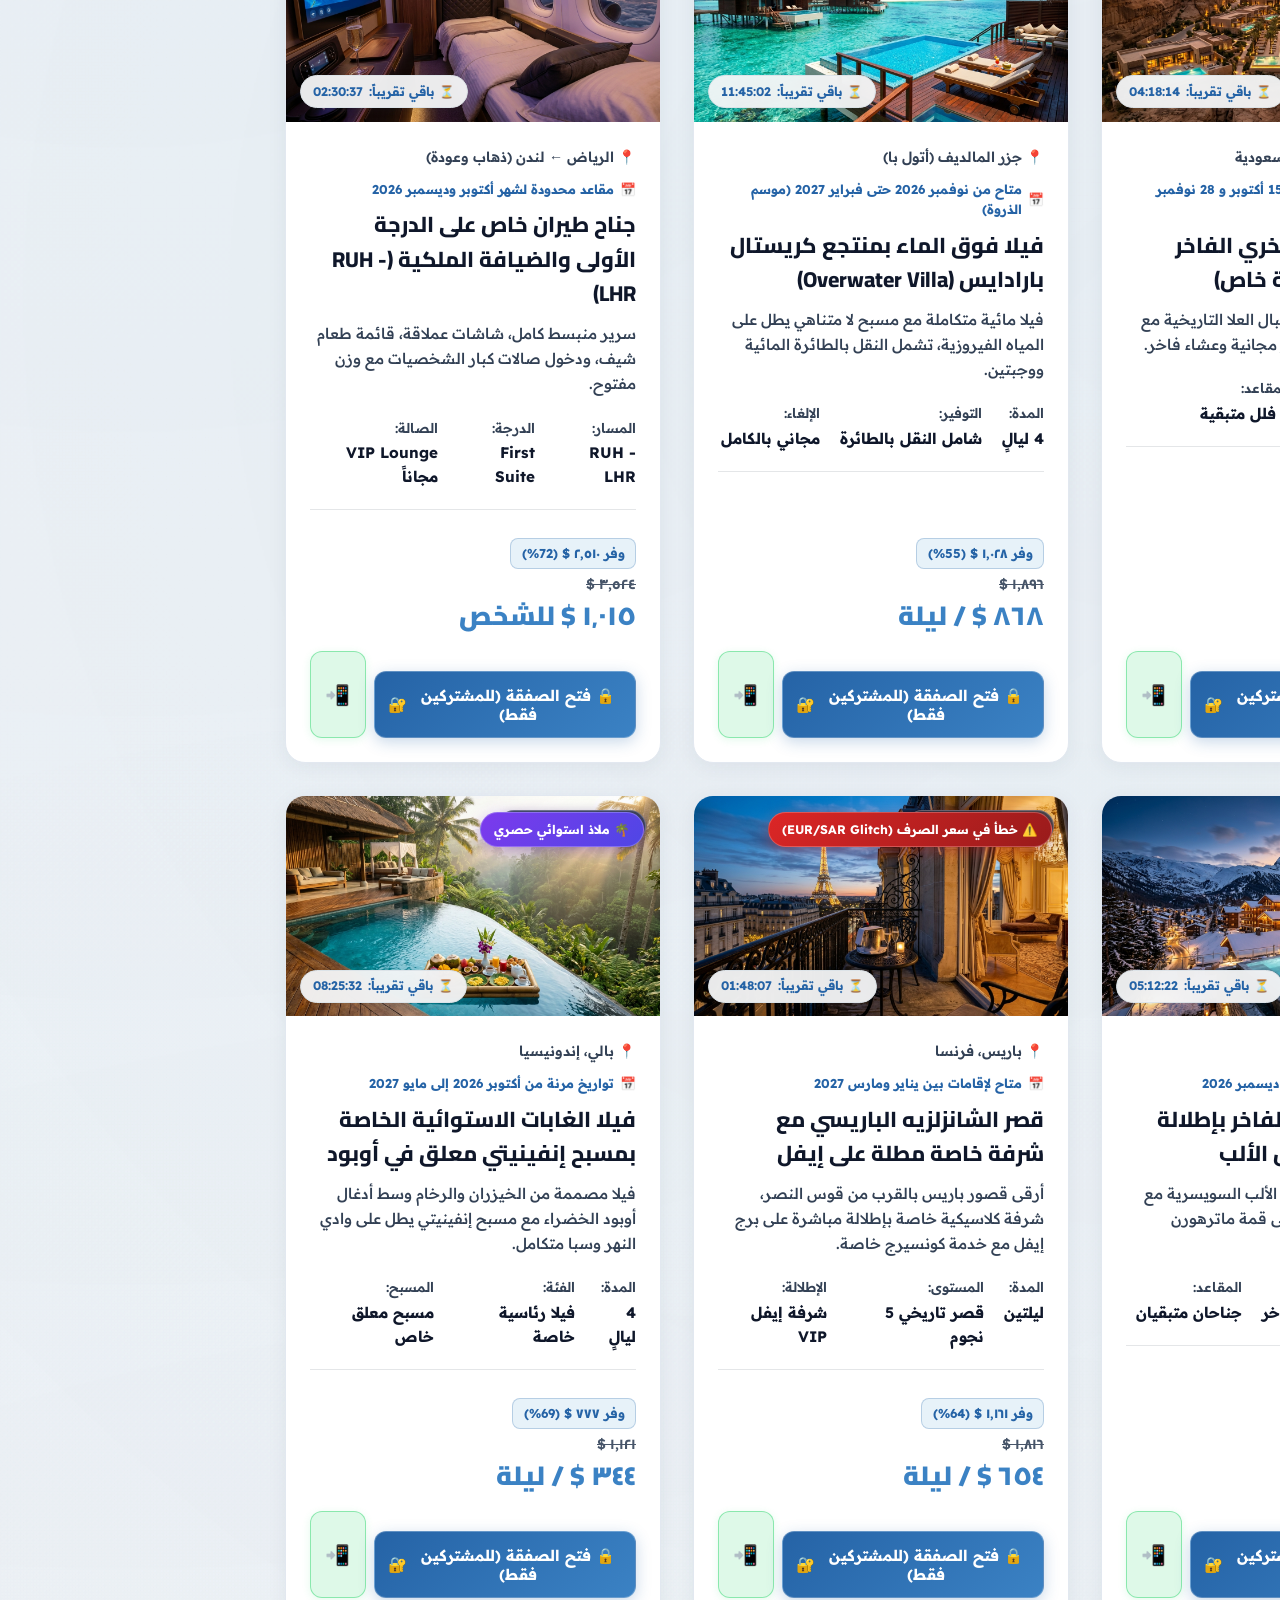
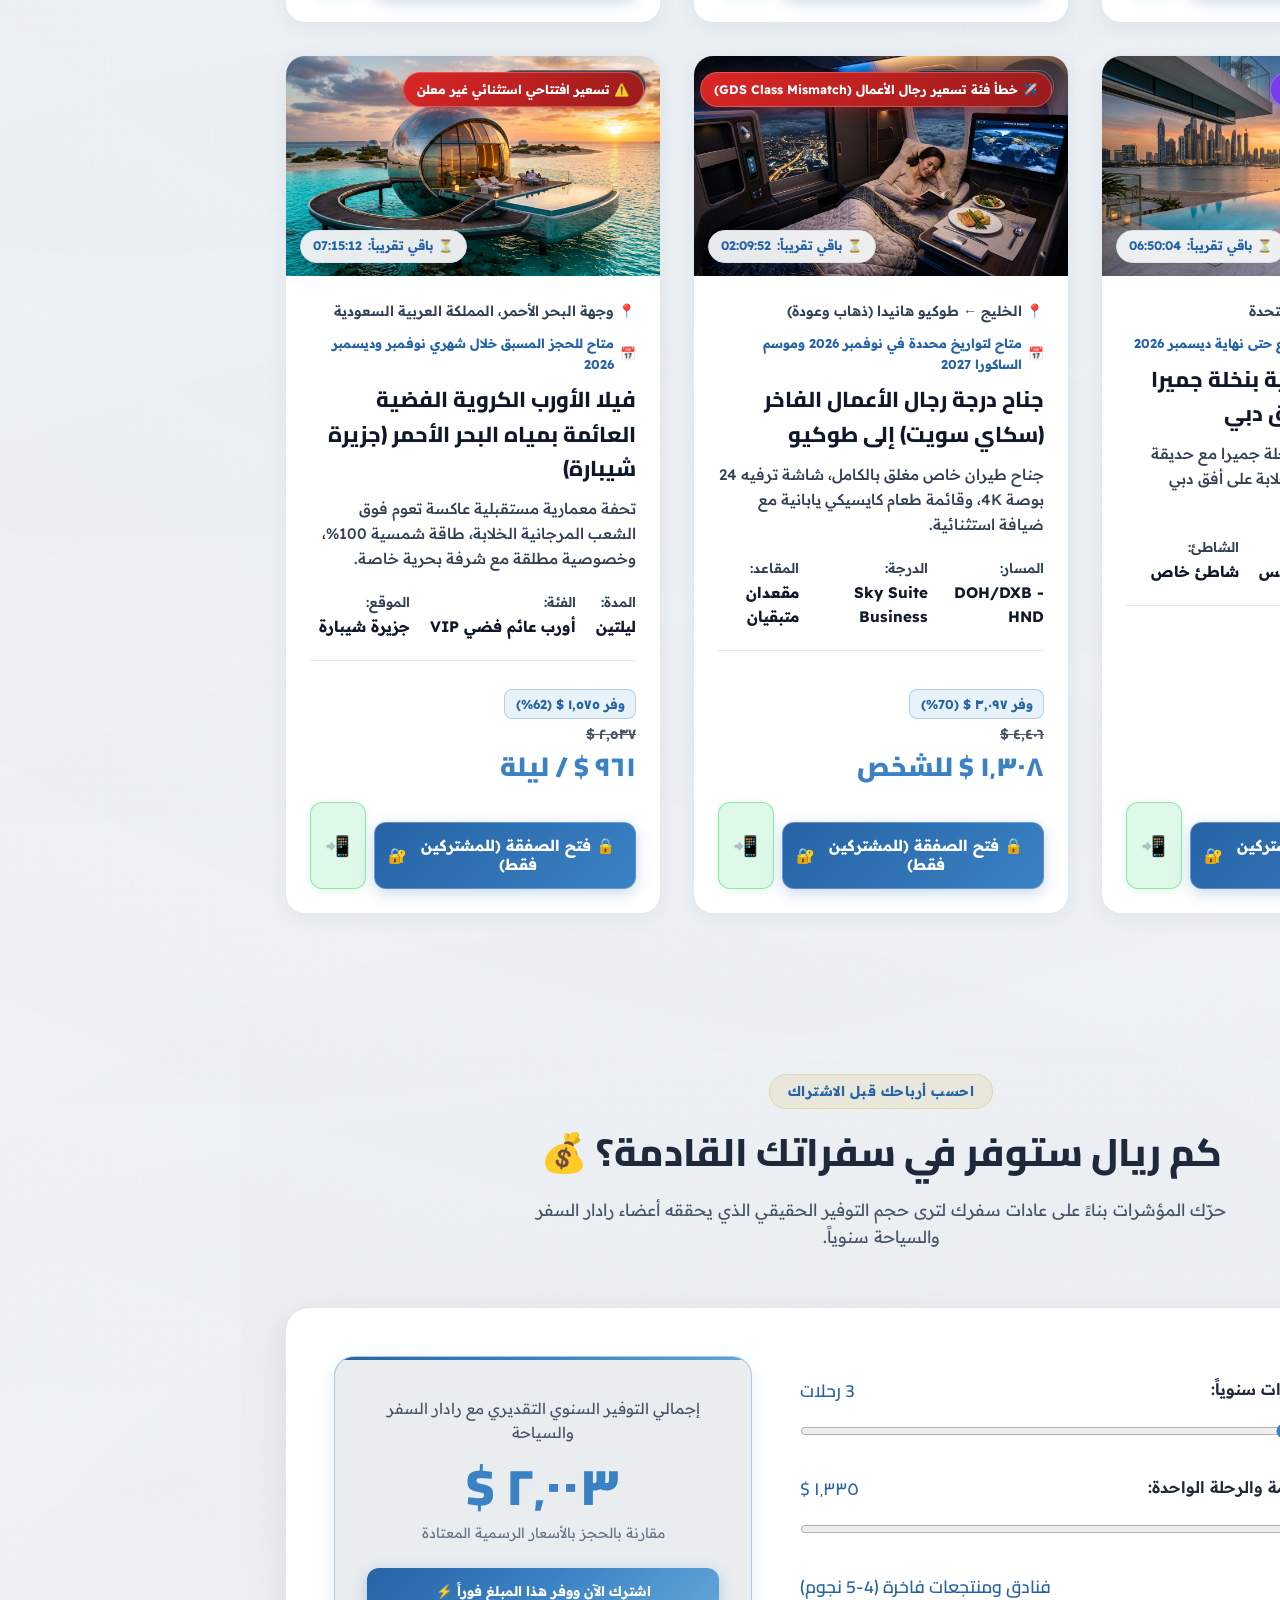
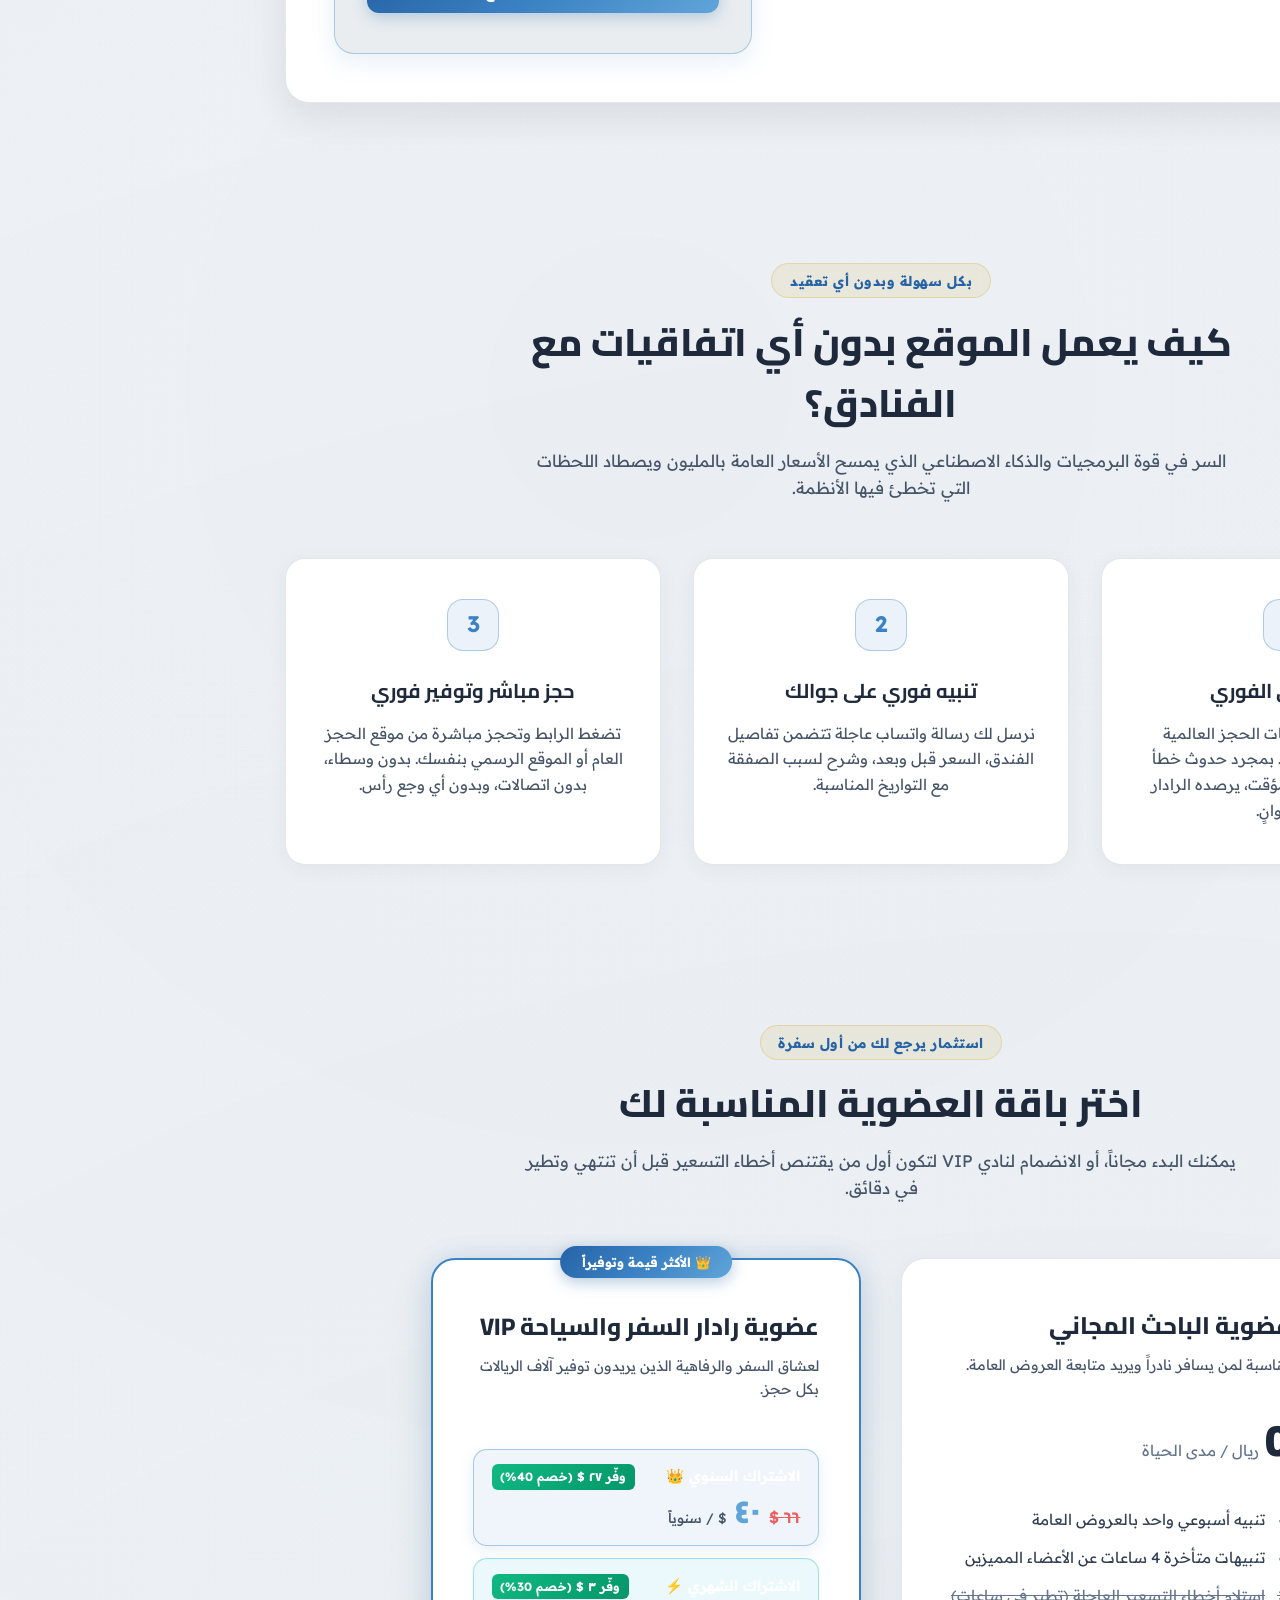
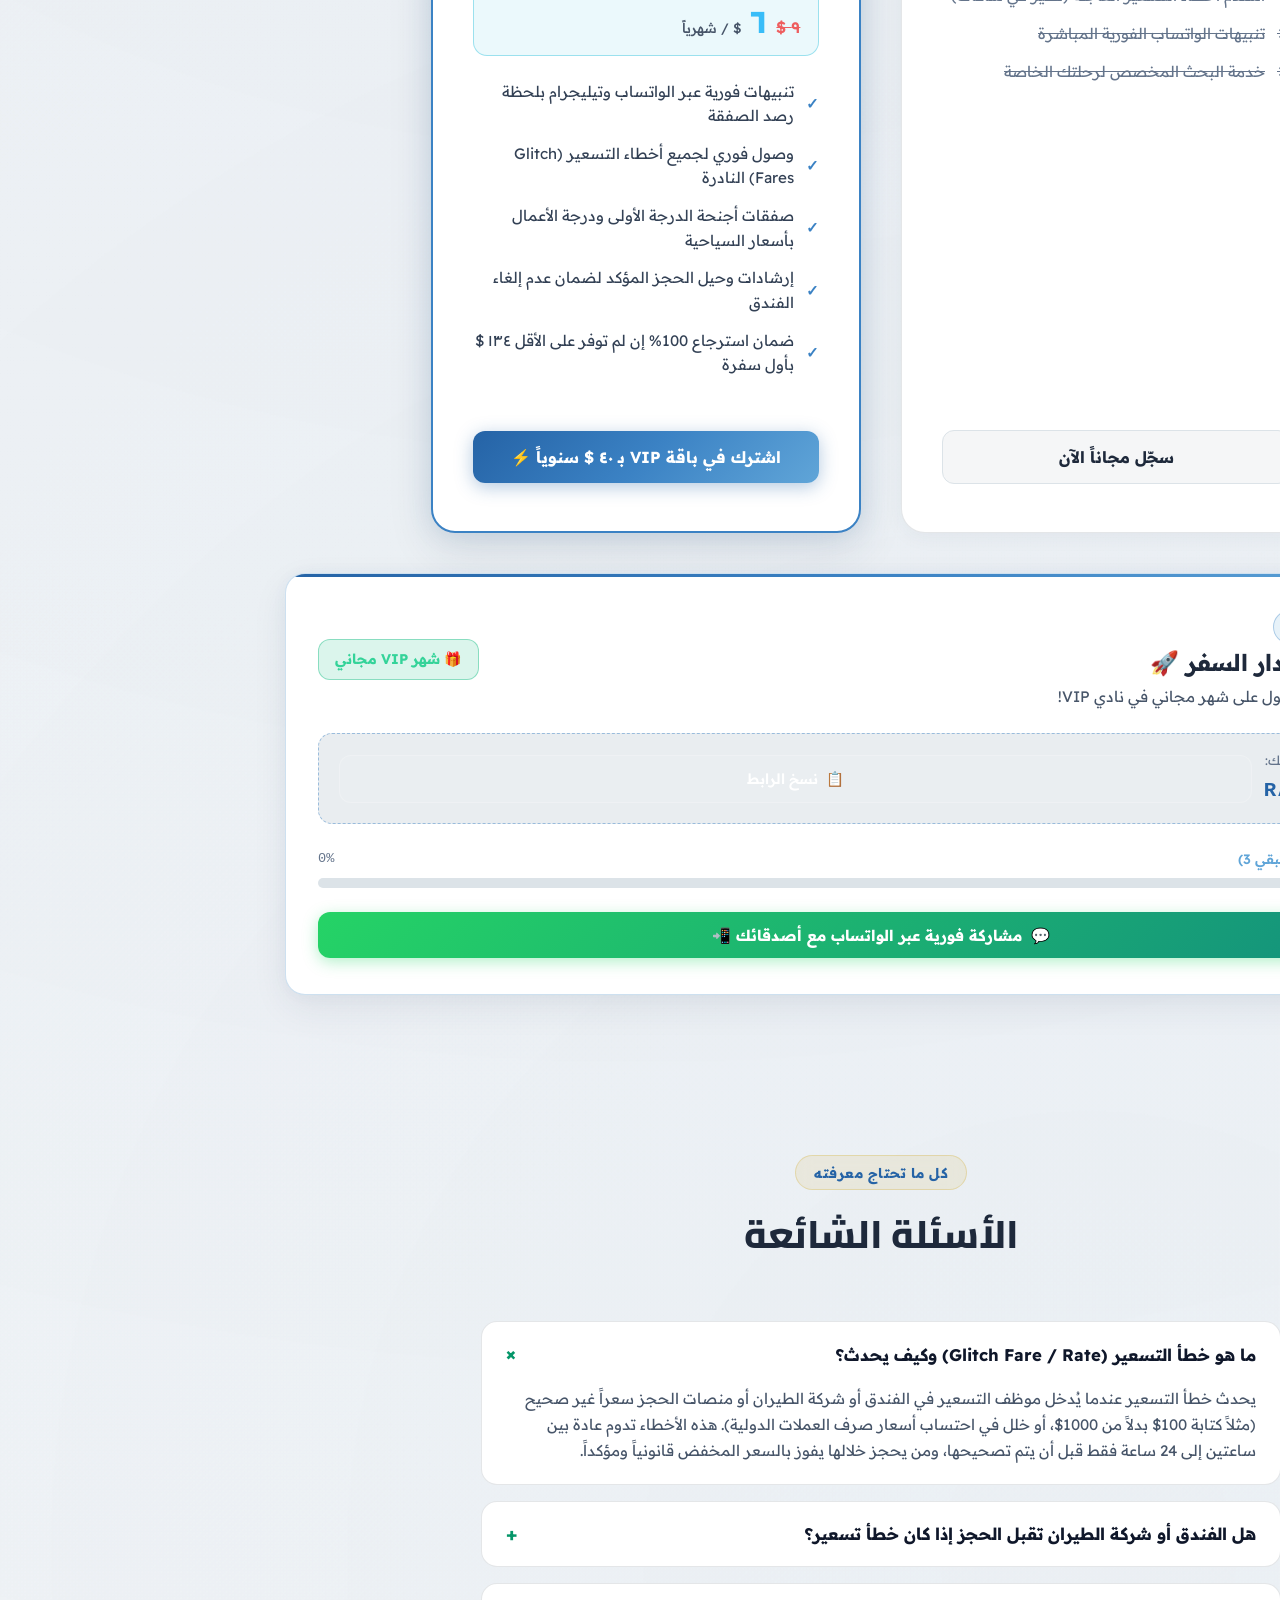
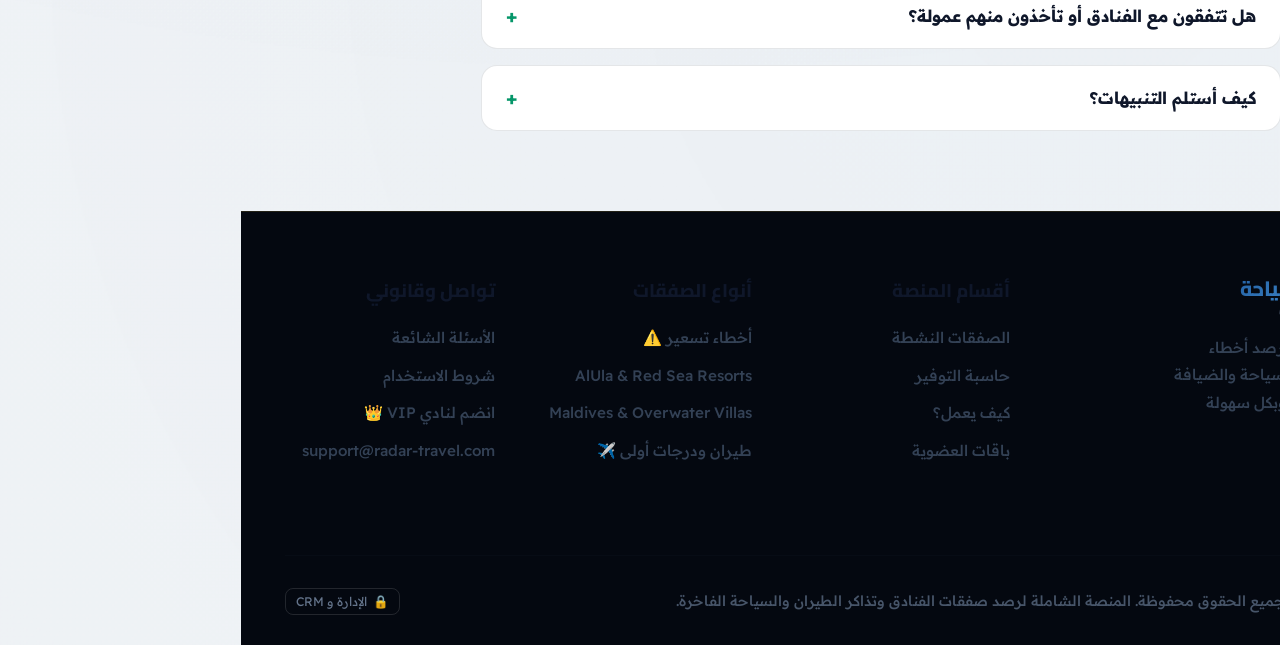
==== commit 86815eef: "fix: resolve critical runtime TDZ crash, missing openModal, and UI synchronization bugs" ====
--- a/index.html
+++ b/index.html
@@ -967,7 +967,7 @@
     <a href="#live-deals" class="mobile-nav-item" onclick="setMobileNavActive(this)">
       <span class="nav-icon">⚡</span>
       <span class="nav-label" data-i18n="mobileDeals">الصفقات</span>
-      <span class="nav-badge">6</span>
+      <span class="nav-badge">9</span>
     </a>
     <a href="#savings-calc" class="mobile-nav-item" onclick="setMobileNavActive(this)">
       <span class="nav-icon">🧮</span>
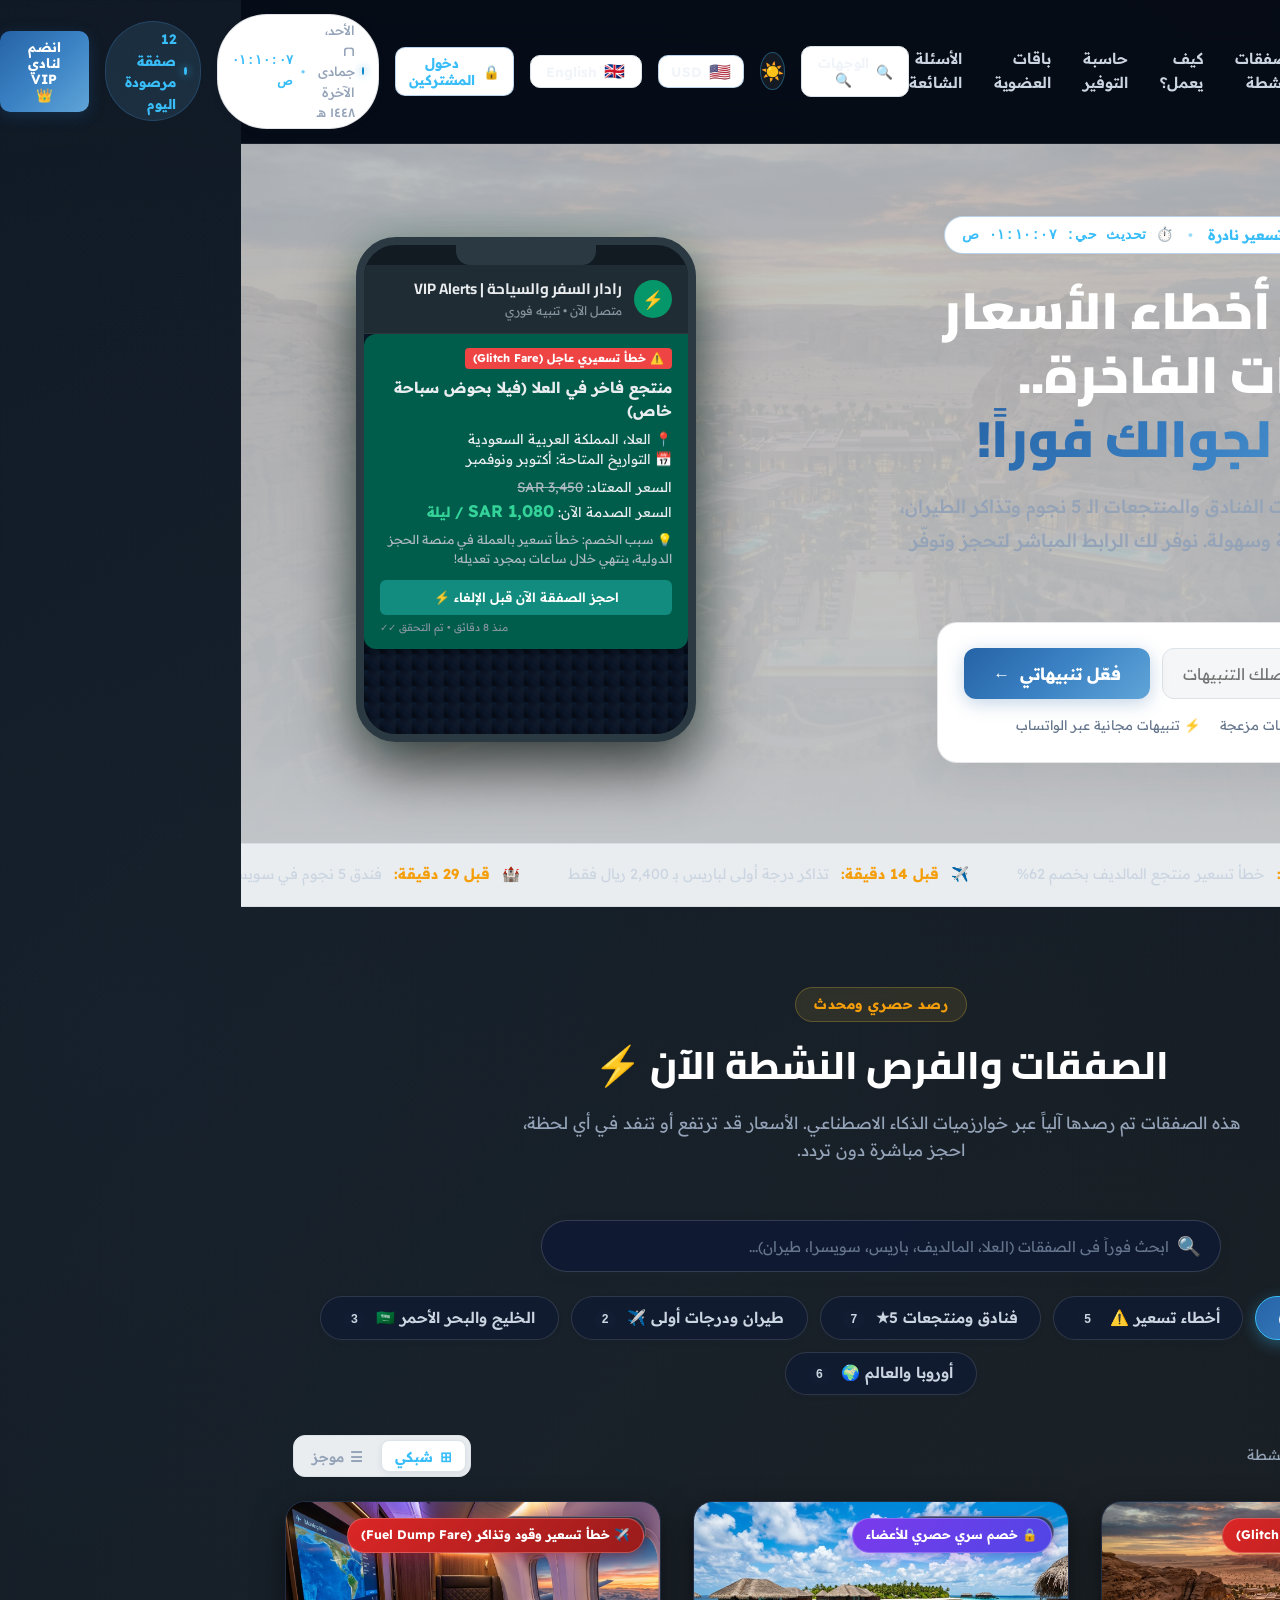
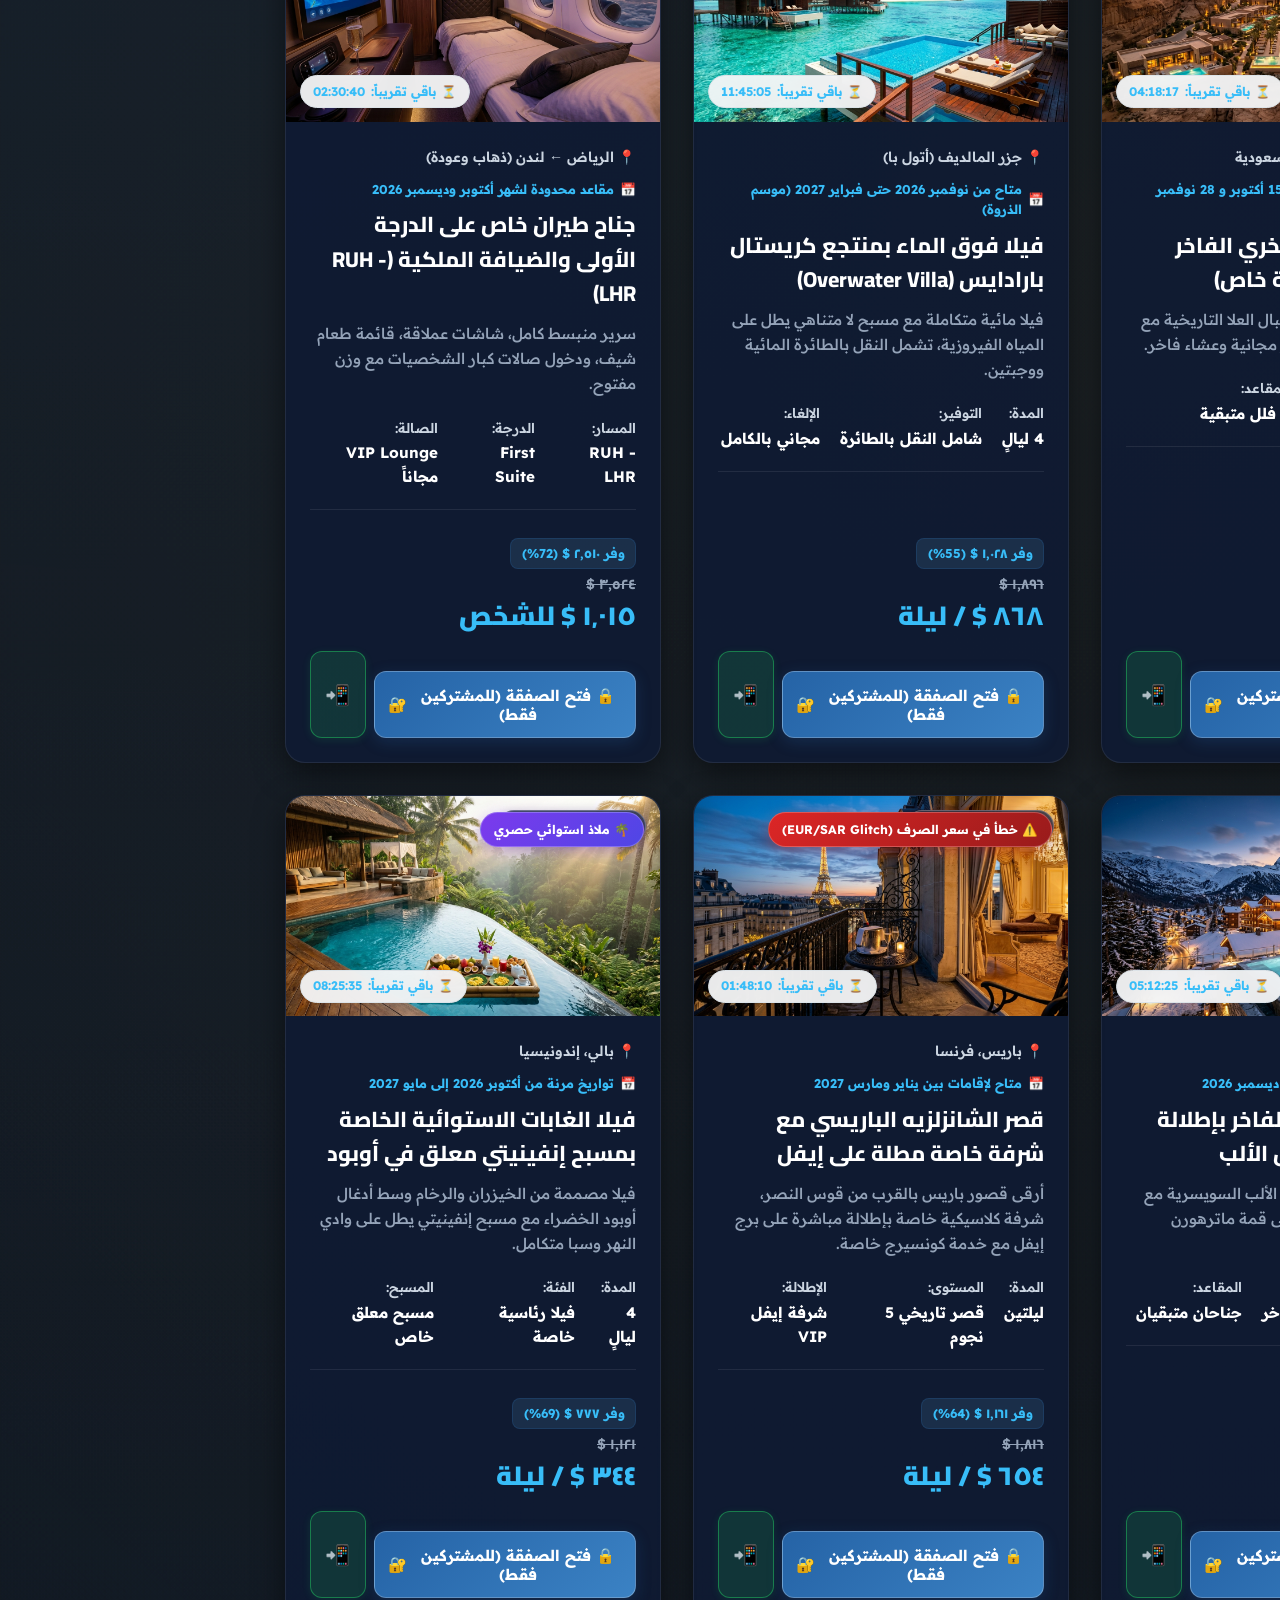
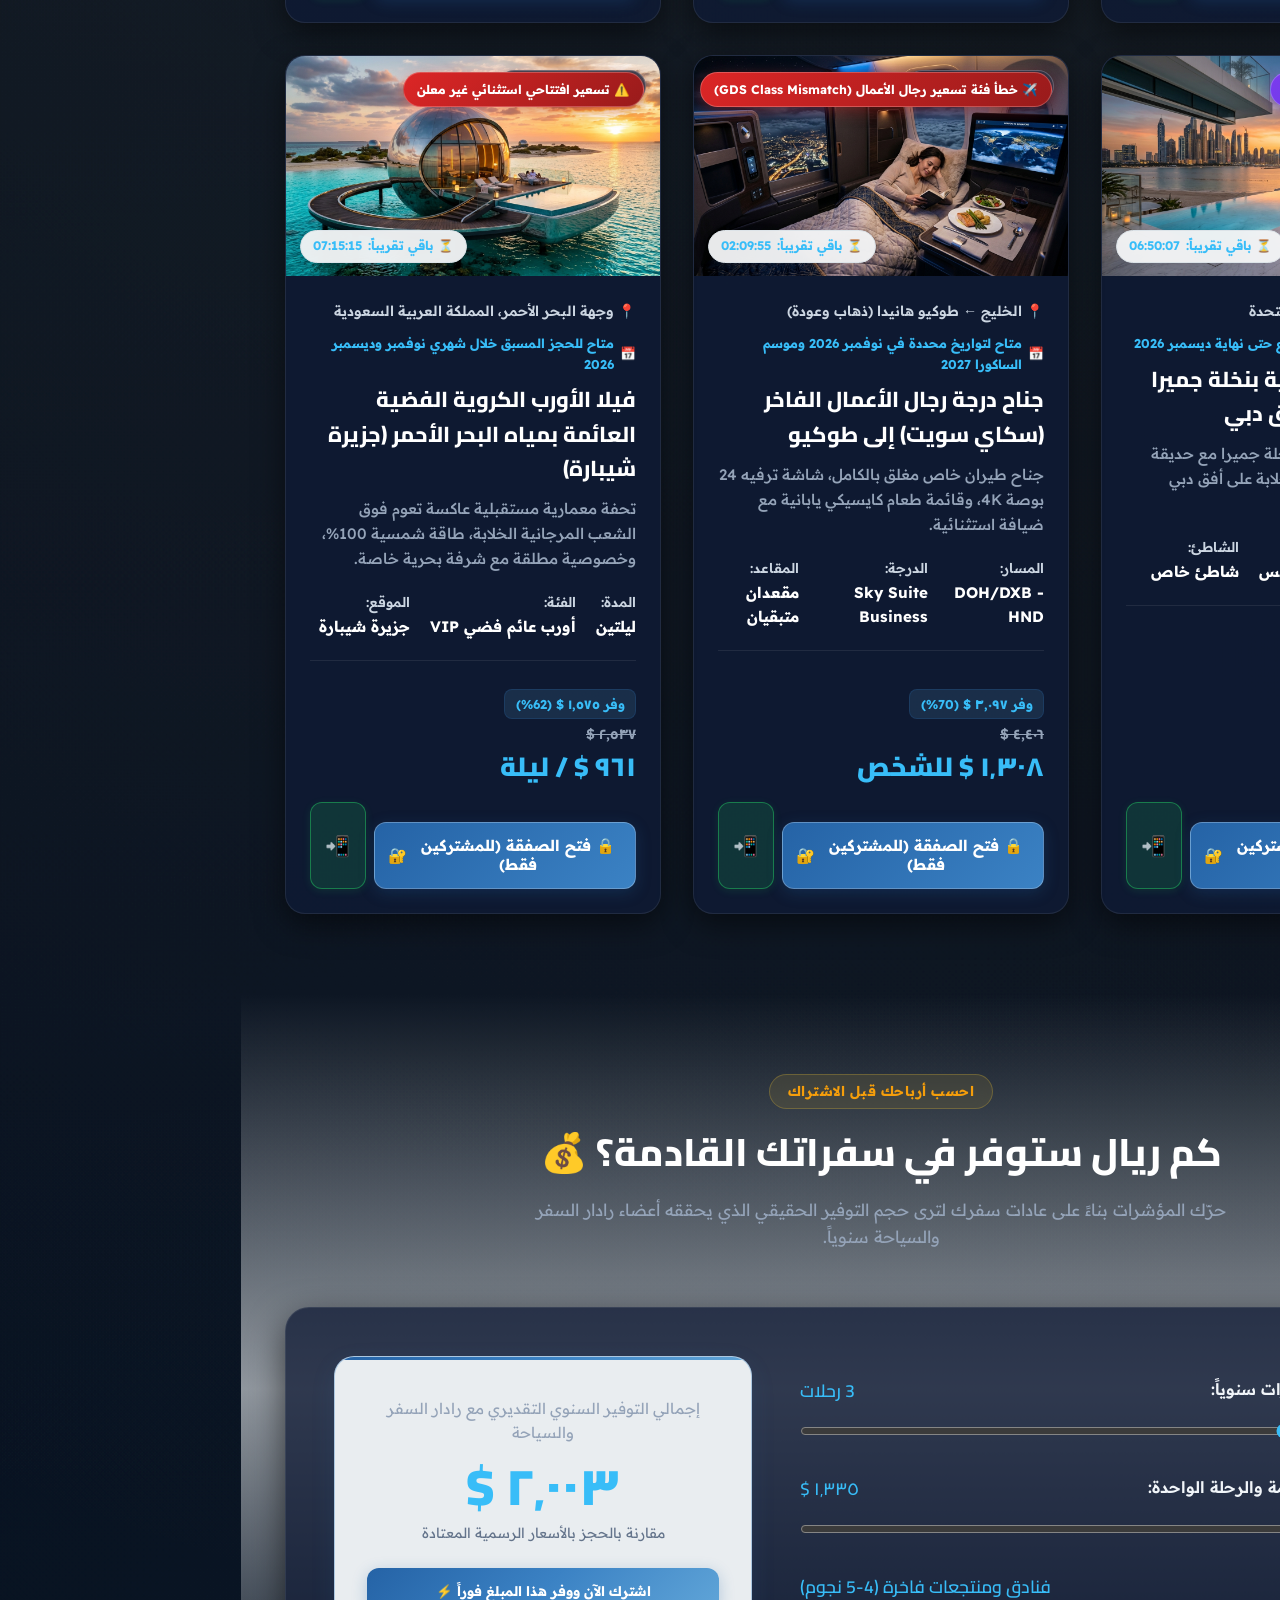
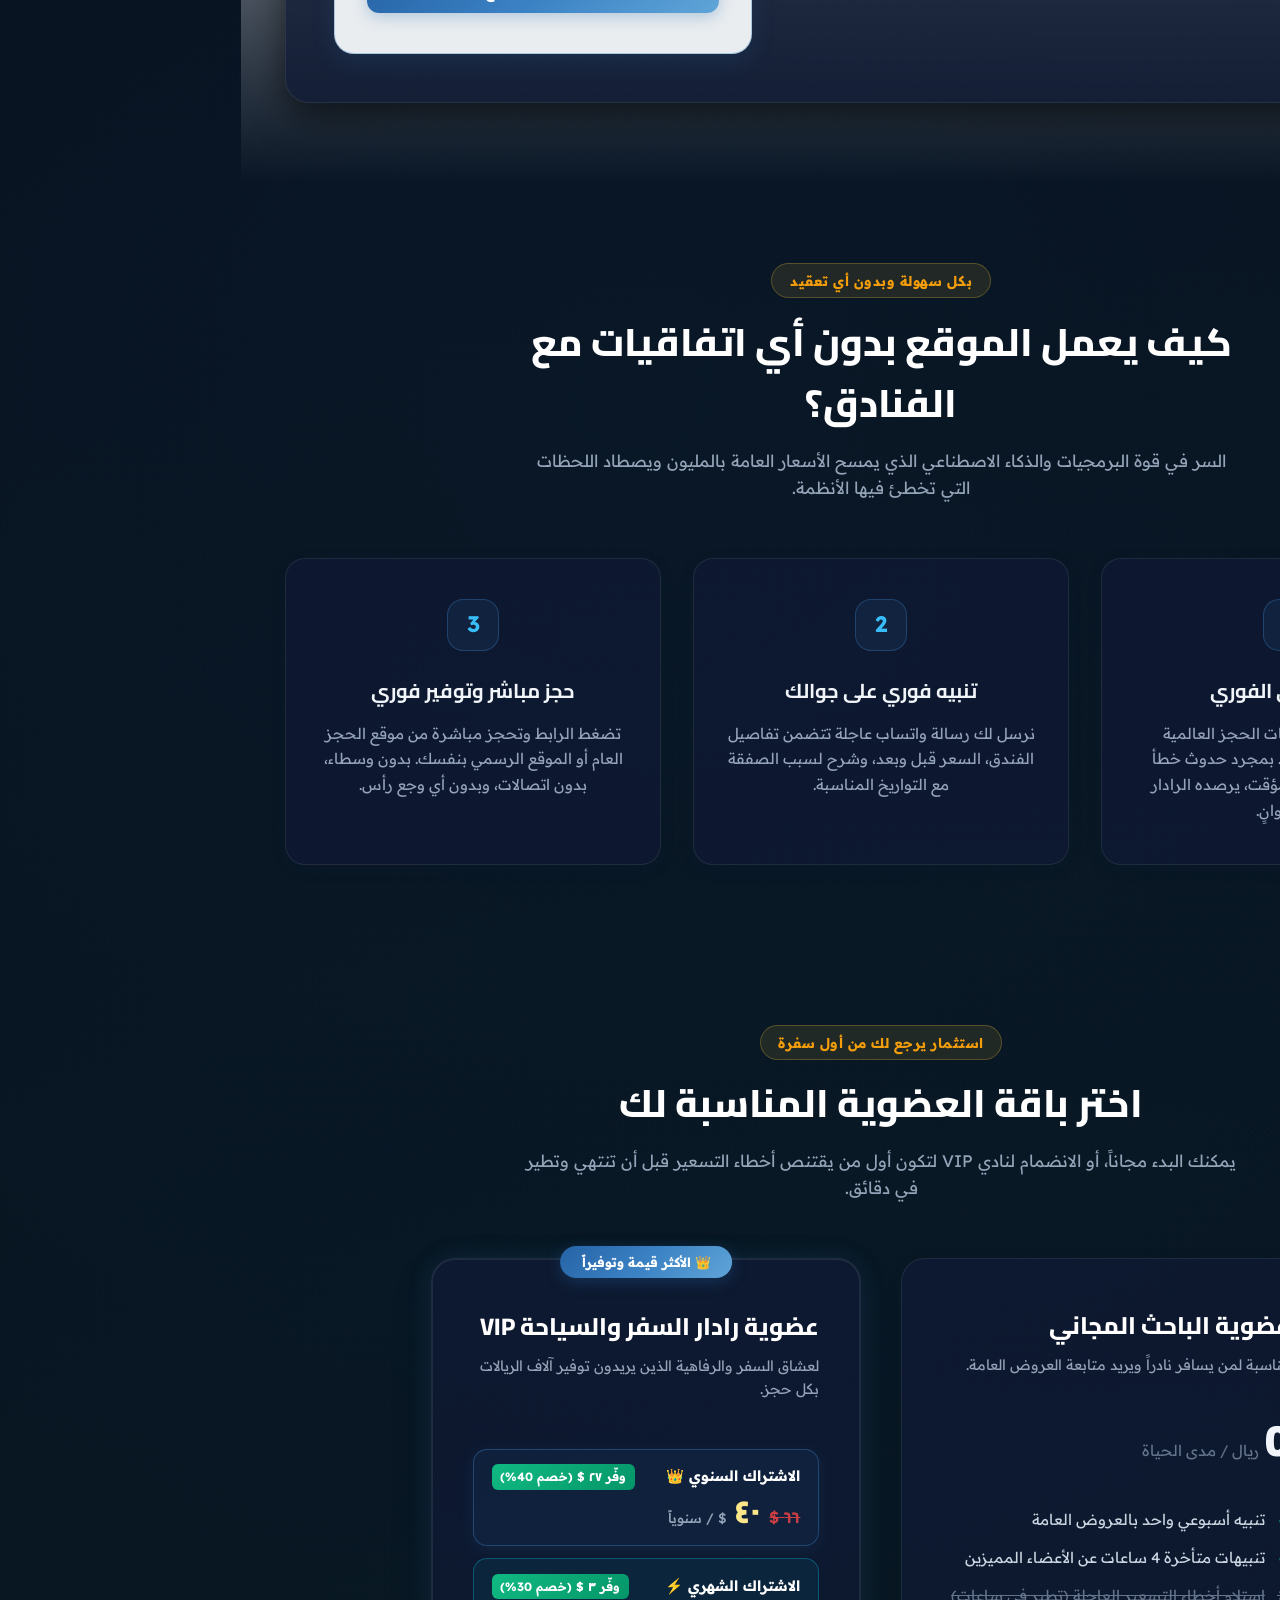
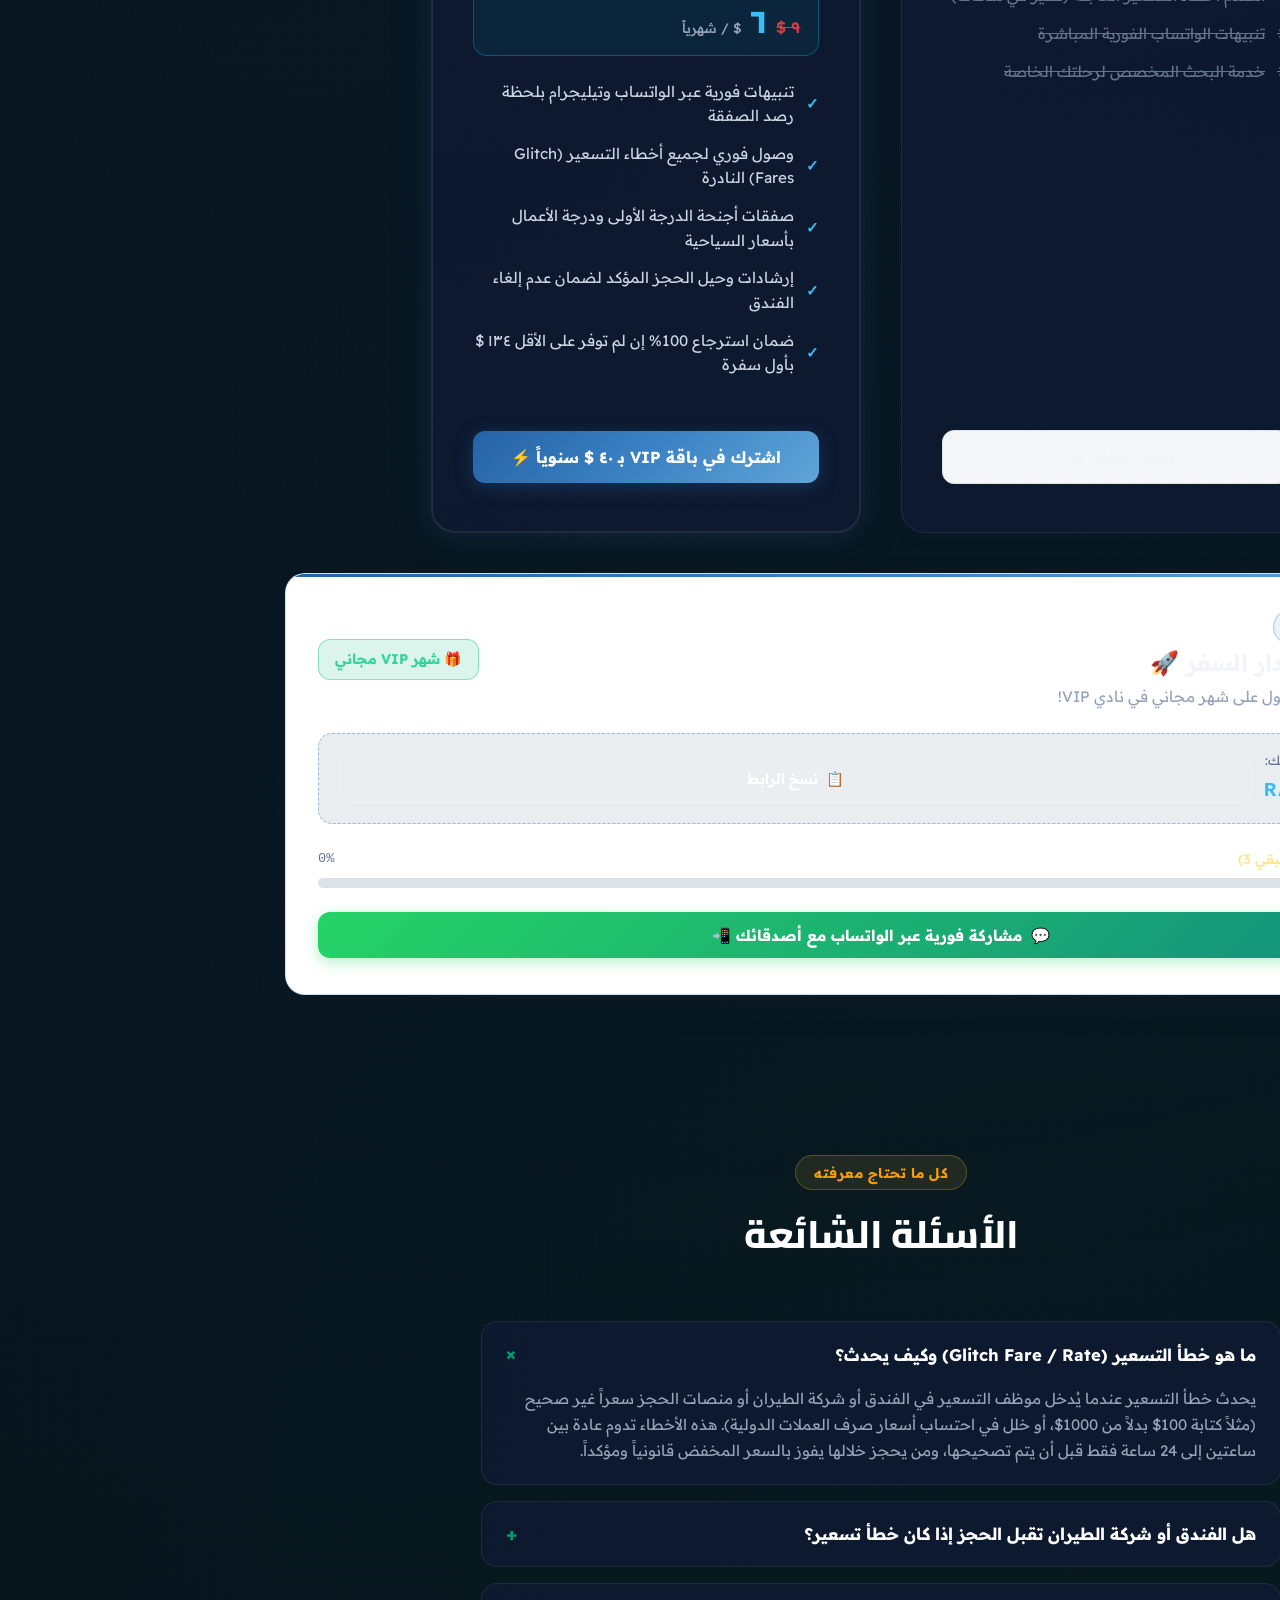
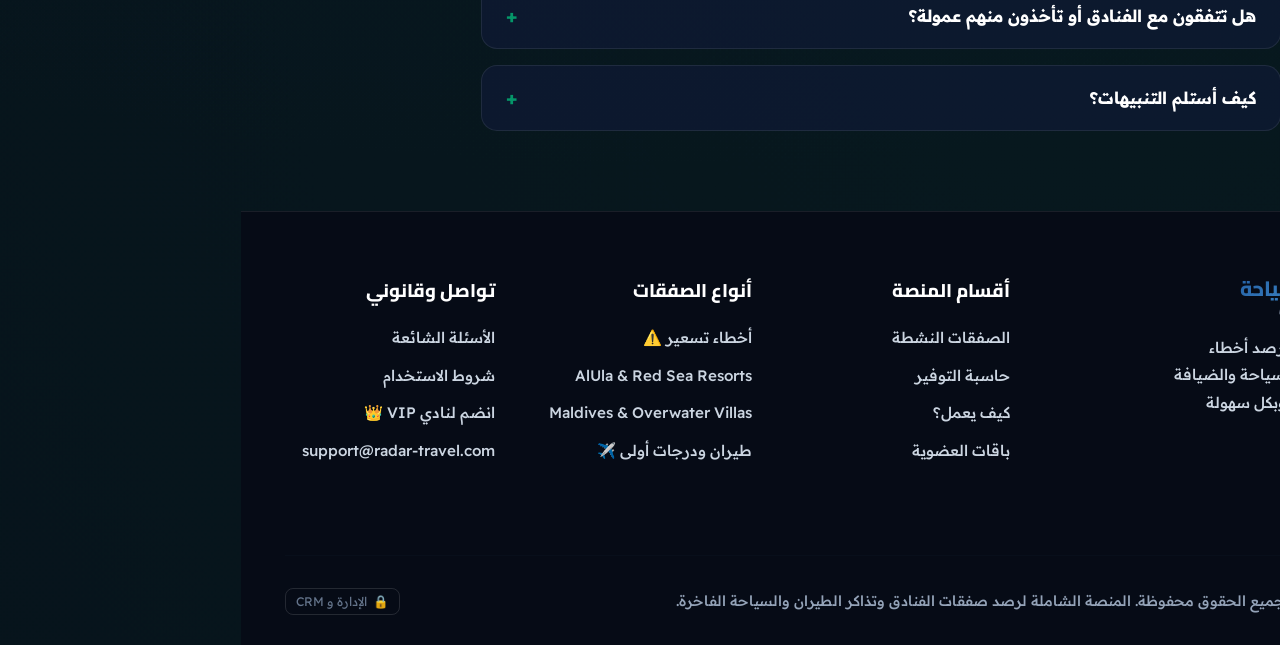
==== commit b327f810: "fix(frontend): restore dark mode theme system, fix navbar light mode selector, and add modal a11y la" ====
--- a/index.html
+++ b/index.html
@@ -623,7 +623,7 @@
   <!-- ================= Destination Search Modal ================= -->
   <div class="modal-overlay" id="search-modal">
     <div class="modal-content modal-search-content">
-      <button class="modal-close-btn" onclick="closeModal('search-modal')">✕</button>
+      <button class="modal-close-btn" onclick="closeModal('search-modal')" aria-label="إغلاق النافذة">✕</button>
       <div class="search-modal-header">
         <span class="section-tag" data-i18n="searchModalTag">استكشف الوجهات السياحية</span>
         <h3 class="modal-search-title" data-i18n="searchModalTitle">الدول والمدن السياحية 🌍</h3>
@@ -661,7 +661,7 @@
   <!-- ================= Currency Selector Modal ================= -->
   <div class="modal-overlay" id="currency-modal">
     <div class="modal-content modal-search-content">
-      <button class="modal-close-btn" onclick="closeModal('currency-modal')">✕</button>
+      <button class="modal-close-btn" onclick="closeModal('currency-modal')" aria-label="إغلاق النافذة">✕</button>
       <div class="search-modal-header">
         <span class="section-tag" data-i18n="currencyModalTag">العملات الدولية</span>
         <h3 class="modal-search-title" data-i18n="currencyModalTitle">اختر عملة عرض الأسعار 💱</h3>
@@ -688,7 +688,7 @@
   <!-- ================= Deal Detail Modal ================= -->
   <div class="modal-overlay" id="deal-modal">
     <div class="modal-content">
-      <button class="modal-close-btn" onclick="closeModal('deal-modal')">✕</button>
+      <button class="modal-close-btn" onclick="closeModal('deal-modal')" aria-label="إغلاق النافذة">✕</button>
       <div id="deal-modal-body">
         <!-- Injected via JavaScript -->
       </div>
@@ -698,7 +698,7 @@
   <!-- ================= Subscriber Gate Modal (Exclusive Members Only) ================= -->
   <div class="modal-overlay" id="subscriber-gate-modal">
     <div class="modal-content" style="max-width: 540px; text-align: center;">
-      <button class="modal-close-btn" onclick="closeModal('subscriber-gate-modal')">✕</button>
+      <button class="modal-close-btn" onclick="closeModal('subscriber-gate-modal')" aria-label="إغلاق النافذة">✕</button>
       
       <div style="font-size: 2.8rem; margin-bottom: 0.35rem;">🔒✈️</div>
       <span class="deal-badge-float badge-glitch" style="position: static; display: inline-block; margin-bottom: 0.75rem;">
@@ -781,7 +781,7 @@
   <!-- ================= VIP Subscription Modal ================= -->
   <div class="modal-overlay" id="vip-modal">
     <div class="modal-content">
-      <button class="modal-close-btn" onclick="closeModal('vip-modal')">✕</button>
+      <button class="modal-close-btn" onclick="closeModal('vip-modal')" aria-label="إغلاق النافذة">✕</button>
       <div style="text-align: center;">
         <div style="font-size: 3rem; margin-bottom: 0.5rem;">👑</div>
         <h3 style="font-family: var(--font-heading); font-size: 1.8rem; margin-bottom: 0.5rem;" data-i18n="vipModalTitle">انضم لعضوية رادار السفر والسياحة VIP</h3>
@@ -824,7 +824,7 @@
   <!-- ================= Terms of Use Modal ================= -->
   <div class="modal-overlay" id="terms-modal">
     <div class="modal-content modal-terms-content">
-      <button class="modal-close-btn" onclick="closeTermsModal()">✕</button>
+      <button class="modal-close-btn" onclick="closeTermsModal()" aria-label="إغلاق النافذة">✕</button>
       <div style="font-size: 3rem; margin-bottom: 0.5rem; text-align: center;">🛡️</div>
       <h3 style="font-family: var(--font-heading); font-size: 1.8rem; margin-bottom: 0.5rem; text-align: center;" data-i18n="termsModalTitle">شروط وأحكام استخدام رادار السفر</h3>
       <p style="color: var(--text-muted); font-size: 0.92rem; margin-bottom: 1.25rem; text-align: center;" data-i18n="termsModalSub">
@@ -894,7 +894,7 @@
   <!-- ================= Secret Admin HUD & CRM Analytics Modal ================= -->
   <div class="modal-overlay" id="admin-hud-modal">
     <div class="modal-content modal-admin-hud">
-      <button class="modal-close-btn" onclick="closeAdminHUD()">✕</button>
+      <button class="modal-close-btn" onclick="closeAdminHUD()" aria-label="إغلاق النافذة">✕</button>
       
       <div style="display: flex; align-items: center; justify-content: space-between; flex-wrap: wrap; gap: 1rem; border-bottom: 1px solid rgba(255, 255, 255, 0.12); padding-bottom: 1rem;">
         <div>
--- a/style.css
+++ b/style.css
@@ -2330,9 +2330,10 @@
   color: #0f172a;
 }
 
-body.theme-light .header {
-  background: rgba(255, 255, 255, 0.96);
-  border-bottom: 1px solid rgba(15, 23, 42, 0.08);
+body.theme-light .navbar,
+[data-theme="light"] .navbar {
+  background: rgba(255, 255, 255, 0.96) !important;
+  border-bottom: 1px solid rgba(15, 23, 42, 0.08) !important;
 }
 
 body.theme-light .hero-section {
@@ -3471,3 +3472,192 @@
   margin: 0;
   line-height: 1.45;
 }
+
+/* ==========================================================================
+   Cyber Luxury Dark Mode Theme System
+   ========================================================================== */
+[data-theme="dark"] {
+  --bg-main: #060b16;
+  --bg-secondary: #0a1122;
+  --bg-card: rgba(15, 26, 52, 0.85);
+  --bg-card-hover: rgba(22, 38, 74, 0.95);
+  --border-glass: rgba(255, 255, 255, 0.08);
+  --border-glass-bright: rgba(56, 189, 248, 0.35);
+  --border-focus: #38bdf8;
+
+  --text-white: #ffffff;
+  --text-primary: #f1f5f9;
+  --text-secondary: #cbd5e1;
+  --text-muted: #94a3b8;
+  --text-dim: #64748b;
+
+  --gold-accent: #fbbf24;
+  --gold-light: #fde68a;
+  --gold-bright: #f59e0b;
+  --gold-glow: rgba(251, 191, 36, 0.22);
+  --gold-gradient: linear-gradient(135deg, #fbbf24 0%, #d97706 100%);
+  --gold-border: rgba(251, 191, 36, 0.35);
+  --gold-text: #fbbf24;
+
+  --primary-blue: #38bdf8;
+  --link-blue: #38bdf8;
+  --active-blue: #0284c7;
+
+  --shadow-sm: 0 2px 10px rgba(0, 0, 0, 0.4);
+  --shadow-lg: 0 12px 35px rgba(0, 0, 0, 0.6);
+  --shadow-glow: 0 0 25px rgba(56, 189, 248, 0.22);
+}
+
+[data-theme="dark"] body,
+body[data-theme="dark"] {
+  background-color: #060b16 !important;
+  color: #f1f5f9 !important;
+  background-image: 
+    radial-gradient(circle at 10% 12%, rgba(59, 130, 196, 0.12) 0%, transparent 48%),
+    radial-gradient(circle at 90% 22%, rgba(251, 191, 36, 0.08) 0%, transparent 45%),
+    radial-gradient(circle at 50% 60%, rgba(37, 99, 166, 0.10) 0%, transparent 58%),
+    radial-gradient(circle at 85% 92%, rgba(16, 185, 129, 0.08) 0%, transparent 48%) !important;
+}
+
+[data-theme="dark"] .navbar {
+  background: rgba(6, 11, 22, 0.92) !important;
+  border-bottom: 1px solid rgba(255, 255, 255, 0.08) !important;
+}
+
+[data-theme="dark"] .mobile-bottom-nav {
+  background: rgba(6, 11, 22, 0.94) !important;
+  border-top: 1px solid rgba(255, 255, 255, 0.08) !important;
+}
+
+[data-theme="dark"] .mobile-nav-item {
+  color: #94a3b8 !important;
+}
+
+[data-theme="dark"] .mobile-nav-item.active {
+  color: var(--primary-blue) !important;
+}
+
+[data-theme="dark"] .deal-card {
+  background: rgba(15, 26, 52, 0.85) !important;
+  border-color: rgba(255, 255, 255, 0.08) !important;
+  box-shadow: 0 10px 30px rgba(0, 0, 0, 0.5) !important;
+}
+
+[data-theme="dark"] .filter-btn {
+  background: rgba(15, 26, 52, 0.7) !important;
+  border-color: rgba(255, 255, 255, 0.12) !important;
+  color: #cbd5e1 !important;
+}
+
+[data-theme="dark"] .filter-btn:hover {
+  background: rgba(22, 38, 74, 0.9) !important;
+  color: #ffffff !important;
+  border-color: var(--primary-blue) !important;
+}
+
+[data-theme="dark"] .filter-btn.active {
+  background: var(--primary-gradient) !important;
+  color: #ffffff !important;
+  border-color: var(--primary-blue) !important;
+  box-shadow: 0 4px 15px rgba(56, 189, 248, 0.35) !important;
+}
+
+[data-theme="dark"] .calc-card,
+[data-theme="dark"] .step-card,
+[data-theme="dark"] .faq-item,
+[data-theme="dark"] .pricing-card,
+[data-theme="dark"] .stats-card {
+  background: rgba(15, 26, 52, 0.75) !important;
+  border-color: rgba(255, 255, 255, 0.08) !important;
+}
+
+[data-theme="dark"] .modal-content {
+  background: #0c1527 !important;
+  border-color: rgba(56, 189, 248, 0.3) !important;
+  color: #f1f5f9 !important;
+}
+
+[data-theme="dark"] .footer {
+  background: #060b16 !important;
+  border-top: 1px solid rgba(255, 255, 255, 0.08) !important;
+}
+
+[data-theme="dark"] .hero-title,
+[data-theme="dark"] .section-title,
+[data-theme="dark"] .deal-card-title,
+[data-theme="dark"] .calc-title,
+[data-theme="dark"] .faq-question,
+[data-theme="dark"] .plan-name,
+[data-theme="dark"] .modal-title,
+[data-theme="dark"] .modal-search-title,
+[data-theme="dark"] .brand-name {
+  color: #ffffff !important;
+}
+
+[data-theme="dark"] .hero-desc,
+[data-theme="dark"] .section-subtitle,
+[data-theme="dark"] .deal-card-desc,
+[data-theme="dark"] .step-desc,
+[data-theme="dark"] .faq-answer {
+  color: #94a3b8 !important;
+}
+
+[data-theme="dark"] .gate-perk-item {
+  background: rgba(15, 26, 52, 0.7) !important;
+  border-color: rgba(255, 255, 255, 0.08) !important;
+}
+
+[data-theme="dark"] .gate-perk-text h4 {
+  color: #ffffff !important;
+}
+
+[data-theme="dark"] .gate-perk-text p {
+  color: #94a3b8 !important;
+}
+
+[data-theme="dark"] .destination-search-input,
+[data-theme="dark"] .deals-live-search-input {
+  background: rgba(15, 26, 52, 0.9) !important;
+  color: #ffffff !important;
+  border-color: rgba(255, 255, 255, 0.15) !important;
+}
+
+[data-theme="dark"] .destination-search-input::placeholder,
+[data-theme="dark"] .deals-live-search-input::placeholder {
+  color: #64748b !important;
+}
+
+[data-theme="dark"] .destination-search-input:focus,
+[data-theme="dark"] .deals-live-search-input:focus {
+  border-color: #38bdf8 !important;
+  box-shadow: 0 0 15px rgba(56, 189, 248, 0.25) !important;
+}
+
+[data-theme="dark"] .city-pill-btn {
+  background: rgba(15, 26, 52, 0.8) !important;
+  border-color: rgba(255, 255, 255, 0.1) !important;
+  color: #cbd5e1 !important;
+}
+
+[data-theme="dark"] .city-pill-btn:hover {
+  background: rgba(22, 38, 74, 0.95) !important;
+  border-color: #38bdf8 !important;
+  color: #ffffff !important;
+}
+
+[data-theme="dark"] .currency-card-item {
+  background: rgba(15, 26, 52, 0.8) !important;
+  border-color: rgba(255, 255, 255, 0.1) !important;
+  color: #ffffff !important;
+}
+
+[data-theme="dark"] .currency-card-item:hover,
+[data-theme="dark"] .currency-card-item.active {
+  background: rgba(22, 38, 74, 0.95) !important;
+  border-color: #38bdf8 !important;
+}
+
+[data-theme="dark"] .currency-card-name {
+  color: #94a3b8 !important;
+}
+
